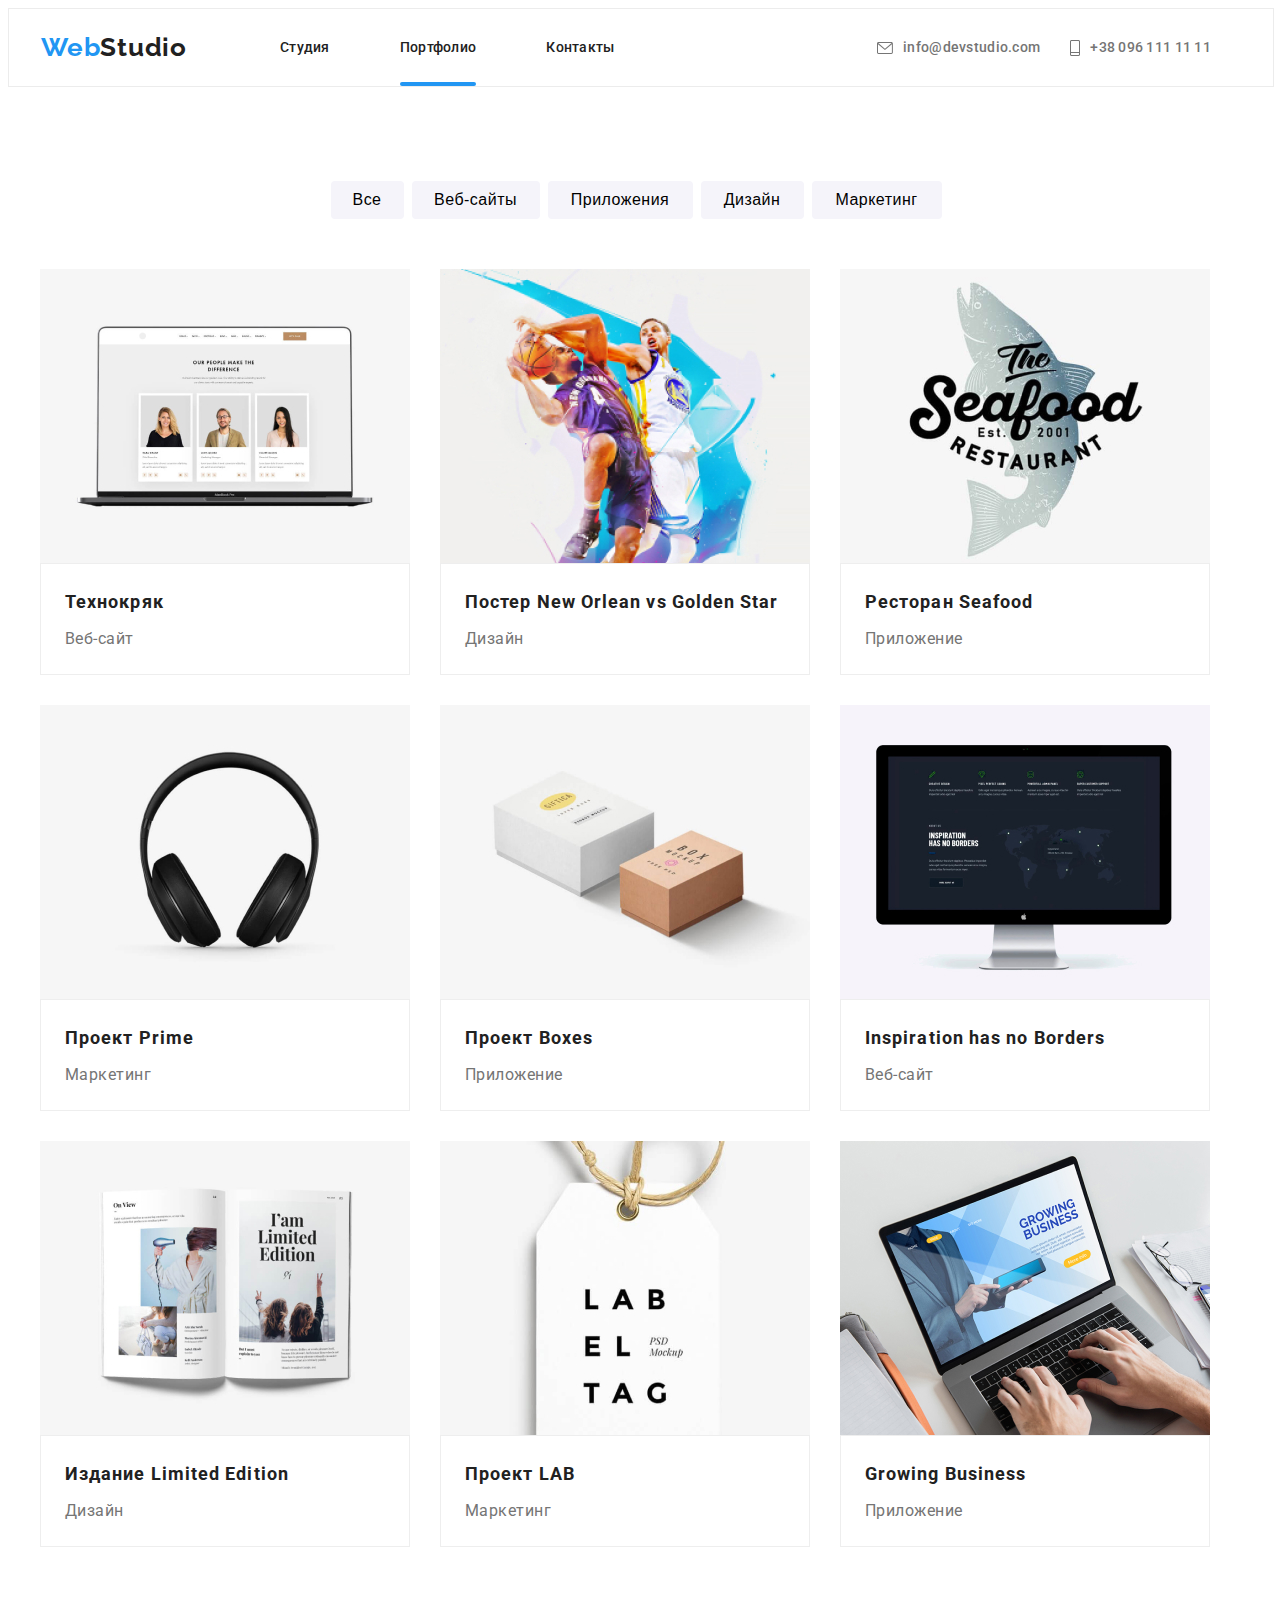
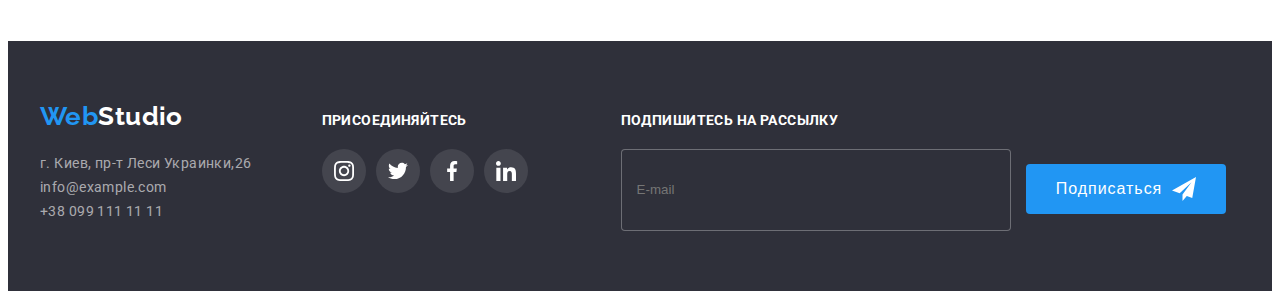
==== portfolio.html @ 8fd872d9 "HW-08" ====
<!DOCTYPE html>
<html lang="ru">

<head>
    <meta charset="UTF-8">
    <meta http-equiv="X-UA-Compatible" content="IE=edge">
    <meta name="viewport" content="width=device-width, initial-scale=1.0">
    <title>Студия</title>
    <link rel="stylesheet" href="https://cdnjs.cloudflare.com/ajax/libs/modern-normalize/1.1.0/modern-normalize.min.css"
        integrity="sha512-wpPYUAdjBVSE4KJnH1VR1HeZfpl1ub8YT/NKx4PuQ5NmX2tKuGu6U/JRp5y+Y8XG2tV+wKQpNHVUX03MfMFn9Q=="
        crossorigin="anonymous" referrerpolicy="no-referrer" />
    <link rel="preconnect" href="https://fonts.googleapis.com">
    <link rel="preconnect" href="https://fonts.gstatic.com" crossorigin>
    <link
        href="https://fonts.googleapis.com/css2?family=Raleway:wght@700&family=Roboto:wght@400;500;700;900&display=swap"
        rel="stylesheet">

    <link rel="stylesheet" href="./css/main.min.css">
</head>

<body>
    <!-- HEADER -->
    <header class="header">
        <div class="header__main-nav conteiner">
            <h1 class="article">Шапка</h1>
            <a class="header__title" href=""><span class="header__tab">Web</span>Studio</a>
            <nav>
                <ul class="header__site-nav">
                    <li class="header__item">
                        <a class="header__list" href="./index.html">Студия</a>
                    </li>
                    <li class="header__item">
                        <a class="header__list current" href="./portfolio.html">Портфолио</a>
                    </li>
                    <li class="header__item">
                        <a class="header__list" href="">Контакты</a>
                    </li>
                </ul>
            </nav>
            <ul class="header__auth-nav">
                <li class="header__item">
                    <a class="header__list header__list--grey" href="info@devstudio.com">
                        <svg class="header__icon" width="16" height="12">
                            <use href="./images/icons.svg#envelope"></use>
                        </svg>info@devstudio.com</a>
                </li>
                <li class="header__item">
                    <a class="header__list header__list--grey" href="tel:+380961111111">
                        <svg class="header__icon" width="10" height="16">
                            <use href="./images/icons.svg#vector"></use>
                        </svg>+38 096 111 11 11</a>
                </li>
            </ul>
        </div>
    </header>
    <main>
        <section class="section">
            <div class="conteiner">
                <div class="services">
                    <h2 class="article">Наши услуги</h2>
                    <ul class="services__list">
                        <li class="services__item"><button type="button" class="button services__btn">Все</button></li>
                        <li class="services__item"><button type="button" class="button services__site">Веб-сайты</button></li>
                        <li class="services__item"><button type="button" class="button services__app">Приложения</button></li>
                        <li class="services__item"><button type="button" class="button services__design">Дизайн</button></li>
                        <li class="services__item"><button type="button" class="button services__marketing">Маркетинг</button></li>
                    </ul>
                </div>
                <div class="order">
                    <ul class="order__list">
                        <li class="order__item">
                            <div class="cards">
                                <a class="cards__point">
                                    <img src="./images/services1.jpg" alt="Макбук" width="370">
                                    <p class="cards__text">
                                        Технокряк это современная площадка распространения коронавируса. Компании используют эту платформу
                                        для цифрового
                                        шпионажа и атак на защищённые сервера конкурентов.
                                    </p>
                                </a>
                            </div>
                            <div class="parter">
                                <h2 class="parter__item">Технокряк</h2>
                                <p class="parter__text">Веб-сайт</p>
                            </div>
                        </li>
                        <li class="order__item">
                            <div class="cards">
                                <a class="cards__point">
                                    <img src="./images/services2.jpg" alt="Постер с баскетболистами" width="370">
                                    <p class="cards__text">
                                        Технокряк это современная площадка распространения коронавируса. Компании используют эту платформу
                                        для цифрового
                                        шпионажа и атак на защищённые сервера конкурентов.
                                    </p>
                                </a>
                            </div>
                            <div class="parter">
                                <h2 class="parter__item">Постер New Orlean vs Golden Star</h2>
                                <p class="parter__text">Дизайн</p>
                            </div>
                        </li>
                        <li class="order__item">
                            <div class="cards">
                                <a class="cards__point">
                                    <img src="./images/services3.jpg" alt="Логотип ресторана" width="370">
                                    <p class="cards__text">
                                        Технокряк это современная площадка распространения коронавируса. Компании используют эту платформу
                                        для цифрового
                                        шпионажа и атак на защищённые сервера конкурентов.
                                    </p>
                                </a>
                            </div>
                            <div class="parter">
                                <h2 class="parter__item">Ресторан Seafood</h2>
                                <p class="parter__text">Приложение</p>
                            </div>
                        </li>
                        <li class="order__item">
                            <div class="cards">
                                <a class="cards__point">
                                    <img src="./images/services4.jpg" alt="Наушники" width="370">
                                    <p class="cards__text">
                                        Технокряк это современная площадка распространения коронавируса. Компании используют эту платформу
                                        для цифрового
                                        шпионажа и атак на защищённые сервера конкурентов.
                                    </p>
                                </a>
                            </div>
                            <div class="parter">
                                <h2 class="parter__item">Проект Prime</h2>
                                <p class="parter__text">Маркетинг</p>
                            </div>
                        </li>
                        <li class="order__item">
                            <div class="cards">
                                <a class="cards__point">
                                    <img src="./images/services5.jpg" alt="Блоки" width="370">
                                    <p class="cards__text">
                                        Технокряк это современная площадка распространения коронавируса. Компании используют эту платформу
                                        для цифрового
                                        шпионажа и атак на защищённые сервера конкурентов.
                                    </p>
                                </a>
                            </div>
                            <div class="parter">
                                <h2 class="parter__item">Проект Boxes</h2>
                                <p class="parter__text">Приложение</p>
                            </div>
                        </li>
                        <li class="order__item">
                            <div class="cards">
                                <a class="cards__point">
                                    <img src="./images/services6.jpg" alt="Монитор" width="370">
                                    <p class="cards__text">
                                        Технокряк это современная площадка распространения коронавируса. Компании используют эту платформу
                                        для цифрового
                                        шпионажа и атак на защищённые сервера конкурентов.
                                    </p>
                                </a>
                            </div>
                            <div class="parter">
                                <h2 class="parter__item">Inspiration has no Borders</h2>
                                <p class="parter__text">Веб-сайт</p>
                            </div>
                        </li>
                        <li class="order__item">
                            <div class="cards">
                                <a class="cards__point">
                                    <img src="./images/services7.jpg" alt="Книга" width="370">
                                    <p class="cards__text">
                                        Технокряк это современная площадка распространения коронавируса. Компании используют эту платформу
                                        для цифрового
                                        шпионажа и атак на защищённые сервера конкурентов.
                                    </p>
                                </a>
                            </div>
                            <div class="parter">
                                <h2 class="parter__item">Издание Limited Edition</h2>
                                <p class="parter__text">Дизайн</p>
                            </div>
                        <li class="order__item">
                            <div class="cards">
                                <a class="cards__point">
                                    <img src="./images/services8.jpg" alt="Ярлык" width="370">
                                    <p class="cards__text">
                                        Технокряк это современная площадка распространения коронавируса. Компании используют эту платформу
                                        для цифрового
                                        шпионажа и атак на защищённые сервера конкурентов.
                                    </p>
                                </a>
                            </div>
                            <div class="parter">
                                <h2 class="parter__item">Проект LAB</h2>
                                <p class="parter__text">Маркетинг</p>
                            </div>
                        </li>
                        <li class="order__item">
                            <div class="cards">
                                <a class="cards__point">
                                    <img src="./images/services9.jpg" alt="Набор текста" width="370" height="294">
                                    <p class="cards__text">
                                        Технокряк это современная площадка распространения коронавируса. Компании используют эту платформу
                                        для цифрового
                                        шпионажа и атак на защищённые сервера конкурентов.
                                    </p>
                                </a>
                            </div>
                            <div class="parter">
                                <h2 class="parter__item">Growing Business</h2>
                                <p class="parter__text">Приложение</p>
                            </div>
                    </ul>
                </div>
            </div>
        </section>
    </main>
    <footer class="footer">
        <!-- FOOTER -->
        <div class="conteiner footer__contein">
            <div class="footer__flex">
                <h2 class="article">Контакты</h2>
                <a class="footer__item" href=""><span class="footer__tab">Web</span>Studio</a>
                <address>
                    <ul class="footer__list">
                        <li class="item"><a class="footer__link" href="https://goo.gl/maps/AmTdiQNxartKYoN3A"
                                target="_blank" rel="noopener noreferrer">г. Киев, пр-т
                                Леси Украинки,26</a></li>
                        <li class="item"><a class="footer__link" href="info@example.com" target="_blank"
                                rel="noopener noreferrer">info@example.com</a></li>
                        <li class="item"><a class="footer__link" href="tel:+380991111111">+38 099 111 11 11</a>
                        </li>
                    </ul>
                </address>
            </div>
            <div class="contain">
                <h2 class="contein__title">ПРИСОЕДИНЯЙТЕСЬ</h2>
                <ul class="contein__list">
                    <li class="contein__item">
                        <a href="" class="contein__link">
                            <svg class="contein__icon" width="20" height="20">
                                <use href="./images/icons.svg#instagram"></use>
                            </svg></a>
                    </li>
                    <li class="contein__item">
                        <a href="" class="contein__link">
                            <svg class="contein__icon" width="20" height="20">
                                <use href="./images/icons.svg#twitter"></use>
                            </svg></a>
                    </li>
                    <li class="contein__item">
                        <a href="" class="contein__link">
                            <svg class="contein__icon" width="20" height="20">
                                <use href="./images/icons.svg#facebook"></use>
                            </svg></a>
                    </li>
                    <li class="contein__item">
                        <a href="" class="contein__link">
                            <svg class="contein__icon" width="20" height="20">
                                <use href="./images/icons.svg#linkedin"></use>
                            </svg></a>
                    </li>
                </ul>
            </div>
            <div class="exile">
                <h2 class="exile__title">Подпишитесь на рассылку</h2>
                <div class="forma">
                    <form action="#">
                        <label for="ex-email"></label>
                        <input type="email" class="forma__item" placeholder="E-mail" name="ex-email" id="ex-email">
                        <button type="submit" class="forma__btn">Подписаться
                            <svg class="forma__icon">
                                <use href="./images/icons.svg#icon-send"></use>
                            </svg>
                        </button>
                    </form>
                </div>
            </div>
        </div>
    </footer>
</body>
</html>
---- css/main.min.css ----
:root{--main-title-color: #ffffff;--main-text-color: #757575;--about-text-color: #212121;--accent-color: #2196F3;--background-color: #2F303A;--accent-navigation-color: rgba(255, 255, 255, 0.6);--group-background-color: #F5F4FA;--border-color: #EEEEEE;--svg-color: #AFB1B8;--background-position: rgba(33, 150, 243, 0.9)}.backdrop{width:100vw;height:100vh;background-color:rgba(0,0,0,0.2);position:fixed;top:0;left:0;-webkit-transition:opacity 250ms, visibility 250ms;transition:opacity 250ms, visibility 250ms}.backdrop.is-hidden .modal{-webkit-transform:scale(0.5) skew(50deg);transform:scale(0.5) skew(50deg)}.is-hidden{visibility:hidden;opacity:0;pointer-events:none}.modal{width:530px;height:580px;background-color:var(--main-title-color);border-radius:4px;position:absolute;padding:40px;top:50%;left:50%;-webkit-transform:scale(1) skew(0) translate(-50%, -50%);transform:scale(1) skew(0) translate(-50%, -50%);-webkit-transition:-webkit-transform 250ms;transition:-webkit-transform 250ms;transition:transform 250ms;transition:transform 250ms, -webkit-transform 250ms}.modal__close{position:absolute;top:8px;right:8px;width:30px;height:30px;background-color:var(--main-title-color);border:1px solid rgba(0,0,0,0.1);border-radius:50%;display:-webkit-box;display:-ms-flexbox;display:flex;-webkit-box-align:center;-ms-flex-align:center;align-items:center;-webkit-box-pack:center;-ms-flex-pack:center;justify-content:center;cursor:pointer;-webkit-transition:fill 250ms linear;transition:fill 250ms linear;-webkit-transition-timing-function:cubic-bezier(0.4, 0, 0.2, 1);transition-timing-function:cubic-bezier(0.4, 0, 0.2, 1)}.modal__close:hover,.modal__close:focus{fill:var(--accent-color)}.modal__title{font-size:20px;line-height:1.15;text-align:center;letter-spacing:0.03em;color:var(--about-text-color);margin-bottom:12px}.modal__input{padding-top:12px;padding-bottom:12px;padding-left:42px;width:100%;height:40px;border:1px solid rgba(33,33,33,0.2);-webkit-box-sizing:border-box;box-sizing:border-box;border-radius:4px;background-color:transparent;outline:none;-webkit-transition:fill 250ms linear;transition:fill 250ms linear;-webkit-transition-timing-function:cubic-bezier(0.4, 0, 0.2, 1);transition-timing-function:cubic-bezier(0.4, 0, 0.2, 1)}.modal__input:focus+.modal__icon{fill:var(--accent-color)}.modal__input:focus{border-color:var(--accent-color)}.modal__wrap{position:relative;margin-top:4px;margin-bottom:10px}.modal__icon{position:absolute;top:50%;-webkit-transform:translateY(-50%);transform:translateY(-50%);left:12px;display:inline-block}.feedback{margin-top:4px;margin-bottom:20px;padding:12px 16px;width:448px;height:120px;left:576px;top:518px;border:1px solid rgba(33,33,33,0.2);-webkit-box-sizing:border-box;box-sizing:border-box;border-radius:4px;resize:none;outline:none}.feedback:focus{border-color:var(--accent-color)}.feedback__forma{display:-webkit-box;display:-ms-flexbox;display:flex;-webkit-box-align:center;-ms-flex-align:center;align-items:center;-webkit-box-pack:center;-ms-flex-pack:center;justify-content:center}.feedback__list{margin-left:8px;font-size:14px;line-height:1.71;letter-spacing:0.03em;display:-webkit-box;display:-ms-flexbox;display:flex;-webkit-box-align:center;-ms-flex-align:center;align-items:center;color:var(--main-text-color)}.feedback__icon{fill:var(--main-title-color)}.feedback__list span{width:16px;height:15px;border:2px solid #000;margin-right:5px;border-radius:2px;display:-webkit-box;display:-ms-flexbox;display:flex;-webkit-box-align:center;-ms-flex-align:center;align-items:center;-webkit-box-pack:center;-ms-flex-pack:center;justify-content:center}.feedback__checkbox:checked+.feedback__list span{background-color:var(--accent-color);border:none}.feedback__checkbox{-webkit-appearance:none;-moz-appearance:none;appearance:none}.feedback__nav{font-size:14px;line-height:1.71;letter-spacing:0.03em;text-decoration-skip-ink:none;text-decoration:underline;color:var(--accent-color)}.feedback__submit{display:-webkit-box;display:-ms-flexbox;display:flex;-webkit-box-pack:center;-ms-flex-pack:center;justify-content:center;margin-top:20px}.feedback__btn{width:200px;height:50px;left:700px;top:430px;color:var(--main-title-color);background-color:var(--accent-color);border-radius:4px;border:none;cursor:pointer}.feedback__text{font-size:16px;line-height:1.87;letter-spacing:0.06em;color:var(--main-title-color)}ul{margin:0px;padding:0px;list-style:none}a{text-decoration:none}body{width:auto;font-family:"Roboto", sans-serif;font-size:14px;letter-spacing:0.03em;color:var(--first-text-color);background-color:var(--main-title-color)}h1,h2,h3,h4,h5,h6,p{margin:0px}img{margin:0px;padding:0px;display:block;max-width:100%;height:auto}.section{padding-top:94px;padding-bottom:94px}.conteiner{margin-left:auto;margin-right:auto;padding-left:15px;padding-right:15px;width:1200px}.article{display:none}.header{width:100%;border:1px solid #ECECEC}.header__main-nav{display:-webkit-box;display:-ms-flexbox;display:flex;-webkit-box-align:center;-ms-flex-align:center;align-items:center;-webkit-box-pack:center;-ms-flex-pack:center;justify-content:center}.header__title{font-family:Raleway;font-style:normal;font-weight:bold;font-size:26px;line-height:1.19;letter-spacing:0.03em;color:var(--about-text-color)}.header__title .header__tab{color:var(--accent-color)}.current::after{position:absolute;content:"";width:100%;height:4px;background-color:var(--accent-color);border-radius:10px;left:0;bottom:-31.1px}.header__site-nav{display:-webkit-box;display:-ms-flexbox;display:flex;margin-left:93px}.header__site-nav .header__item{display:block;padding-right:30px;padding-top:30px;padding-bottom:30px}.header__site-nav .header__item+.header__item{margin-left:40px}.header__auth-nav{display:-webkit-box;display:-ms-flexbox;display:flex;margin-left:auto}.header__auth-nav .header__item{padding-right:30px;padding-top:30px;padding-bottom:30px}.header__auth-nav+.header__item{padding-left:40px}.header__auth-nav .header__list--grey{color:var(--main-text-color)}.header__list{font-style:normal;font-weight:500;font-size:14px;line-height:1.14;letter-spacing:0.02em;color:var(--about-text-color);position:relative;-webkit-transition:color 250ms;transition:color 250ms;-webkit-transition-timing-function:cubic-bezier(0.4, 0, 0.2, 1);transition-timing-function:cubic-bezier(0.4, 0, 0.2, 1)}.header__list:focus,.header__list:hover{color:var(--accent-color)}.header__icon{display:inline-block;vertical-align:middle;margin-right:10px;fill:currentColor}.front{max-width:1600px;height:600px;margin-left:auto;margin-right:auto;background-color:var(--background-color);background-image:-webkit-gradient(linear, left top, right top, from(rgba(47,48,58,0.4)), to(rgba(47,48,58,0.4))),url(../images/font.jpg);background-image:linear-gradient(to right, rgba(47,48,58,0.4), rgba(47,48,58,0.4)),url(../images/font.jpg);background-size:cover;background-position:center;background-repeat:no-repeat}.front.hero{padding-top:200px;padding-bottom:200px}.front.hero .conteiner{text-align:center}.hero__title{margin:0 auto;width:697px;font-style:normal;font-weight:900;font-size:44px;line-height:1.36;text-align:center;letter-spacing:0.06em;text-transform:uppercase;color:var(--main-title-color)}.hero__btn{margin-top:30px;width:200px;height:50px;left:700px;top:430px;text-align:center;color:var(--main-title-color);background-color:var(--accent-color);border-radius:4px;border:none;cursor:pointer}.hero__text{font-style:normal;font-weight:bold;font-size:16px;line-height:1.87;-webkit-box-align:center;-ms-flex-align:center;align-items:center;text-align:center;letter-spacing:0.06em;color:var(--main-title-color)}.about{padding-top:94px}.about__list{display:-webkit-box;display:-ms-flexbox;display:flex;-webkit-box-pack:justify;-ms-flex-pack:justify;justify-content:space-between}.about__list .about__item{width:270px}.about__icon{display:-webkit-box;display:-ms-flexbox;display:flex;-webkit-box-pack:center;-ms-flex-pack:center;justify-content:center;-webkit-box-align:center;-ms-flex-align:center;align-items:center;margin-bottom:30px;width:270px;height:120px;background-color:var(--group-background-color);border-radius:4px}.about__title{margin-bottom:10px;color:var(--title-color);font-weight:700;font-size:14px;line-height:1.14;text-transform:uppercase;color:var(--about-text-color)}.about__text{font-style:normal;font-weight:normal;font-size:14px;line-height:1.71;letter-spacing:0.03em;color:var(--main-text-color)}.work__title{margin-bottom:50px;font-style:normal;font-weight:bold;font-size:36px;line-height:1.16;text-align:center;letter-spacing:0.03em;-webkit-columns:var(--about-text-color);columns:var(--about-text-color)}.work__list{display:-webkit-box;display:-ms-flexbox;display:flex}.work__list .work__item{width:370px;margin-right:30px;position:relative}.work__list .work__item:nth-child(3n){margin-right:0px}.work__text{position:absolute;bottom:0;font-style:normal;font-weight:bold;font-size:14px;line-height:1.14;text-align:center;text-transform:uppercase;color:var(--main-title-color);background-color:rgba(47,48,58,0.8);width:100%;height:70px}.work__desc{padding-top:27px}.group{background-color:var(--group-background-color)}.group__title{padding-bottom:50px;font-style:normal;font-weight:bold;font-size:36px;line-height:1.16;text-align:center;letter-spacing:0.03em;color:var(--about-text-color)}.group__list{display:-webkit-box;display:-ms-flexbox;display:flex}.group__list .group__item{width:270px;margin-right:30px;background-color:var(--main-title-color);-webkit-box-shadow:0px 1px 3px rgba(0,0,0,0.12),0px 1px 1px rgba(0,0,0,0.14),0px 2px 1px rgba(0,0,0,0.2);box-shadow:0px 1px 3px rgba(0,0,0,0.12),0px 1px 1px rgba(0,0,0,0.14),0px 2px 1px rgba(0,0,0,0.2);border-radius:0px 0px 4px 4px;text-align:center}.group__list .group__item:nth-child(4n){margin-right:0px}.division{padding-top:30px;padding-bottom:30px}.division__title{margin-bottom:10px;font-style:normal;font-weight:500;font-size:16px;line-height:1.19;text-align:center;letter-spacing:0.03em;color:var(--about-text-color)}.division__text{margin-bottom:16px;font-style:normal;font-weight:normal;font-size:16px;line-height:1.18;text-align:center;color:var(--main-text-color)}.division__list{display:-webkit-box;display:-ms-flexbox;display:flex;-webkit-box-pack:center;-ms-flex-pack:center;justify-content:center}.division__item{width:44px;height:44px}.division__item+.division__item{margin-left:10px}.division__link{width:100%;height:100%;border-radius:50%;display:-webkit-box;display:-ms-flexbox;display:flex;-webkit-box-align:center;-ms-flex-align:center;align-items:center;-webkit-box-pack:center;-ms-flex-pack:center;justify-content:center;color:var(--svg-color);-webkit-transition:color 250ms, background-color 250ms;transition:color 250ms, background-color 250ms;-webkit-transition-timing-function:cubic-bezier(0.4, 0, 0.2, 1);transition-timing-function:cubic-bezier(0.4, 0, 0.2, 1)}.division__link:focus,.division__link:hover{background-color:var(--accent-color);color:var(--main-title-color)}.division__icon{fill:currentColor}.client-box{display:-webkit-box;display:-ms-flexbox;display:flex}.client__title{margin-bottom:50px;font-style:normal;font-weight:bold;font-size:36px;line-height:1.16;text-align:center;letter-spacing:0.03em;color:var(--about-text-color)}.client-list{display:-webkit-box;display:-ms-flexbox;display:flex;-webkit-box-pack:center;-ms-flex-pack:center;justify-content:center}.client-item+.client-item{margin-left:30px}.client-link{display:-webkit-box;display:-ms-flexbox;display:flex;-webkit-box-align:center;-ms-flex-align:center;align-items:center;-webkit-box-pack:center;-ms-flex-pack:center;justify-content:center;width:170px;height:92px;border:1px solid var(--svg-color);-webkit-box-sizing:border-box;box-sizing:border-box;border-radius:4px;fill:var(--svg-color);-webkit-transition:fill 250ms;transition:fill 250ms;-webkit-transition-timing-function:cubic-bezier(0.4, 0, 0.2, 1);transition-timing-function:cubic-bezier(0.4, 0, 0.2, 1)}.client-link:hover,.client-link:focus{border-color:var(--accent-color);fill:var(--accent-color)}.client-icon{width:106px;height:60px}.footer{padding-top:60px;padding-bottom:60px;background-color:var(--background-color)}.footer__contein{display:-webkit-box;display:-ms-flexbox;display:flex;-webkit-box-align:baseline;-ms-flex-align:baseline;align-items:baseline}.footer__flex{display:-webkit-box;display:-ms-flexbox;display:flex;-webkit-box-orient:vertical;-webkit-box-direction:normal;-ms-flex-direction:column;flex-direction:column;margin-right:70px}.footer__flex .footer__item{margin-bottom:20px}.footer__item{font-family:Raleway;font-weight:700;font-size:26px;line-height:1.19;color:var(--main-title-color)}.footer__item .footer__tab{color:var(--accent-color)}.logo{margin-bottom:20px}.contact-list .item{margin-bottom:9px}.footer__link{font-style:normal;font-weight:normal;font-size:14px;line-height:1.71;letter-spacing:0.03em;color:var(--accent-navigation-color);-webkit-transition:color 250ms;transition:color 250ms;-webkit-transition-timing-function:cubic-bezier(0.4, 0, 0.2, 1);transition-timing-function:cubic-bezier(0.4, 0, 0.2, 1)}.footer__link:hover,.footer__link:focus{color:var(--main-title-color)}.contain{margin-right:93px}.contein__title{margin-bottom:20px;font-style:normal;font-weight:bold;font-size:14px;line-height:1.14;letter-spacing:0.03em;text-transform:uppercase;color:var(--main-title-color)}.contein__list{display:-webkit-box;display:-ms-flexbox;display:flex;-webkit-box-pack:center;-ms-flex-pack:center;justify-content:center}.contein__item{width:44px;height:44px}.contein__item+.contein__item{margin-left:10px}.contein__link{width:100%;height:100%;border-radius:50%;display:-webkit-box;display:-ms-flexbox;display:flex;-webkit-box-align:center;-ms-flex-align:center;align-items:center;-webkit-box-pack:center;-ms-flex-pack:center;justify-content:center;background:rgba(255,255,255,0.1);color:var(--main-title-color);-webkit-transition:color 250ms, background-color 250ms;transition:color 250ms, background-color 250ms;-webkit-transition-timing-function:cubic-bezier(0.4, 0, 0.2, 1);transition-timing-function:cubic-bezier(0.4, 0, 0.2, 1)}.contein__link:focus,.contein__link:hover{background-color:var(--accent-color);color:var(--main-title-color)}.contein__icon{fill:currentColor}.exile__title{margin-bottom:20px;font-style:normal;font-weight:bold;font-size:14px;line-height:1.14;letter-spacing:0.03em;text-transform:uppercase;color:var(--main-title-color)}.forma{display:-webkit-box;display:-ms-flexbox;display:flex}.forma__item{margin-right:12px;padding:15px;width:358px;height:50px;left:815px;top:2787px;color:var(--main-title-color);border:1px solid rgba(255,255,255,0.3);border-radius:4px;background-color:var(--background-color);outline:none}.forma__item:focus{border-color:var(--accent-color)}.forma__btn{width:200px;height:50px;left:700px;top:430px;color:var(--main-title-color);background-color:var(--accent-color);border-radius:4px;border:none;cursor:pointer;font-size:16px;line-height:1.87;display:-webkit-inline-box;display:-ms-inline-flexbox;display:inline-flex;-webkit-box-align:center;-ms-flex-align:center;align-items:center;-webkit-box-pack:center;-ms-flex-pack:center;justify-content:center;letter-spacing:0.06em}.forma__icon{margin-left:10px;width:24px;height:24px;fill:var(--main-title-color)}.services__list{display:-webkit-box;display:-ms-flexbox;display:flex;-webkit-box-pack:center;-ms-flex-pack:center;justify-content:center;margin-bottom:50px}.services__list .services__item :nth-child(-n+4){margin-right:8px}.services__list .button{font-style:normal;font-weight:500;font-size:16px;line-height:1.62;letter-spacing:0.03em}.services__list .button:hover,.services__list .button:focus{color:var(--main-title-color);background-color:var(--accent-color);-webkit-box-shadow:0px 3px 1px rgba(0,0,0,0.1),0px 1px 2px rgba(0,0,0,0.08),0px 2px 2px rgba(0,0,0,0.12);box-shadow:0px 3px 1px rgba(0,0,0,0.1),0px 1px 2px rgba(0,0,0,0.08),0px 2px 2px rgba(0,0,0,0.12)}.services__btn{width:73px;height:38px;left:865px;top:174px;background-color:var(--group-background-color);border-radius:4px;border:none;cursor:pointer;-webkit-transition:color 250ms, background-color 250ms;transition:color 250ms, background-color 250ms;-webkit-transition-timing-function:cubic-bezier(0.4, 0, 0.2, 1);transition-timing-function:cubic-bezier(0.4, 0, 0.2, 1)}.services__site{width:128px;height:38px;left:576px;top:174px;background-color:var(--group-background-color);border-radius:4px;border:none;cursor:pointer;-webkit-transition:color 250ms, background-color 250ms;transition:color 250ms, background-color 250ms;-webkit-transition-timing-function:cubic-bezier(0.4, 0, 0.2, 1);transition-timing-function:cubic-bezier(0.4, 0, 0.2, 1)}.services__app{width:145px;height:38px;left:576px;top:174px;background-color:var(--group-background-color);border-radius:4px;border:none;cursor:pointer;-webkit-transition:color 250ms, background-color 250ms;transition:color 250ms, background-color 250ms;-webkit-transition-timing-function:cubic-bezier(0.4, 0, 0.2, 1);transition-timing-function:cubic-bezier(0.4, 0, 0.2, 1)}.services__design{width:103px;height:38px;left:865px;top:174px;background-color:var(--group-background-color);border-radius:4px;border:none;cursor:pointer;-webkit-transition:color 250ms, background-color 250ms;transition:color 250ms, background-color 250ms;-webkit-transition-timing-function:cubic-bezier(0.4, 0, 0.2, 1);transition-timing-function:cubic-bezier(0.4, 0, 0.2, 1)}.services__marketing{width:130px;height:38px;left:976px;top:174px;background-color:var(--group-background-color);border-radius:4px;border:none;cursor:pointer;-webkit-transition:color 250ms, background-color 250ms;transition:color 250ms, background-color 250ms;-webkit-transition-timing-function:cubic-bezier(0.4, 0, 0.2, 1);transition-timing-function:cubic-bezier(0.4, 0, 0.2, 1)}.order__list{display:-webkit-box;display:-ms-flexbox;display:flex;-ms-flex-wrap:wrap;flex-wrap:wrap}.order__item{width:370px;margin-right:30px}.order__item:nth-child(-n+6){margin-bottom:30px}.order__item:nth-child(3n){margin-right:0px}.order__item:hover{-webkit-box-shadow:0px 1px 1px rgba(0,0,0,0.12),0px 4px 4px rgba(0,0,0,0.06),1px 4px 6px rgba(0,0,0,0.16);box-shadow:0px 1px 1px rgba(0,0,0,0.12),0px 4px 4px rgba(0,0,0,0.06),1px 4px 6px rgba(0,0,0,0.16)}.order__item:hover .cards__text{-webkit-transform:translateY(0);transform:translateY(0)}.cards{position:relative;overflow:hidden}.cards__point{cursor:pointer}.cards__text{position:absolute;top:0;left:0;padding:63px 24px;font-size:18px;line-height:1.56;letter-spacing:0.03em;color:var(--main-title-color);background-color:rgba(33,150,243,0.9);height:100%;-webkit-transform:translateY(100%);transform:translateY(100%);-webkit-transition:-webkit-transform 250ms;transition:-webkit-transform 250ms;transition:transform 250ms;transition:transform 250ms, -webkit-transform 250ms;-webkit-transition-timing-function:cubic-bezier(0.4, 0, 0.2, 1);transition-timing-function:cubic-bezier(0.4, 0, 0.2, 1)}.parter{padding-top:20px;padding-bottom:20px;padding-left:24px;padding-right:24px;border:1px solid #EEEEEE;-webkit-box-sizing:border-box;box-sizing:border-box}.parter__item{margin-bottom:4px;font-weight:700;font-size:18px;line-height:2;letter-spacing:0.06em;color:var(--about-text-color)}.parter__text{font-size:16px;line-height:1.87;letter-spacing:0.03em;color:var(--main-text-color)}
/*# sourceMappingURL=main.min.css.map */
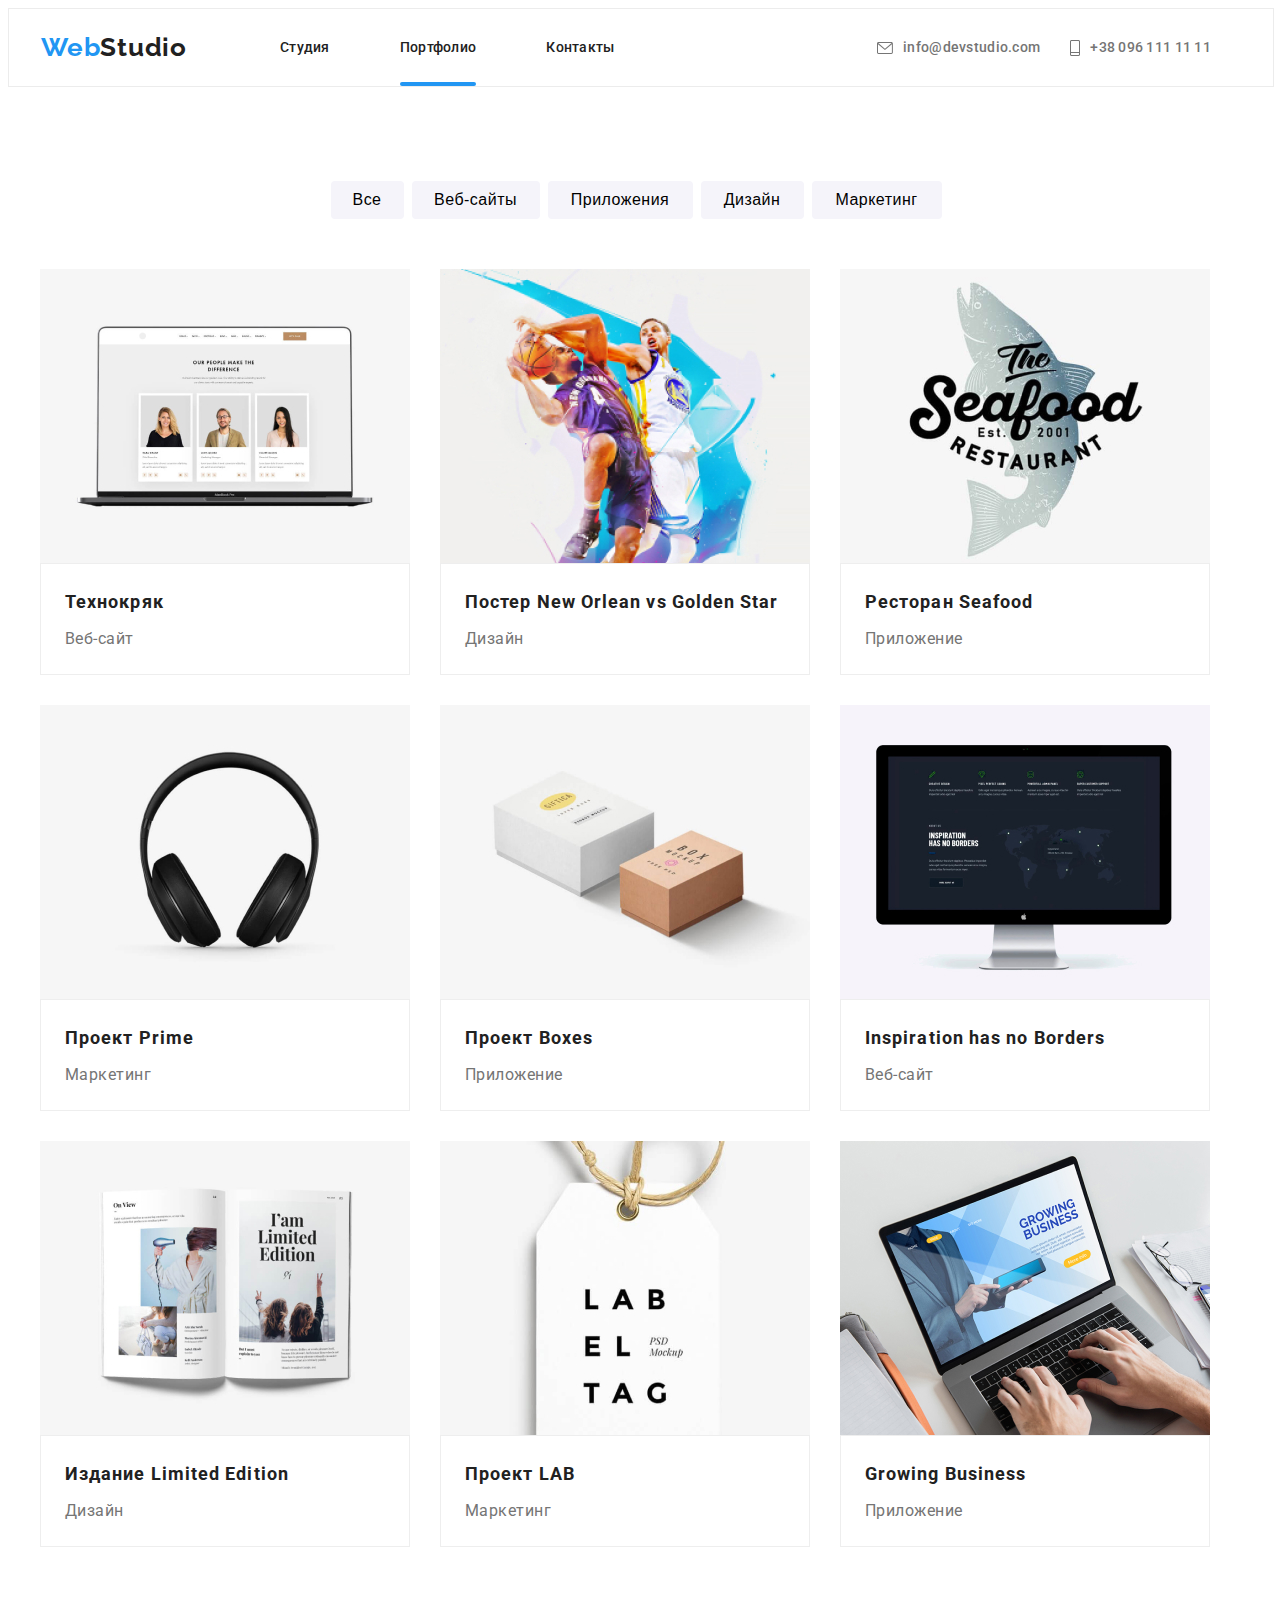
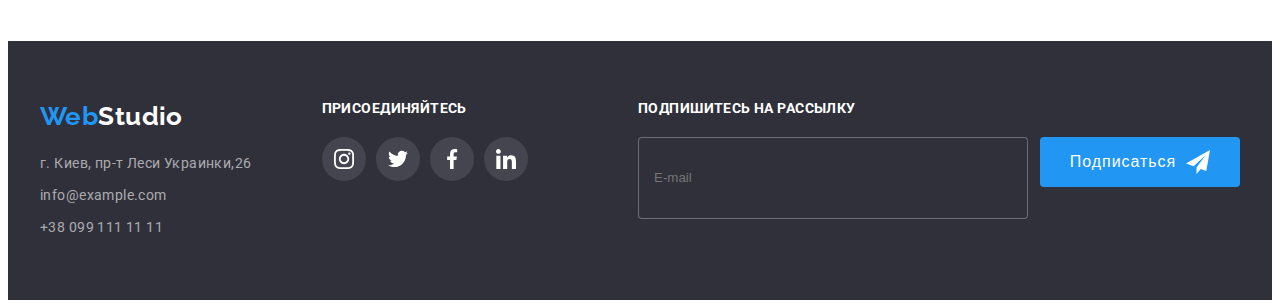
==== commit 8e34be6d: "hw-08" ====
--- a/portfolio.html
+++ b/portfolio.html
@@ -218,49 +218,52 @@
     <footer class="footer">
         <!-- FOOTER -->
         <div class="conteiner footer__contein">
-            <div class="footer__flex">
-                <h2 class="article">Контакты</h2>
-                <a class="footer__item" href=""><span class="footer__tab">Web</span>Studio</a>
-                <address>
-                    <ul class="footer__list">
-                        <li class="item"><a class="footer__link" href="https://goo.gl/maps/AmTdiQNxartKYoN3A"
-                                target="_blank" rel="noopener noreferrer">г. Киев, пр-т
-                                Леси Украинки,26</a></li>
-                        <li class="item"><a class="footer__link" href="info@example.com" target="_blank"
-                                rel="noopener noreferrer">info@example.com</a></li>
-                        <li class="item"><a class="footer__link" href="tel:+380991111111">+38 099 111 11 11</a>
+            <div class="footer__tablet">
+                <div class="footer__flex">
+                    <h2 class="article">Контакты</h2>
+                    <a class="footer__item" href=""><span class="footer__tab">Web</span>Studio</a>
+                    <address class="address">
+                        <ul class="address__list">
+                            <li class="address__item"><a class="address__link" href="https://goo.gl/maps/AmTdiQNxartKYoN3A"
+                                    target="_blank" rel="noopener noreferrer">г. Киев, пр-т
+                                    Леси Украинки,26</a></li>
+                            <li class="address__item"><a class="address__link" href="info@example.com" target="_blank"
+                                    rel="noopener noreferrer">info@example.com</a></li>
+                            <li class="address__item"><a class="address__link" href="tel:+380991111111">+38 099 111 11
+                                    11</a>
+                            </li>
+                        </ul>
+                    </address>
+                </div>
+                <div class="contain">
+                    <h2 class="contein__title">ПРИСОЕДИНЯЙТЕСЬ</h2>
+                    <ul class="contein__list">
+                        <li class="contein__item">
+                            <a href="" class="contein__link">
+                                <svg class="contein__icon" width="20" height="20">
+                                    <use href="./images/icons.svg#instagram"></use>
+                                </svg></a>
+                        </li>
+                        <li class="contein__item">
+                            <a href="" class="contein__link">
+                                <svg class="contein__icon" width="20" height="20">
+                                    <use href="./images/icons.svg#twitter"></use>
+                                </svg></a>
+                        </li>
+                        <li class="contein__item">
+                            <a href="" class="contein__link">
+                                <svg class="contein__icon" width="20" height="20">
+                                    <use href="./images/icons.svg#facebook"></use>
+                                </svg></a>
+                        </li>
+                        <li class="contein__item">
+                            <a href="" class="contein__link">
+                                <svg class="contein__icon" width="20" height="20">
+                                    <use href="./images/icons.svg#linkedin"></use>
+                                </svg></a>
                         </li>
                     </ul>
-                </address>
-            </div>
-            <div class="contain">
-                <h2 class="contein__title">ПРИСОЕДИНЯЙТЕСЬ</h2>
-                <ul class="contein__list">
-                    <li class="contein__item">
-                        <a href="" class="contein__link">
-                            <svg class="contein__icon" width="20" height="20">
-                                <use href="./images/icons.svg#instagram"></use>
-                            </svg></a>
-                    </li>
-                    <li class="contein__item">
-                        <a href="" class="contein__link">
-                            <svg class="contein__icon" width="20" height="20">
-                                <use href="./images/icons.svg#twitter"></use>
-                            </svg></a>
-                    </li>
-                    <li class="contein__item">
-                        <a href="" class="contein__link">
-                            <svg class="contein__icon" width="20" height="20">
-                                <use href="./images/icons.svg#facebook"></use>
-                            </svg></a>
-                    </li>
-                    <li class="contein__item">
-                        <a href="" class="contein__link">
-                            <svg class="contein__icon" width="20" height="20">
-                                <use href="./images/icons.svg#linkedin"></use>
-                            </svg></a>
-                    </li>
-                </ul>
+                </div>
             </div>
             <div class="exile">
                 <h2 class="exile__title">Подпишитесь на рассылку</h2>
@@ -268,12 +271,12 @@
                     <form action="#">
                         <label for="ex-email"></label>
                         <input type="email" class="forma__item" placeholder="E-mail" name="ex-email" id="ex-email">
-                        <button type="submit" class="forma__btn">Подписаться
-                            <svg class="forma__icon">
-                                <use href="./images/icons.svg#icon-send"></use>
-                            </svg>
-                        </button>
                     </form>
+                    <button type="submit" class="forma__btn">Подписаться
+                        <svg class="forma__icon">
+                            <use href="./images/icons.svg#icon-send"></use>
+                        </svg>
+                    </button>
                 </div>
             </div>
         </div>
--- a/css/main.min.css
+++ b/css/main.min.css
@@ -1,2 +1,2 @@
-:root{--main-title-color: #ffffff;--main-text-color: #757575;--about-text-color: #212121;--accent-color: #2196F3;--background-color: #2F303A;--accent-navigation-color: rgba(255, 255, 255, 0.6);--group-background-color: #F5F4FA;--border-color: #EEEEEE;--svg-color: #AFB1B8;--background-position: rgba(33, 150, 243, 0.9)}.backdrop{width:100vw;height:100vh;background-color:rgba(0,0,0,0.2);position:fixed;top:0;left:0;-webkit-transition:opacity 250ms, visibility 250ms;transition:opacity 250ms, visibility 250ms}.backdrop.is-hidden .modal{-webkit-transform:scale(0.5) skew(50deg);transform:scale(0.5) skew(50deg)}.is-hidden{visibility:hidden;opacity:0;pointer-events:none}.modal{width:530px;height:580px;background-color:var(--main-title-color);border-radius:4px;position:absolute;padding:40px;top:50%;left:50%;-webkit-transform:scale(1) skew(0) translate(-50%, -50%);transform:scale(1) skew(0) translate(-50%, -50%);-webkit-transition:-webkit-transform 250ms;transition:-webkit-transform 250ms;transition:transform 250ms;transition:transform 250ms, -webkit-transform 250ms}.modal__close{position:absolute;top:8px;right:8px;width:30px;height:30px;background-color:var(--main-title-color);border:1px solid rgba(0,0,0,0.1);border-radius:50%;display:-webkit-box;display:-ms-flexbox;display:flex;-webkit-box-align:center;-ms-flex-align:center;align-items:center;-webkit-box-pack:center;-ms-flex-pack:center;justify-content:center;cursor:pointer;-webkit-transition:fill 250ms linear;transition:fill 250ms linear;-webkit-transition-timing-function:cubic-bezier(0.4, 0, 0.2, 1);transition-timing-function:cubic-bezier(0.4, 0, 0.2, 1)}.modal__close:hover,.modal__close:focus{fill:var(--accent-color)}.modal__title{font-size:20px;line-height:1.15;text-align:center;letter-spacing:0.03em;color:var(--about-text-color);margin-bottom:12px}.modal__input{padding-top:12px;padding-bottom:12px;padding-left:42px;width:100%;height:40px;border:1px solid rgba(33,33,33,0.2);-webkit-box-sizing:border-box;box-sizing:border-box;border-radius:4px;background-color:transparent;outline:none;-webkit-transition:fill 250ms linear;transition:fill 250ms linear;-webkit-transition-timing-function:cubic-bezier(0.4, 0, 0.2, 1);transition-timing-function:cubic-bezier(0.4, 0, 0.2, 1)}.modal__input:focus+.modal__icon{fill:var(--accent-color)}.modal__input:focus{border-color:var(--accent-color)}.modal__wrap{position:relative;margin-top:4px;margin-bottom:10px}.modal__icon{position:absolute;top:50%;-webkit-transform:translateY(-50%);transform:translateY(-50%);left:12px;display:inline-block}.feedback{margin-top:4px;margin-bottom:20px;padding:12px 16px;width:448px;height:120px;left:576px;top:518px;border:1px solid rgba(33,33,33,0.2);-webkit-box-sizing:border-box;box-sizing:border-box;border-radius:4px;resize:none;outline:none}.feedback:focus{border-color:var(--accent-color)}.feedback__forma{display:-webkit-box;display:-ms-flexbox;display:flex;-webkit-box-align:center;-ms-flex-align:center;align-items:center;-webkit-box-pack:center;-ms-flex-pack:center;justify-content:center}.feedback__list{margin-left:8px;font-size:14px;line-height:1.71;letter-spacing:0.03em;display:-webkit-box;display:-ms-flexbox;display:flex;-webkit-box-align:center;-ms-flex-align:center;align-items:center;color:var(--main-text-color)}.feedback__icon{fill:var(--main-title-color)}.feedback__list span{width:16px;height:15px;border:2px solid #000;margin-right:5px;border-radius:2px;display:-webkit-box;display:-ms-flexbox;display:flex;-webkit-box-align:center;-ms-flex-align:center;align-items:center;-webkit-box-pack:center;-ms-flex-pack:center;justify-content:center}.feedback__checkbox:checked+.feedback__list span{background-color:var(--accent-color);border:none}.feedback__checkbox{-webkit-appearance:none;-moz-appearance:none;appearance:none}.feedback__nav{font-size:14px;line-height:1.71;letter-spacing:0.03em;text-decoration-skip-ink:none;text-decoration:underline;color:var(--accent-color)}.feedback__submit{display:-webkit-box;display:-ms-flexbox;display:flex;-webkit-box-pack:center;-ms-flex-pack:center;justify-content:center;margin-top:20px}.feedback__btn{width:200px;height:50px;left:700px;top:430px;color:var(--main-title-color);background-color:var(--accent-color);border-radius:4px;border:none;cursor:pointer}.feedback__text{font-size:16px;line-height:1.87;letter-spacing:0.06em;color:var(--main-title-color)}ul{margin:0px;padding:0px;list-style:none}a{text-decoration:none}body{width:auto;font-family:"Roboto", sans-serif;font-size:14px;letter-spacing:0.03em;color:var(--first-text-color);background-color:var(--main-title-color)}h1,h2,h3,h4,h5,h6,p{margin:0px}img{margin:0px;padding:0px;display:block;max-width:100%;height:auto}.section{padding-top:94px;padding-bottom:94px}.conteiner{margin-left:auto;margin-right:auto;padding-left:15px;padding-right:15px;width:1200px}.article{display:none}.header{width:100%;border:1px solid #ECECEC}.header__main-nav{display:-webkit-box;display:-ms-flexbox;display:flex;-webkit-box-align:center;-ms-flex-align:center;align-items:center;-webkit-box-pack:center;-ms-flex-pack:center;justify-content:center}.header__title{font-family:Raleway;font-style:normal;font-weight:bold;font-size:26px;line-height:1.19;letter-spacing:0.03em;color:var(--about-text-color)}.header__title .header__tab{color:var(--accent-color)}.current::after{position:absolute;content:"";width:100%;height:4px;background-color:var(--accent-color);border-radius:10px;left:0;bottom:-31.1px}.header__site-nav{display:-webkit-box;display:-ms-flexbox;display:flex;margin-left:93px}.header__site-nav .header__item{display:block;padding-right:30px;padding-top:30px;padding-bottom:30px}.header__site-nav .header__item+.header__item{margin-left:40px}.header__auth-nav{display:-webkit-box;display:-ms-flexbox;display:flex;margin-left:auto}.header__auth-nav .header__item{padding-right:30px;padding-top:30px;padding-bottom:30px}.header__auth-nav+.header__item{padding-left:40px}.header__auth-nav .header__list--grey{color:var(--main-text-color)}.header__list{font-style:normal;font-weight:500;font-size:14px;line-height:1.14;letter-spacing:0.02em;color:var(--about-text-color);position:relative;-webkit-transition:color 250ms;transition:color 250ms;-webkit-transition-timing-function:cubic-bezier(0.4, 0, 0.2, 1);transition-timing-function:cubic-bezier(0.4, 0, 0.2, 1)}.header__list:focus,.header__list:hover{color:var(--accent-color)}.header__icon{display:inline-block;vertical-align:middle;margin-right:10px;fill:currentColor}.front{max-width:1600px;height:600px;margin-left:auto;margin-right:auto;background-color:var(--background-color);background-image:-webkit-gradient(linear, left top, right top, from(rgba(47,48,58,0.4)), to(rgba(47,48,58,0.4))),url(../images/font.jpg);background-image:linear-gradient(to right, rgba(47,48,58,0.4), rgba(47,48,58,0.4)),url(../images/font.jpg);background-size:cover;background-position:center;background-repeat:no-repeat}.front.hero{padding-top:200px;padding-bottom:200px}.front.hero .conteiner{text-align:center}.hero__title{margin:0 auto;width:697px;font-style:normal;font-weight:900;font-size:44px;line-height:1.36;text-align:center;letter-spacing:0.06em;text-transform:uppercase;color:var(--main-title-color)}.hero__btn{margin-top:30px;width:200px;height:50px;left:700px;top:430px;text-align:center;color:var(--main-title-color);background-color:var(--accent-color);border-radius:4px;border:none;cursor:pointer}.hero__text{font-style:normal;font-weight:bold;font-size:16px;line-height:1.87;-webkit-box-align:center;-ms-flex-align:center;align-items:center;text-align:center;letter-spacing:0.06em;color:var(--main-title-color)}.about{padding-top:94px}.about__list{display:-webkit-box;display:-ms-flexbox;display:flex;-webkit-box-pack:justify;-ms-flex-pack:justify;justify-content:space-between}.about__list .about__item{width:270px}.about__icon{display:-webkit-box;display:-ms-flexbox;display:flex;-webkit-box-pack:center;-ms-flex-pack:center;justify-content:center;-webkit-box-align:center;-ms-flex-align:center;align-items:center;margin-bottom:30px;width:270px;height:120px;background-color:var(--group-background-color);border-radius:4px}.about__title{margin-bottom:10px;color:var(--title-color);font-weight:700;font-size:14px;line-height:1.14;text-transform:uppercase;color:var(--about-text-color)}.about__text{font-style:normal;font-weight:normal;font-size:14px;line-height:1.71;letter-spacing:0.03em;color:var(--main-text-color)}.work__title{margin-bottom:50px;font-style:normal;font-weight:bold;font-size:36px;line-height:1.16;text-align:center;letter-spacing:0.03em;-webkit-columns:var(--about-text-color);columns:var(--about-text-color)}.work__list{display:-webkit-box;display:-ms-flexbox;display:flex}.work__list .work__item{width:370px;margin-right:30px;position:relative}.work__list .work__item:nth-child(3n){margin-right:0px}.work__text{position:absolute;bottom:0;font-style:normal;font-weight:bold;font-size:14px;line-height:1.14;text-align:center;text-transform:uppercase;color:var(--main-title-color);background-color:rgba(47,48,58,0.8);width:100%;height:70px}.work__desc{padding-top:27px}.group{background-color:var(--group-background-color)}.group__title{padding-bottom:50px;font-style:normal;font-weight:bold;font-size:36px;line-height:1.16;text-align:center;letter-spacing:0.03em;color:var(--about-text-color)}.group__list{display:-webkit-box;display:-ms-flexbox;display:flex}.group__list .group__item{width:270px;margin-right:30px;background-color:var(--main-title-color);-webkit-box-shadow:0px 1px 3px rgba(0,0,0,0.12),0px 1px 1px rgba(0,0,0,0.14),0px 2px 1px rgba(0,0,0,0.2);box-shadow:0px 1px 3px rgba(0,0,0,0.12),0px 1px 1px rgba(0,0,0,0.14),0px 2px 1px rgba(0,0,0,0.2);border-radius:0px 0px 4px 4px;text-align:center}.group__list .group__item:nth-child(4n){margin-right:0px}.division{padding-top:30px;padding-bottom:30px}.division__title{margin-bottom:10px;font-style:normal;font-weight:500;font-size:16px;line-height:1.19;text-align:center;letter-spacing:0.03em;color:var(--about-text-color)}.division__text{margin-bottom:16px;font-style:normal;font-weight:normal;font-size:16px;line-height:1.18;text-align:center;color:var(--main-text-color)}.division__list{display:-webkit-box;display:-ms-flexbox;display:flex;-webkit-box-pack:center;-ms-flex-pack:center;justify-content:center}.division__item{width:44px;height:44px}.division__item+.division__item{margin-left:10px}.division__link{width:100%;height:100%;border-radius:50%;display:-webkit-box;display:-ms-flexbox;display:flex;-webkit-box-align:center;-ms-flex-align:center;align-items:center;-webkit-box-pack:center;-ms-flex-pack:center;justify-content:center;color:var(--svg-color);-webkit-transition:color 250ms, background-color 250ms;transition:color 250ms, background-color 250ms;-webkit-transition-timing-function:cubic-bezier(0.4, 0, 0.2, 1);transition-timing-function:cubic-bezier(0.4, 0, 0.2, 1)}.division__link:focus,.division__link:hover{background-color:var(--accent-color);color:var(--main-title-color)}.division__icon{fill:currentColor}.client-box{display:-webkit-box;display:-ms-flexbox;display:flex}.client__title{margin-bottom:50px;font-style:normal;font-weight:bold;font-size:36px;line-height:1.16;text-align:center;letter-spacing:0.03em;color:var(--about-text-color)}.client-list{display:-webkit-box;display:-ms-flexbox;display:flex;-webkit-box-pack:center;-ms-flex-pack:center;justify-content:center}.client-item+.client-item{margin-left:30px}.client-link{display:-webkit-box;display:-ms-flexbox;display:flex;-webkit-box-align:center;-ms-flex-align:center;align-items:center;-webkit-box-pack:center;-ms-flex-pack:center;justify-content:center;width:170px;height:92px;border:1px solid var(--svg-color);-webkit-box-sizing:border-box;box-sizing:border-box;border-radius:4px;fill:var(--svg-color);-webkit-transition:fill 250ms;transition:fill 250ms;-webkit-transition-timing-function:cubic-bezier(0.4, 0, 0.2, 1);transition-timing-function:cubic-bezier(0.4, 0, 0.2, 1)}.client-link:hover,.client-link:focus{border-color:var(--accent-color);fill:var(--accent-color)}.client-icon{width:106px;height:60px}.footer{padding-top:60px;padding-bottom:60px;background-color:var(--background-color)}.footer__contein{display:-webkit-box;display:-ms-flexbox;display:flex;-webkit-box-align:baseline;-ms-flex-align:baseline;align-items:baseline}.footer__flex{display:-webkit-box;display:-ms-flexbox;display:flex;-webkit-box-orient:vertical;-webkit-box-direction:normal;-ms-flex-direction:column;flex-direction:column;margin-right:70px}.footer__flex .footer__item{margin-bottom:20px}.footer__item{font-family:Raleway;font-weight:700;font-size:26px;line-height:1.19;color:var(--main-title-color)}.footer__item .footer__tab{color:var(--accent-color)}.logo{margin-bottom:20px}.contact-list .item{margin-bottom:9px}.footer__link{font-style:normal;font-weight:normal;font-size:14px;line-height:1.71;letter-spacing:0.03em;color:var(--accent-navigation-color);-webkit-transition:color 250ms;transition:color 250ms;-webkit-transition-timing-function:cubic-bezier(0.4, 0, 0.2, 1);transition-timing-function:cubic-bezier(0.4, 0, 0.2, 1)}.footer__link:hover,.footer__link:focus{color:var(--main-title-color)}.contain{margin-right:93px}.contein__title{margin-bottom:20px;font-style:normal;font-weight:bold;font-size:14px;line-height:1.14;letter-spacing:0.03em;text-transform:uppercase;color:var(--main-title-color)}.contein__list{display:-webkit-box;display:-ms-flexbox;display:flex;-webkit-box-pack:center;-ms-flex-pack:center;justify-content:center}.contein__item{width:44px;height:44px}.contein__item+.contein__item{margin-left:10px}.contein__link{width:100%;height:100%;border-radius:50%;display:-webkit-box;display:-ms-flexbox;display:flex;-webkit-box-align:center;-ms-flex-align:center;align-items:center;-webkit-box-pack:center;-ms-flex-pack:center;justify-content:center;background:rgba(255,255,255,0.1);color:var(--main-title-color);-webkit-transition:color 250ms, background-color 250ms;transition:color 250ms, background-color 250ms;-webkit-transition-timing-function:cubic-bezier(0.4, 0, 0.2, 1);transition-timing-function:cubic-bezier(0.4, 0, 0.2, 1)}.contein__link:focus,.contein__link:hover{background-color:var(--accent-color);color:var(--main-title-color)}.contein__icon{fill:currentColor}.exile__title{margin-bottom:20px;font-style:normal;font-weight:bold;font-size:14px;line-height:1.14;letter-spacing:0.03em;text-transform:uppercase;color:var(--main-title-color)}.forma{display:-webkit-box;display:-ms-flexbox;display:flex}.forma__item{margin-right:12px;padding:15px;width:358px;height:50px;left:815px;top:2787px;color:var(--main-title-color);border:1px solid rgba(255,255,255,0.3);border-radius:4px;background-color:var(--background-color);outline:none}.forma__item:focus{border-color:var(--accent-color)}.forma__btn{width:200px;height:50px;left:700px;top:430px;color:var(--main-title-color);background-color:var(--accent-color);border-radius:4px;border:none;cursor:pointer;font-size:16px;line-height:1.87;display:-webkit-inline-box;display:-ms-inline-flexbox;display:inline-flex;-webkit-box-align:center;-ms-flex-align:center;align-items:center;-webkit-box-pack:center;-ms-flex-pack:center;justify-content:center;letter-spacing:0.06em}.forma__icon{margin-left:10px;width:24px;height:24px;fill:var(--main-title-color)}.services__list{display:-webkit-box;display:-ms-flexbox;display:flex;-webkit-box-pack:center;-ms-flex-pack:center;justify-content:center;margin-bottom:50px}.services__list .services__item :nth-child(-n+4){margin-right:8px}.services__list .button{font-style:normal;font-weight:500;font-size:16px;line-height:1.62;letter-spacing:0.03em}.services__list .button:hover,.services__list .button:focus{color:var(--main-title-color);background-color:var(--accent-color);-webkit-box-shadow:0px 3px 1px rgba(0,0,0,0.1),0px 1px 2px rgba(0,0,0,0.08),0px 2px 2px rgba(0,0,0,0.12);box-shadow:0px 3px 1px rgba(0,0,0,0.1),0px 1px 2px rgba(0,0,0,0.08),0px 2px 2px rgba(0,0,0,0.12)}.services__btn{width:73px;height:38px;left:865px;top:174px;background-color:var(--group-background-color);border-radius:4px;border:none;cursor:pointer;-webkit-transition:color 250ms, background-color 250ms;transition:color 250ms, background-color 250ms;-webkit-transition-timing-function:cubic-bezier(0.4, 0, 0.2, 1);transition-timing-function:cubic-bezier(0.4, 0, 0.2, 1)}.services__site{width:128px;height:38px;left:576px;top:174px;background-color:var(--group-background-color);border-radius:4px;border:none;cursor:pointer;-webkit-transition:color 250ms, background-color 250ms;transition:color 250ms, background-color 250ms;-webkit-transition-timing-function:cubic-bezier(0.4, 0, 0.2, 1);transition-timing-function:cubic-bezier(0.4, 0, 0.2, 1)}.services__app{width:145px;height:38px;left:576px;top:174px;background-color:var(--group-background-color);border-radius:4px;border:none;cursor:pointer;-webkit-transition:color 250ms, background-color 250ms;transition:color 250ms, background-color 250ms;-webkit-transition-timing-function:cubic-bezier(0.4, 0, 0.2, 1);transition-timing-function:cubic-bezier(0.4, 0, 0.2, 1)}.services__design{width:103px;height:38px;left:865px;top:174px;background-color:var(--group-background-color);border-radius:4px;border:none;cursor:pointer;-webkit-transition:color 250ms, background-color 250ms;transition:color 250ms, background-color 250ms;-webkit-transition-timing-function:cubic-bezier(0.4, 0, 0.2, 1);transition-timing-function:cubic-bezier(0.4, 0, 0.2, 1)}.services__marketing{width:130px;height:38px;left:976px;top:174px;background-color:var(--group-background-color);border-radius:4px;border:none;cursor:pointer;-webkit-transition:color 250ms, background-color 250ms;transition:color 250ms, background-color 250ms;-webkit-transition-timing-function:cubic-bezier(0.4, 0, 0.2, 1);transition-timing-function:cubic-bezier(0.4, 0, 0.2, 1)}.order__list{display:-webkit-box;display:-ms-flexbox;display:flex;-ms-flex-wrap:wrap;flex-wrap:wrap}.order__item{width:370px;margin-right:30px}.order__item:nth-child(-n+6){margin-bottom:30px}.order__item:nth-child(3n){margin-right:0px}.order__item:hover{-webkit-box-shadow:0px 1px 1px rgba(0,0,0,0.12),0px 4px 4px rgba(0,0,0,0.06),1px 4px 6px rgba(0,0,0,0.16);box-shadow:0px 1px 1px rgba(0,0,0,0.12),0px 4px 4px rgba(0,0,0,0.06),1px 4px 6px rgba(0,0,0,0.16)}.order__item:hover .cards__text{-webkit-transform:translateY(0);transform:translateY(0)}.cards{position:relative;overflow:hidden}.cards__point{cursor:pointer}.cards__text{position:absolute;top:0;left:0;padding:63px 24px;font-size:18px;line-height:1.56;letter-spacing:0.03em;color:var(--main-title-color);background-color:rgba(33,150,243,0.9);height:100%;-webkit-transform:translateY(100%);transform:translateY(100%);-webkit-transition:-webkit-transform 250ms;transition:-webkit-transform 250ms;transition:transform 250ms;transition:transform 250ms, -webkit-transform 250ms;-webkit-transition-timing-function:cubic-bezier(0.4, 0, 0.2, 1);transition-timing-function:cubic-bezier(0.4, 0, 0.2, 1)}.parter{padding-top:20px;padding-bottom:20px;padding-left:24px;padding-right:24px;border:1px solid #EEEEEE;-webkit-box-sizing:border-box;box-sizing:border-box}.parter__item{margin-bottom:4px;font-weight:700;font-size:18px;line-height:2;letter-spacing:0.06em;color:var(--about-text-color)}.parter__text{font-size:16px;line-height:1.87;letter-spacing:0.03em;color:var(--main-text-color)}
+:root{--main-title-color: #ffffff;--main-text-color: #757575;--about-text-color: #212121;--accent-color: #2196F3;--background-color: #2F303A;--accent-navigation-color: rgba(255, 255, 255, 0.6);--group-background-color: #F5F4FA;--border-color: #EEEEEE;--svg-color: #AFB1B8;--background-position: rgba(33, 150, 243, 0.9)}.backdrop{width:100vw;height:100vh;background-color:rgba(0,0,0,0.2);position:fixed;top:0;left:0;-webkit-transition:opacity 250ms, visibility 250ms;transition:opacity 250ms, visibility 250ms}.backdrop.is-hidden .modal{-webkit-transform:scale(0.5) skew(50deg);transform:scale(0.5) skew(50deg)}.is-hidden{visibility:hidden;opacity:0;pointer-events:none}.modal{width:530px;height:580px;background-color:var(--main-title-color);border-radius:4px;position:absolute;padding:40px;top:50%;left:50%;-webkit-transform:scale(1) skew(0) translate(-50%, -50%);transform:scale(1) skew(0) translate(-50%, -50%);-webkit-transition:-webkit-transform 250ms;transition:-webkit-transform 250ms;transition:transform 250ms;transition:transform 250ms, -webkit-transform 250ms}.modal__close{position:absolute;top:8px;right:8px;width:30px;height:30px;background-color:var(--main-title-color);border:1px solid rgba(0,0,0,0.1);border-radius:50%;display:-webkit-box;display:-ms-flexbox;display:flex;-webkit-box-align:center;-ms-flex-align:center;align-items:center;-webkit-box-pack:center;-ms-flex-pack:center;justify-content:center;cursor:pointer;-webkit-transition:fill 250ms linear;transition:fill 250ms linear;-webkit-transition-timing-function:cubic-bezier(0.4, 0, 0.2, 1);transition-timing-function:cubic-bezier(0.4, 0, 0.2, 1)}.modal__close:hover,.modal__close:focus{fill:var(--accent-color)}.modal__title{font-size:20px;line-height:1.15;text-align:center;letter-spacing:0.03em;color:var(--about-text-color);margin-bottom:12px}.modal__input{padding-top:12px;padding-bottom:12px;padding-left:42px;width:100%;height:40px;border:1px solid rgba(33,33,33,0.2);-webkit-box-sizing:border-box;box-sizing:border-box;border-radius:4px;background-color:transparent;outline:none;-webkit-transition:fill 250ms linear;transition:fill 250ms linear;-webkit-transition-timing-function:cubic-bezier(0.4, 0, 0.2, 1);transition-timing-function:cubic-bezier(0.4, 0, 0.2, 1)}.modal__input:focus+.modal__icon{fill:var(--accent-color)}.modal__input:focus{border-color:var(--accent-color)}.modal__wrap{position:relative;margin-top:4px;margin-bottom:10px}.modal__icon{position:absolute;top:50%;-webkit-transform:translateY(-50%);transform:translateY(-50%);left:12px;display:inline-block}.feedback{margin-top:4px;margin-bottom:20px;padding:12px 16px;width:448px;height:120px;left:576px;top:518px;border:1px solid rgba(33,33,33,0.2);-webkit-box-sizing:border-box;box-sizing:border-box;border-radius:4px;resize:none;outline:none}.feedback:focus{border-color:var(--accent-color)}.feedback__forma{display:-webkit-box;display:-ms-flexbox;display:flex;-webkit-box-align:center;-ms-flex-align:center;align-items:center;-webkit-box-pack:center;-ms-flex-pack:center;justify-content:center}.feedback__list{margin-left:8px;font-size:14px;line-height:1.71;letter-spacing:0.03em;display:-webkit-box;display:-ms-flexbox;display:flex;-webkit-box-align:center;-ms-flex-align:center;align-items:center;color:var(--main-text-color)}.feedback__icon{fill:var(--main-title-color)}.feedback__list span{width:16px;height:15px;border:2px solid #000;margin-right:5px;border-radius:2px;display:-webkit-box;display:-ms-flexbox;display:flex;-webkit-box-align:center;-ms-flex-align:center;align-items:center;-webkit-box-pack:center;-ms-flex-pack:center;justify-content:center}.feedback__checkbox:checked+.feedback__list span{background-color:var(--accent-color);border:none}.feedback__checkbox{-webkit-appearance:none;-moz-appearance:none;appearance:none}.feedback__nav{font-size:14px;line-height:1.71;letter-spacing:0.03em;text-decoration-skip-ink:none;text-decoration:underline;color:var(--accent-color)}.feedback__submit{display:-webkit-box;display:-ms-flexbox;display:flex;-webkit-box-pack:center;-ms-flex-pack:center;justify-content:center;margin-top:20px}.feedback__btn{width:200px;height:50px;left:700px;top:430px;color:var(--main-title-color);background-color:var(--accent-color);border-radius:4px;border:none;cursor:pointer}.feedback__text{font-size:16px;line-height:1.87;letter-spacing:0.06em;color:var(--main-title-color)}ul{margin:0px;padding:0px;list-style:none}a{text-decoration:none}body{width:auto;font-family:"Roboto", sans-serif;font-size:14px;letter-spacing:0.03em;color:var(--first-text-color);background-color:var(--main-title-color)}h1,h2,h3,h4,h5,h6,p{margin:0px}img{margin:0px;padding:0px;display:block;max-width:100%;height:auto}.section{padding-top:94px;padding-bottom:94px}.article{display:none}.conteiner{width:100%;margin:0 auto;padding-left:15px;padding-right:15px}@media screen and (min-width: 480px){.conteiner{width:480px}}@media screen and (min-width: 768px){.conteiner{width:768px}}@media screen and (min-width: 1200px){.conteiner{width:1200px}}.header{width:100%;border:1px solid #ECECEC}.header__main-nav{display:-webkit-box;display:-ms-flexbox;display:flex;-webkit-box-align:center;-ms-flex-align:center;align-items:center;-webkit-box-pack:center;-ms-flex-pack:center;justify-content:center}.header__title{font-family:Raleway;font-style:normal;font-weight:bold;font-size:26px;line-height:1.19;letter-spacing:0.03em;color:var(--about-text-color)}.header__title .header__tab{color:var(--accent-color)}.current::after{position:absolute;content:"";width:100%;height:4px;background-color:var(--accent-color);border-radius:10px;left:0;bottom:-31.1px}.header__site-nav{display:-webkit-box;display:-ms-flexbox;display:flex;margin-left:93px}.header__site-nav .header__item{display:block;padding-right:30px;padding-top:30px;padding-bottom:30px}.header__site-nav .header__item+.header__item{margin-left:40px}.header__auth-nav{display:-webkit-box;display:-ms-flexbox;display:flex;margin-left:auto}.header__auth-nav .header__item{padding-right:30px;padding-top:30px;padding-bottom:30px}.header__auth-nav+.header__item{padding-left:40px}.header__auth-nav .header__list--grey{color:var(--main-text-color)}.header__list{font-style:normal;font-weight:500;font-size:14px;line-height:1.14;letter-spacing:0.02em;color:var(--about-text-color);position:relative;-webkit-transition:color 250ms;transition:color 250ms;-webkit-transition-timing-function:cubic-bezier(0.4, 0, 0.2, 1);transition-timing-function:cubic-bezier(0.4, 0, 0.2, 1)}.header__list:focus,.header__list:hover{color:var(--accent-color)}.header__icon{display:inline-block;vertical-align:middle;margin-right:10px;fill:currentColor}.front{margin-left:auto;margin-right:auto;background-color:var(--background-color);background-image:-webkit-gradient(linear, left top, right top, from(rgba(47,48,58,0.4)), to(rgba(47,48,58,0.4))),url(../images/retina/font-mobile-1x.jpg);background-image:linear-gradient(to right, rgba(47,48,58,0.4), rgba(47,48,58,0.4)),url(../images/retina/font-mobile-1x.jpg);background-size:cover;background-position:center;background-repeat:no-repeat}@media (min-device-pixel-ratio: 2), (-webkit-min-device-pixel-ratio: 2), (min-resolution: 192dpi), (min-resolution: 2dppx){.front{background-image:-webkit-gradient(linear, left top, right top, from(rgba(47,48,58,0.4)), to(rgba(47,48,58,0.4))),url(../images/retina/font-mobile-2x.jpg);background-image:linear-gradient(to right, rgba(47,48,58,0.4), rgba(47,48,58,0.4)),url(../images/retina/font-mobile-2x.jpg)}}@media screen and (min-width: 768px){.front{background-image:-webkit-gradient(linear, left top, right top, from(rgba(47,48,58,0.4)), to(rgba(47,48,58,0.4))),url(../images/retina/font-tablet-1x.jpg);background-image:linear-gradient(to right, rgba(47,48,58,0.4), rgba(47,48,58,0.4)),url(../images/retina/font-tablet-1x.jpg)}}@media screen and (min-width: 768px) and (min-device-pixel-ratio: 2), screen and (min-width: 768px) and (-webkit-min-device-pixel-ratio: 2), screen and (min-width: 768px) and (min-resolution: 192dpi), screen and (min-width: 768px) and (min-resolution: 2dppx){.front{background-image:-webkit-gradient(linear, left top, right top, from(rgba(47,48,58,0.4)), to(rgba(47,48,58,0.4))),url(../images/retina/font-tablet-2x.jpg);background-image:linear-gradient(to right, rgba(47,48,58,0.4), rgba(47,48,58,0.4)),url(../images/retina/font-tablet-2x.jpg)}}@media screen and (min-width: 1200px){.front{background-image:-webkit-gradient(linear, left top, right top, from(rgba(47,48,58,0.4)), to(rgba(47,48,58,0.4))),url(../images/retina/font-desktop-1x.jpg);background-image:linear-gradient(to right, rgba(47,48,58,0.4), rgba(47,48,58,0.4)),url(../images/retina/font-desktop-1x.jpg)}}@media screen and (min-width: 1200px) and (min-device-pixel-ratio: 2), screen and (min-width: 1200px) and (-webkit-min-device-pixel-ratio: 2), screen and (min-width: 1200px) and (min-resolution: 192dpi), screen and (min-width: 1200px) and (min-resolution: 2dppx){.front{background-image:-webkit-gradient(linear, left top, right top, from(rgba(47,48,58,0.4)), to(rgba(47,48,58,0.4))),url(../images/retina/font-desktop-2x.jpg);background-image:linear-gradient(to right, rgba(47,48,58,0.4), rgba(47,48,58,0.4)),url(../images/retina/font-desktop-2x.jpg)}}.hero{padding-top:200px;padding-bottom:200px}.hero .conteiner{text-align:center}.hero__title{margin:0 auto;width:360px;font-style:normal;font-weight:900;font-size:26px;line-height:1.61;text-align:center;letter-spacing:0.06em;text-transform:uppercase;color:var(--main-title-color)}@media screen and (min-width: 1200px){.hero__title{width:696px;font-size:44px;line-height:1.36}}.hero__btn{margin-top:30px;width:200px;height:50px;left:700px;top:430px;text-align:center;color:var(--main-title-color);background-color:var(--accent-color);border-radius:4px;border:none;cursor:pointer}.hero__text{font-style:normal;font-weight:bold;font-size:16px;line-height:1.87;-webkit-box-align:center;-ms-flex-align:center;align-items:center;text-align:center;letter-spacing:0.06em;color:var(--main-title-color)}.about{margin-top:60px;margin-bottom:60px}@media screen and (min-width: 1200px){.about{margin-top:94px;margin-bottom:94px}}.about__list{margin-bottom:-30px}@media screen and (min-width: 768px){.about__list{display:-webkit-box;display:-ms-flexbox;display:flex;-ms-flex-wrap:wrap;flex-wrap:wrap;margin:-15px}}.about__item{width:100%;margin-bottom:30px}@media screen and (min-width: 768px){.about__item{-ms-flex-preferred-size:calc(100% / 2 - 30px);flex-basis:calc(100% / 2 - 30px);margin:15px}}@media screen and (min-width: 1200px){.about__item{-ms-flex-preferred-size:calc(100% / 4 - 30px);flex-basis:calc(100% / 4 - 30px);margin:15px}}.about__icon{display:-webkit-box;display:-ms-flexbox;display:flex;-webkit-box-pack:center;-ms-flex-pack:center;justify-content:center;-webkit-box-align:center;-ms-flex-align:center;align-items:center;margin-bottom:30px;width:450px;height:120px;background-color:var(--group-background-color);border-radius:4px}@media screen and (min-width: 768px){.about__icon{width:354px}}@media screen and (min-width: 1200px){.about__icon{width:270px}}.about__title{margin-bottom:10px;color:var(--title-color);font-weight:700;font-size:14px;line-height:1.14;text-transform:uppercase;color:var(--about-text-color)}.about__text{font-style:normal;font-weight:normal;font-size:14px;line-height:1.71;letter-spacing:0.03em;color:var(--main-text-color)}.work{display:none}@media screen and (min-width: 1200px){.work{display:block}}.work__title{margin-bottom:50px;font-style:normal;font-weight:bold;font-size:36px;line-height:1.16;text-align:center;letter-spacing:0.03em;-webkit-columns:var(--about-text-color);columns:var(--about-text-color)}.work__list{display:-webkit-box;display:-ms-flexbox;display:flex}.work__list .work__item{width:370px;margin-right:30px;position:relative}.work__list .work__item:nth-child(3n){margin-right:0px}.work__text{position:absolute;bottom:0;font-style:normal;font-weight:bold;font-size:14px;line-height:1.14;text-align:center;text-transform:uppercase;color:var(--main-title-color);background-color:rgba(47,48,58,0.8);width:100%;height:70px}.work__desc{padding-top:27px}.group{background-color:var(--group-background-color);padding-top:60px;padding-bottom:60px}@media screen and (min-width: 1200px){.group{padding-top:94px;padding-bottom:94px}}.group__title{padding-bottom:50px;font-style:normal;font-weight:bold;font-size:36px;line-height:1.16;text-align:center;letter-spacing:0.03em;color:var(--about-text-color)}.group__list{margin-bottom:-30px}@media screen and (min-width: 768px){.group__list{display:-webkit-box;display:-ms-flexbox;display:flex;-ms-flex-wrap:wrap;flex-wrap:wrap;margin:-15px}}@media screen and (min-width: 1200px){.group__list{display:-webkit-box;display:-ms-flexbox;display:flex;-ms-flex-wrap:wrap;flex-wrap:wrap}}.group__item{width:100%;margin-bottom:30px;background-color:var(--main-title-color);-webkit-box-shadow:0px 1px 3px rgba(0,0,0,0.12),0px 1px 1px rgba(0,0,0,0.14),0px 2px 1px rgba(0,0,0,0.2);box-shadow:0px 1px 3px rgba(0,0,0,0.12),0px 1px 1px rgba(0,0,0,0.14),0px 2px 1px rgba(0,0,0,0.2);border-radius:0px 0px 4px 4px;text-align:center}@media screen and (min-width: 768px){.group__item{-ms-flex-preferred-size:calc(100% / 2 - 30px);flex-basis:calc(100% / 2 - 30px);margin:15px}}@media screen and (min-width: 1200px){.group__item{-ms-flex-preferred-size:calc(100% / 4 - 30px);flex-basis:calc(100% / 4 - 30px)}}.division{padding-top:30px;padding-bottom:30px}.division__title{margin-bottom:10px;font-style:normal;font-weight:500;font-size:16px;line-height:1.19;text-align:center;letter-spacing:0.03em;color:var(--about-text-color)}.division__text{margin-bottom:16px;font-style:normal;font-weight:normal;font-size:16px;line-height:1.18;text-align:center;color:var(--main-text-color)}.division__list{display:-webkit-box;display:-ms-flexbox;display:flex;-webkit-box-pack:center;-ms-flex-pack:center;justify-content:center}.division__item{width:44px;height:44px}.division__item+.division__item{margin-left:10px}.division__link{width:100%;height:100%;border-radius:50%;display:-webkit-box;display:-ms-flexbox;display:flex;-webkit-box-align:center;-ms-flex-align:center;align-items:center;-webkit-box-pack:center;-ms-flex-pack:center;justify-content:center;color:var(--svg-color);-webkit-transition:color 250ms, background-color 250ms;transition:color 250ms, background-color 250ms;-webkit-transition-timing-function:cubic-bezier(0.4, 0, 0.2, 1);transition-timing-function:cubic-bezier(0.4, 0, 0.2, 1)}.division__link:focus,.division__link:hover{background-color:var(--accent-color);color:var(--main-title-color)}.division__icon{fill:currentColor}.client{padding-top:60px;padding-bottom:60px}@media screen and (min-width: 1200px){.client{padding-top:94px;padding-bottom:94px}}.client__title{margin-bottom:50px;font-style:normal;font-weight:bold;font-size:36px;line-height:1.16;text-align:center;letter-spacing:0.03em;color:var(--about-text-color)}@media screen and (min-width: 480px){.client-list{display:-webkit-box;display:-ms-flexbox;display:flex;-ms-flex-wrap:wrap;flex-wrap:wrap;margin:-15px}}.client-item{width:100%}@media screen and (min-width: 480px){.client-item{-ms-flex-preferred-size:calc(100% / 2 - 30px);flex-basis:calc(100% / 2 - 30px);margin:15px}}@media screen and (min-width: 768px){.client-item{-ms-flex-preferred-size:calc(100% / 3 - 30px);flex-basis:calc(100% / 3 - 30px)}}@media screen and (min-width: 1200px){.client-item{-ms-flex-preferred-size:calc(100% / 6 - 30px);flex-basis:calc(100% / 6 - 30px)}}.client-link{display:-webkit-box;display:-ms-flexbox;display:flex;-webkit-box-align:center;-ms-flex-align:center;align-items:center;-webkit-box-pack:center;-ms-flex-pack:center;justify-content:center;max-width:226spx;height:92px;border:1px solid var(--svg-color);-webkit-box-sizing:border-box;box-sizing:border-box;border-radius:4px;fill:var(--svg-color);-webkit-transition:fill 250ms;transition:fill 250ms;-webkit-transition-timing-function:cubic-bezier(0.4, 0, 0.2, 1);transition-timing-function:cubic-bezier(0.4, 0, 0.2, 1)}.client-link:hover,.client-link:focus{border-color:var(--accent-color);fill:var(--accent-color)}.client-icon{width:100%}.footer{padding-top:60px;padding-bottom:60px;background-color:var(--background-color)}@media screen and (min-width: 1200px){.footer__contein{display:-webkit-box;display:-ms-flexbox;display:flex;-webkit-box-pack:justify;-ms-flex-pack:justify;justify-content:space-between}}@media screen and (min-width: 768px) and (max-width: 1199px){.footer__tablet{display:-webkit-box;display:-ms-flexbox;display:flex;-webkit-box-align:baseline;-ms-flex-align:baseline;align-items:baseline;-ms-flex-pack:distribute;justify-content:space-around}}@media screen and (min-width: 1200px){.footer__tablet{display:-webkit-box;display:-ms-flexbox;display:flex}}.footer__flex{display:-webkit-box;display:-ms-flexbox;display:flex;-webkit-box-orient:vertical;-webkit-box-direction:normal;-ms-flex-direction:column;flex-direction:column}.footer__flex .footer__item{padding-bottom:20px}@media screen and (max-width: 1199px){.footer__flex{text-align:center;margin-bottom:60px}}.footer__item{font-family:Raleway;font-weight:700;font-size:26px;line-height:1.19;color:var(--main-title-color)}.footer__item .footer__tab{color:var(--accent-color)}.address__item+.address__item{margin-top:8px}.address__link{font-style:normal;font-weight:normal;font-size:14px;line-height:1.71;letter-spacing:0.03em;color:var(--accent-navigation-color);-webkit-transition:color 250ms;transition:color 250ms;-webkit-transition-timing-function:cubic-bezier(0.4, 0, 0.2, 1);transition-timing-function:cubic-bezier(0.4, 0, 0.2, 1)}.address__link:hover,.address__link:focus{color:var(--main-title-color)}@media screen and (max-width: 1199px){.contain{text-align:center;margin-bottom:60px}}@media screen and (min-width: 1200px){.contain{margin-left:70px}}.contein__title{margin-bottom:20px;margin-right:auto;margin-left:auto;font-style:normal;font-weight:bold;font-size:14px;line-height:1.14;letter-spacing:0.03em;text-transform:uppercase;color:var(--main-title-color)}.contein__list{display:-webkit-box;display:-ms-flexbox;display:flex}@media screen and (max-width: 1199px){.contein__list{-webkit-box-pack:center;-ms-flex-pack:center;justify-content:center}}.contein__item{width:44px;height:44px}.contein__item+.contein__item{margin-left:10px}.contein__link{width:100%;height:100%;border-radius:50%;display:-webkit-box;display:-ms-flexbox;display:flex;-webkit-box-align:center;-ms-flex-align:center;align-items:center;-webkit-box-pack:center;-ms-flex-pack:center;justify-content:center;background:rgba(255,255,255,0.1);color:var(--main-title-color);-webkit-transition:color 250ms, background-color 250ms;transition:color 250ms, background-color 250ms;-webkit-transition-timing-function:cubic-bezier(0.4, 0, 0.2, 1);transition-timing-function:cubic-bezier(0.4, 0, 0.2, 1)}.contein__link:focus,.contein__link:hover{background-color:var(--accent-color);color:var(--main-title-color)}.contein__icon{fill:currentColor}@media screen and (max-width: 1199px){.exile{text-align:center}}.exile__title{margin-bottom:20px;font-style:normal;font-weight:bold;font-size:14px;line-height:1.14;letter-spacing:0.03em;text-transform:uppercase;color:var(--main-title-color)}@media screen and (min-width: 1200px){.forma{display:-webkit-box;display:-ms-flexbox;display:flex}}.forma__item{margin-bottom:20px;padding:15px;width:450px;height:50px;left:815px;top:2787px;color:var(--main-title-color);border:1px solid rgba(255,255,255,0.3);border-radius:4px;background-color:var(--background-color);outline:none}.forma__item:focus{border-color:var(--accent-color)}@media screen and (min-width: 1200px){.forma__item{width:358px}}@media screen and (min-width: 1200px){.forma__item{margin-right:12px}}.forma__btn{width:200px;height:50px;left:700px;top:430px;color:var(--main-title-color);background-color:var(--accent-color);border-radius:4px;border:none;cursor:pointer;font-size:16px;line-height:1.87;display:-webkit-inline-box;display:-ms-inline-flexbox;display:inline-flex;-webkit-box-align:center;-ms-flex-align:center;align-items:center;-webkit-box-pack:center;-ms-flex-pack:center;justify-content:center;letter-spacing:0.06em}.forma__icon{margin-left:10px;width:24px;height:24px;fill:var(--main-title-color)}.services__list{display:-webkit-box;display:-ms-flexbox;display:flex;-webkit-box-pack:center;-ms-flex-pack:center;justify-content:center;margin-bottom:50px}.services__list .services__item :nth-child(-n+4){margin-right:8px}.services__list .button{font-style:normal;font-weight:500;font-size:16px;line-height:1.62;letter-spacing:0.03em}.services__list .button:hover,.services__list .button:focus{color:var(--main-title-color);background-color:var(--accent-color);-webkit-box-shadow:0px 3px 1px rgba(0,0,0,0.1),0px 1px 2px rgba(0,0,0,0.08),0px 2px 2px rgba(0,0,0,0.12);box-shadow:0px 3px 1px rgba(0,0,0,0.1),0px 1px 2px rgba(0,0,0,0.08),0px 2px 2px rgba(0,0,0,0.12)}.services__btn{width:73px;height:38px;left:865px;top:174px;background-color:var(--group-background-color);border-radius:4px;border:none;cursor:pointer;-webkit-transition:color 250ms, background-color 250ms;transition:color 250ms, background-color 250ms;-webkit-transition-timing-function:cubic-bezier(0.4, 0, 0.2, 1);transition-timing-function:cubic-bezier(0.4, 0, 0.2, 1)}.services__site{width:128px;height:38px;left:576px;top:174px;background-color:var(--group-background-color);border-radius:4px;border:none;cursor:pointer;-webkit-transition:color 250ms, background-color 250ms;transition:color 250ms, background-color 250ms;-webkit-transition-timing-function:cubic-bezier(0.4, 0, 0.2, 1);transition-timing-function:cubic-bezier(0.4, 0, 0.2, 1)}.services__app{width:145px;height:38px;left:576px;top:174px;background-color:var(--group-background-color);border-radius:4px;border:none;cursor:pointer;-webkit-transition:color 250ms, background-color 250ms;transition:color 250ms, background-color 250ms;-webkit-transition-timing-function:cubic-bezier(0.4, 0, 0.2, 1);transition-timing-function:cubic-bezier(0.4, 0, 0.2, 1)}.services__design{width:103px;height:38px;left:865px;top:174px;background-color:var(--group-background-color);border-radius:4px;border:none;cursor:pointer;-webkit-transition:color 250ms, background-color 250ms;transition:color 250ms, background-color 250ms;-webkit-transition-timing-function:cubic-bezier(0.4, 0, 0.2, 1);transition-timing-function:cubic-bezier(0.4, 0, 0.2, 1)}.services__marketing{width:130px;height:38px;left:976px;top:174px;background-color:var(--group-background-color);border-radius:4px;border:none;cursor:pointer;-webkit-transition:color 250ms, background-color 250ms;transition:color 250ms, background-color 250ms;-webkit-transition-timing-function:cubic-bezier(0.4, 0, 0.2, 1);transition-timing-function:cubic-bezier(0.4, 0, 0.2, 1)}.order__list{display:-webkit-box;display:-ms-flexbox;display:flex;-ms-flex-wrap:wrap;flex-wrap:wrap}.order__item{width:370px;margin-right:30px}.order__item:nth-child(-n+6){margin-bottom:30px}.order__item:nth-child(3n){margin-right:0px}.order__item:hover{-webkit-box-shadow:0px 1px 1px rgba(0,0,0,0.12),0px 4px 4px rgba(0,0,0,0.06),1px 4px 6px rgba(0,0,0,0.16);box-shadow:0px 1px 1px rgba(0,0,0,0.12),0px 4px 4px rgba(0,0,0,0.06),1px 4px 6px rgba(0,0,0,0.16)}.order__item:hover .cards__text{-webkit-transform:translateY(0);transform:translateY(0)}.cards{position:relative;overflow:hidden}.cards__point{cursor:pointer}.cards__text{position:absolute;top:0;left:0;padding:63px 24px;font-size:18px;line-height:1.56;letter-spacing:0.03em;color:var(--main-title-color);background-color:rgba(33,150,243,0.9);height:100%;-webkit-transform:translateY(100%);transform:translateY(100%);-webkit-transition:-webkit-transform 250ms;transition:-webkit-transform 250ms;transition:transform 250ms;transition:transform 250ms, -webkit-transform 250ms;-webkit-transition-timing-function:cubic-bezier(0.4, 0, 0.2, 1);transition-timing-function:cubic-bezier(0.4, 0, 0.2, 1)}.parter{padding-top:20px;padding-bottom:20px;padding-left:24px;padding-right:24px;border:1px solid #EEEEEE;-webkit-box-sizing:border-box;box-sizing:border-box}.parter__item{margin-bottom:4px;font-weight:700;font-size:18px;line-height:2;letter-spacing:0.06em;color:var(--about-text-color)}.parter__text{font-size:16px;line-height:1.87;letter-spacing:0.03em;color:var(--main-text-color)}
 /*# sourceMappingURL=main.min.css.map */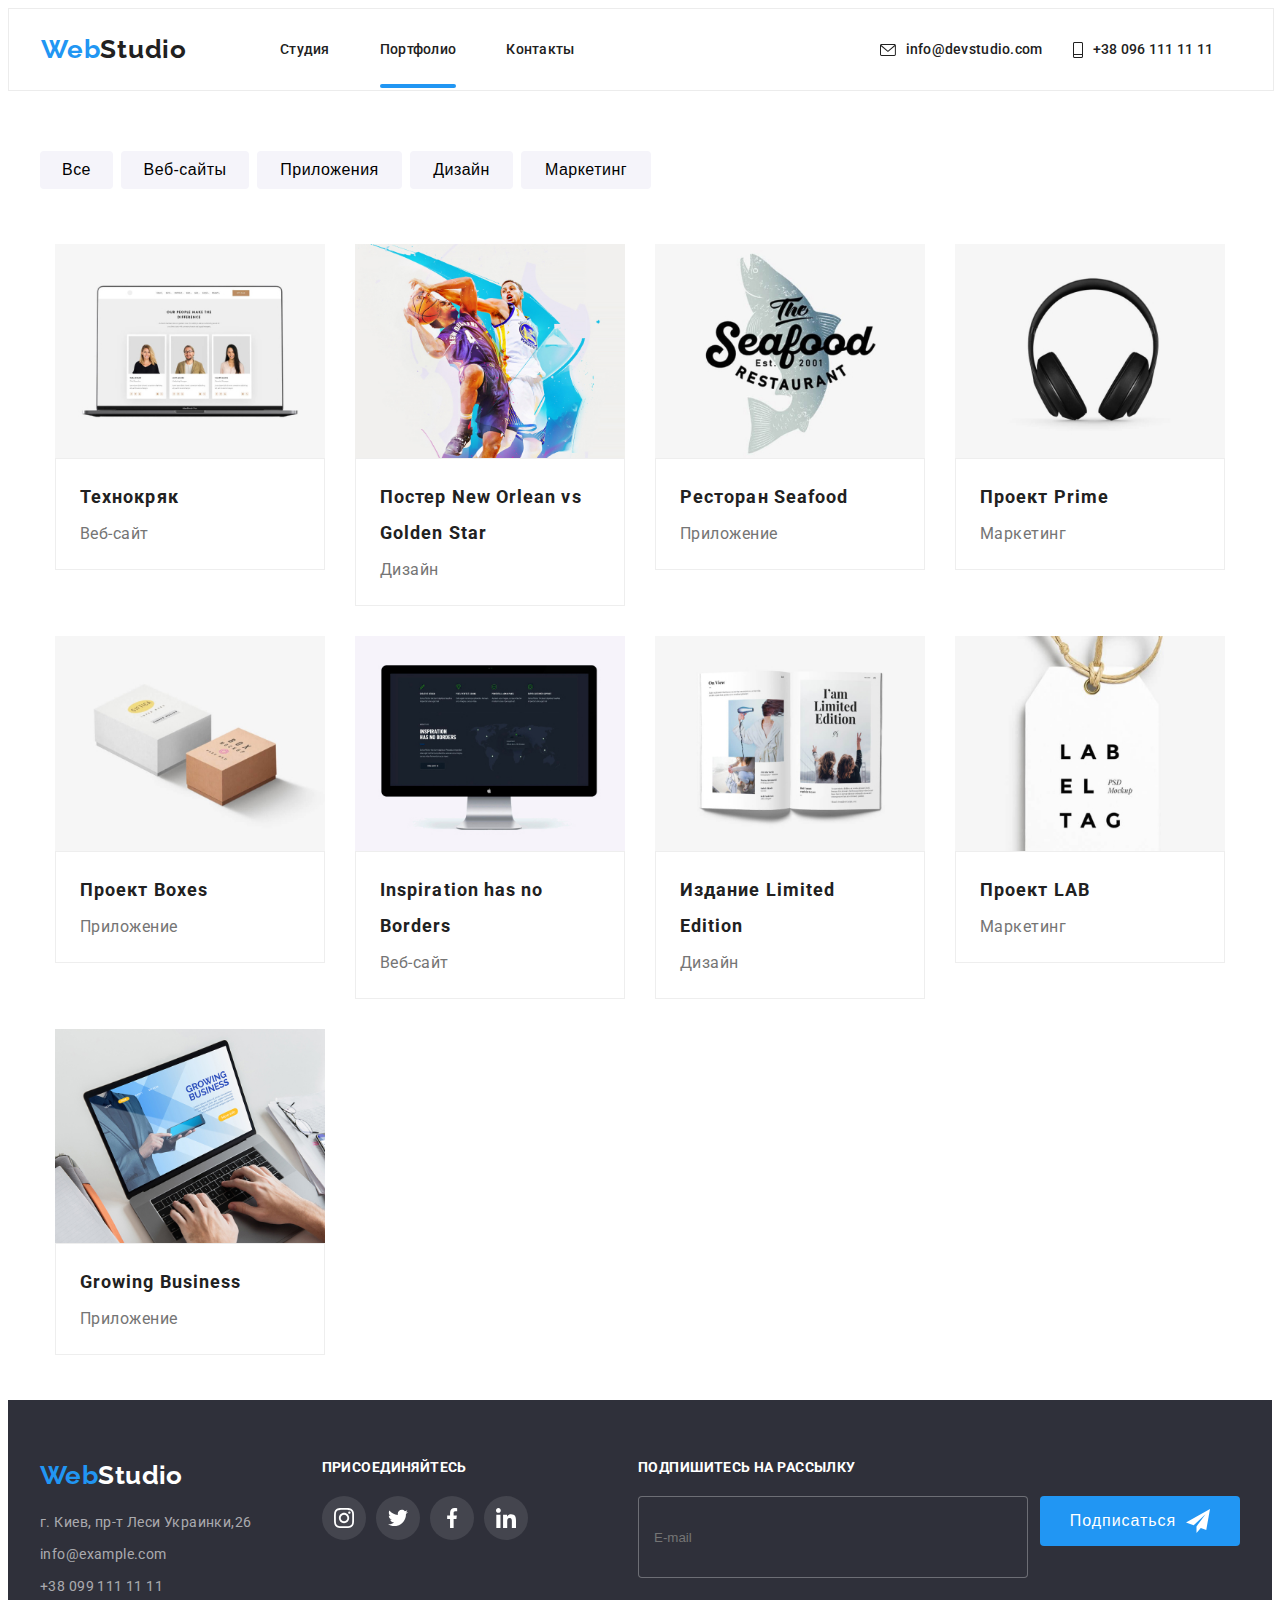
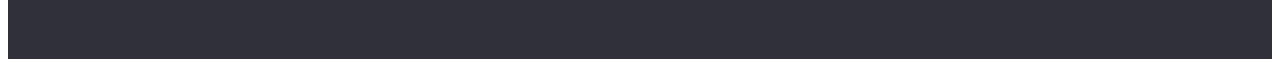
==== commit 3ccfaadc: "HW-08" ====
--- a/portfolio.html
+++ b/portfolio.html
@@ -54,7 +54,7 @@
         </div>
     </header>
     <main>
-        <section class="section">
+        <section class="section__portfolio">
             <div class="conteiner">
                 <div class="services">
                     <h2 class="article">Наши услуги</h2>
@@ -71,7 +71,27 @@
                         <li class="order__item">
                             <div class="cards">
                                 <a class="cards__point">
-                                    <img src="./images/services1.jpg" alt="Макбук" width="370">
+                                    <picture>
+                                        <source
+                                        srcset="
+                                            ../images/portfolio/services1-desk-1x.jpg 1x,
+                                            ../images/portfolio/services1-desk-2x.jpg 2x"
+                                        media="(min-width:1200px)"
+                                        />
+                                        <source
+                                        srcset="
+                                            ./images/portfolio/services1-tab-1x.jpg 1x,
+                                            ./images/portfolio/services1-tab-2x.jpg 2x"
+                                        media="(min-width:768px)"
+                                        />
+                                        <source
+                                        srcset="
+                                            ./images/portfolio/services1-mob-1x.jpg 1x,
+                                            ./images/portfolio/services1-mob-2x.jpg 2x"
+                                        media="(min-width:320px)"
+                                        >
+                                        <img src="./images/portfolio/services1-desk-1x.jpg" alt="Макбук" />
+                                    </picture>
                                     <p class="cards__text">
                                         Технокряк это современная площадка распространения коронавируса. Компании используют эту платформу
                                         для цифрового
@@ -87,7 +107,27 @@
                         <li class="order__item">
                             <div class="cards">
                                 <a class="cards__point">
-                                    <img src="./images/services2.jpg" alt="Постер с баскетболистами" width="370">
+                                    <picture>
+                                        <source
+                                        srcset="
+                                            ../images/portfolio/services2-desk-1x.jpg 1x,
+                                            ../images/portfolio/services2-desk-2x.jpg 2x"
+                                        media="(min-width:1200px)"
+                                        />
+                                        <source
+                                        srcset="
+                                            ./images/portfolio/services2-tab-1x.jpg 1x,
+                                            ./images/portfolio/services2-tab-2x.jpg 2x"
+                                        media="(min-width:768px)"
+                                        />
+                                        <source
+                                        srcset="
+                                            ./images/portfolio/services2-mob-1x.jpg 1x,
+                                            ./images/portfolio/services2-mob-2x.jpg 2x"
+                                        media="(min-width:320px)"
+                                        >
+                                        <img src="./images/portfolio/services2-desk-1x.jpg" alt="Постер с баскетболистами" />
+                                    </picture>
                                     <p class="cards__text">
                                         Технокряк это современная площадка распространения коронавируса. Компании используют эту платформу
                                         для цифрового
@@ -103,7 +143,27 @@
                         <li class="order__item">
                             <div class="cards">
                                 <a class="cards__point">
-                                    <img src="./images/services3.jpg" alt="Логотип ресторана" width="370">
+                                    <picture>
+                                        <source
+                                        srcset="
+                                            ../images/portfolio/services3-desk-1x.jpg 1x,
+                                            ../images/portfolio/services3-desk-2x.jpg 2x"
+                                        media="(min-width:1200px)"
+                                        />
+                                        <source
+                                        srcset="
+                                            ./images/portfolio/services3-tab-1x.jpg 1x,
+                                            ./images/portfolio/services3-tab-2x.jpg 2x"
+                                        media="(min-width:768px)"
+                                        />
+                                        <source
+                                        srcset="
+                                            ./images/portfolio/services3-mob-1x.jpg 1x,
+                                            ./images/portfolio/services3-mob-2x.jpg 2x"
+                                        media="(min-width:320px)"
+                                        >
+                                        <img src="./images/portfolio/services3-desk-1x.jpg" alt="Логотип ресторана" />
+                                    </picture>
                                     <p class="cards__text">
                                         Технокряк это современная площадка распространения коронавируса. Компании используют эту платформу
                                         для цифрового
@@ -119,7 +179,27 @@
                         <li class="order__item">
                             <div class="cards">
                                 <a class="cards__point">
-                                    <img src="./images/services4.jpg" alt="Наушники" width="370">
+                                    <picture>
+                                        <source
+                                        srcset="
+                                            ../images/portfolio/services4-desk-1x.jpg 1x,
+                                            ../images/portfolio/services4-desk-2x.jpg 2x"
+                                        media="(min-width:1200px)"
+                                        />
+                                        <source
+                                        srcset="
+                                            ./images/portfolio/services4-tab-1x.jpg 1x,
+                                            ./images/portfolio/services4-tab-2x.jpg 2x"
+                                        media="(min-width:768px)"
+                                        />
+                                        <source
+                                        srcset="
+                                            ./images/portfolio/services4-mob-1x.jpg 1x,
+                                            ./images/portfolio/services4-mob-2x.jpg 2x"
+                                        media="(min-width:320px)"
+                                        >
+                                        <img src="./images/portfolio/services4-desk-1x.jpg" alt="Наушники" />
+                                    </picture>
                                     <p class="cards__text">
                                         Технокряк это современная площадка распространения коронавируса. Компании используют эту платформу
                                         для цифрового
@@ -135,7 +215,27 @@
                         <li class="order__item">
                             <div class="cards">
                                 <a class="cards__point">
-                                    <img src="./images/services5.jpg" alt="Блоки" width="370">
+                                    <picture>
+                                        <source
+                                        srcset="
+                                            ../images/portfolio/services5-desk-1x.jpg 1x,
+                                            ../images/portfolio/services5-desk-2x.jpg 2x"
+                                        media="(min-width:1200px)"
+                                        />
+                                        <source
+                                        srcset="
+                                            ./images/portfolio/services5-tab-1x.jpg 1x,
+                                            ./images/portfolio/services5-tab-2x.jpg 2x"
+                                        media="(min-width:768px)"
+                                        />
+                                        <source
+                                        srcset="
+                                            ./images/portfolio/services5-mob-1x.jpg 1x,
+                                            ./images/portfolio/services5-mob-2x.jpg 2x"
+                                        media="(min-width:320px)"
+                                        >
+                                        <img src="./images/portfolio/services5-desk-1x.jpg" alt="Блоки" />
+                                    </picture>
                                     <p class="cards__text">
                                         Технокряк это современная площадка распространения коронавируса. Компании используют эту платформу
                                         для цифрового
@@ -151,7 +251,27 @@
                         <li class="order__item">
                             <div class="cards">
                                 <a class="cards__point">
-                                    <img src="./images/services6.jpg" alt="Монитор" width="370">
+                                    <picture>
+                                        <source
+                                        srcset="
+                                            ../images/portfolio/services6-desk-1x.jpg 1x,
+                                            ../images/portfolio/services6-desk-2x.jpg 2x"
+                                        media="(min-width:1200px)"
+                                        />
+                                        <source
+                                        srcset="
+                                            ./images/portfolio/services6-tab-1x.jpg 1x,
+                                            ./images/portfolio/services6-tab-2x.jpg 2x"
+                                        media="(min-width:768px)"
+                                        />
+                                        <source
+                                        srcset="
+                                            ./images/portfolio/services6-mob-1x.jpg 1x,
+                                            ./images/portfolio/services6-mob-2x.jpg 2x"
+                                        media="(min-width:320px)"
+                                        >
+                                        <img src="./images/portfolio/services6-desk-1x.jpg" alt="Монитор" />
+                                    </picture>
                                     <p class="cards__text">
                                         Технокряк это современная площадка распространения коронавируса. Компании используют эту платформу
                                         для цифрового
@@ -167,7 +287,27 @@
                         <li class="order__item">
                             <div class="cards">
                                 <a class="cards__point">
-                                    <img src="./images/services7.jpg" alt="Книга" width="370">
+                                    <picture>
+                                        <source
+                                        srcset="
+                                            ../images/portfolio/services7-desk-1x.jpg 1x,
+                                            ../images/portfolio/services7-desk-2x.jpg 2x"
+                                        media="(min-width:1200px)"
+                                        />
+                                        <source
+                                        srcset="
+                                            ./images/portfolio/services7-tab-1x.jpg 1x,
+                                            ./images/portfolio/services7-tab-2x.jpg 2x"
+                                        media="(min-width:768px)"
+                                        />
+                                        <source
+                                        srcset="
+                                            ./images/portfolio/services7-mob-1x.jpg 1x,
+                                            ./images/portfolio/services7-mob-2x.jpg 2x"
+                                        media="(min-width:320px)"
+                                        >
+                                        <img src="./images/portfolio/services7-desk-1x.jpg" alt="Книга" />
+                                    </picture>
                                     <p class="cards__text">
                                         Технокряк это современная площадка распространения коронавируса. Компании используют эту платформу
                                         для цифрового
@@ -182,7 +322,27 @@
                         <li class="order__item">
                             <div class="cards">
                                 <a class="cards__point">
-                                    <img src="./images/services8.jpg" alt="Ярлык" width="370">
+                                    <picture>
+                                        <source
+                                        srcset="
+                                            ../images/portfolio/services8-desk-1x.jpg 1x,
+                                            ../images/portfolio/services8-desk-2x.jpg 2x"
+                                        media="(min-width:1200px)"
+                                        />
+                                        <source
+                                        srcset="
+                                            ./images/portfolio/services8-tab-1x.jpg 1x,
+                                            ./images/portfolio/services8-tab-2x.jpg 2x"
+                                        media="(min-width:768px)"
+                                        />
+                                        <source
+                                        srcset="
+                                            ./images/portfolio/services8-mob-1x.jpg 1x,
+                                            ./images/portfolio/services8-mob-2x.jpg 2x"
+                                        media="(min-width:320px)"
+                                        >
+                                        <img src="./images/portfolio/services8-desk-1x.jpg" alt="Ярлык" />
+                                    </picture>
                                     <p class="cards__text">
                                         Технокряк это современная площадка распространения коронавируса. Компании используют эту платформу
                                         для цифрового
@@ -198,7 +358,27 @@
                         <li class="order__item">
                             <div class="cards">
                                 <a class="cards__point">
-                                    <img src="./images/services9.jpg" alt="Набор текста" width="370" height="294">
+                                    <picture>
+                                        <source
+                                        srcset="
+                                            ../images/portfolio/services9-desk-1x.jpg 1x,
+                                            ../images/portfolio/services9-desk-2x.jpg 2x"
+                                        media="(min-width:1200px)"
+                                        />
+                                        <source
+                                        srcset="
+                                            ./images/portfolio/services9-tab-1x.jpg 1x,
+                                            ./images/portfolio/services9-tab-2x.jpg 2x"
+                                        media="(min-width:768px)"
+                                        />
+                                        <source
+                                        srcset="
+                                            ./images/portfolio/services9-mob-1x.jpg 1x,
+                                            ./images/portfolio/services9-mob-2x.jpg 2x"
+                                        media="(min-width:320px)"
+                                        >
+                                        <img src="./images/portfolio/services9-desk-1x.jpg" alt="Набор текста" />
+                                    </picture>
                                     <p class="cards__text">
                                         Технокряк это современная площадка распространения коронавируса. Компании используют эту платформу
                                         для цифрового
--- a/css/main.min.css
+++ b/css/main.min.css
@@ -1,2 +1,2 @@
-:root{--main-title-color: #ffffff;--main-text-color: #757575;--about-text-color: #212121;--accent-color: #2196F3;--background-color: #2F303A;--accent-navigation-color: rgba(255, 255, 255, 0.6);--group-background-color: #F5F4FA;--border-color: #EEEEEE;--svg-color: #AFB1B8;--background-position: rgba(33, 150, 243, 0.9)}.backdrop{width:100vw;height:100vh;background-color:rgba(0,0,0,0.2);position:fixed;top:0;left:0;-webkit-transition:opacity 250ms, visibility 250ms;transition:opacity 250ms, visibility 250ms}.backdrop.is-hidden .modal{-webkit-transform:scale(0.5) skew(50deg);transform:scale(0.5) skew(50deg)}.is-hidden{visibility:hidden;opacity:0;pointer-events:none}.modal{width:530px;height:580px;background-color:var(--main-title-color);border-radius:4px;position:absolute;padding:40px;top:50%;left:50%;-webkit-transform:scale(1) skew(0) translate(-50%, -50%);transform:scale(1) skew(0) translate(-50%, -50%);-webkit-transition:-webkit-transform 250ms;transition:-webkit-transform 250ms;transition:transform 250ms;transition:transform 250ms, -webkit-transform 250ms}.modal__close{position:absolute;top:8px;right:8px;width:30px;height:30px;background-color:var(--main-title-color);border:1px solid rgba(0,0,0,0.1);border-radius:50%;display:-webkit-box;display:-ms-flexbox;display:flex;-webkit-box-align:center;-ms-flex-align:center;align-items:center;-webkit-box-pack:center;-ms-flex-pack:center;justify-content:center;cursor:pointer;-webkit-transition:fill 250ms linear;transition:fill 250ms linear;-webkit-transition-timing-function:cubic-bezier(0.4, 0, 0.2, 1);transition-timing-function:cubic-bezier(0.4, 0, 0.2, 1)}.modal__close:hover,.modal__close:focus{fill:var(--accent-color)}.modal__title{font-size:20px;line-height:1.15;text-align:center;letter-spacing:0.03em;color:var(--about-text-color);margin-bottom:12px}.modal__input{padding-top:12px;padding-bottom:12px;padding-left:42px;width:100%;height:40px;border:1px solid rgba(33,33,33,0.2);-webkit-box-sizing:border-box;box-sizing:border-box;border-radius:4px;background-color:transparent;outline:none;-webkit-transition:fill 250ms linear;transition:fill 250ms linear;-webkit-transition-timing-function:cubic-bezier(0.4, 0, 0.2, 1);transition-timing-function:cubic-bezier(0.4, 0, 0.2, 1)}.modal__input:focus+.modal__icon{fill:var(--accent-color)}.modal__input:focus{border-color:var(--accent-color)}.modal__wrap{position:relative;margin-top:4px;margin-bottom:10px}.modal__icon{position:absolute;top:50%;-webkit-transform:translateY(-50%);transform:translateY(-50%);left:12px;display:inline-block}.feedback{margin-top:4px;margin-bottom:20px;padding:12px 16px;width:448px;height:120px;left:576px;top:518px;border:1px solid rgba(33,33,33,0.2);-webkit-box-sizing:border-box;box-sizing:border-box;border-radius:4px;resize:none;outline:none}.feedback:focus{border-color:var(--accent-color)}.feedback__forma{display:-webkit-box;display:-ms-flexbox;display:flex;-webkit-box-align:center;-ms-flex-align:center;align-items:center;-webkit-box-pack:center;-ms-flex-pack:center;justify-content:center}.feedback__list{margin-left:8px;font-size:14px;line-height:1.71;letter-spacing:0.03em;display:-webkit-box;display:-ms-flexbox;display:flex;-webkit-box-align:center;-ms-flex-align:center;align-items:center;color:var(--main-text-color)}.feedback__icon{fill:var(--main-title-color)}.feedback__list span{width:16px;height:15px;border:2px solid #000;margin-right:5px;border-radius:2px;display:-webkit-box;display:-ms-flexbox;display:flex;-webkit-box-align:center;-ms-flex-align:center;align-items:center;-webkit-box-pack:center;-ms-flex-pack:center;justify-content:center}.feedback__checkbox:checked+.feedback__list span{background-color:var(--accent-color);border:none}.feedback__checkbox{-webkit-appearance:none;-moz-appearance:none;appearance:none}.feedback__nav{font-size:14px;line-height:1.71;letter-spacing:0.03em;text-decoration-skip-ink:none;text-decoration:underline;color:var(--accent-color)}.feedback__submit{display:-webkit-box;display:-ms-flexbox;display:flex;-webkit-box-pack:center;-ms-flex-pack:center;justify-content:center;margin-top:20px}.feedback__btn{width:200px;height:50px;left:700px;top:430px;color:var(--main-title-color);background-color:var(--accent-color);border-radius:4px;border:none;cursor:pointer}.feedback__text{font-size:16px;line-height:1.87;letter-spacing:0.06em;color:var(--main-title-color)}ul{margin:0px;padding:0px;list-style:none}a{text-decoration:none}body{width:auto;font-family:"Roboto", sans-serif;font-size:14px;letter-spacing:0.03em;color:var(--first-text-color);background-color:var(--main-title-color)}h1,h2,h3,h4,h5,h6,p{margin:0px}img{margin:0px;padding:0px;display:block;max-width:100%;height:auto}.section{padding-top:94px;padding-bottom:94px}.article{display:none}.conteiner{width:100%;margin:0 auto;padding-left:15px;padding-right:15px}@media screen and (min-width: 480px){.conteiner{width:480px}}@media screen and (min-width: 768px){.conteiner{width:768px}}@media screen and (min-width: 1200px){.conteiner{width:1200px}}.header{width:100%;border:1px solid #ECECEC}.header__main-nav{display:-webkit-box;display:-ms-flexbox;display:flex;-webkit-box-align:center;-ms-flex-align:center;align-items:center;-webkit-box-pack:center;-ms-flex-pack:center;justify-content:center}.header__title{font-family:Raleway;font-style:normal;font-weight:bold;font-size:26px;line-height:1.19;letter-spacing:0.03em;color:var(--about-text-color)}.header__title .header__tab{color:var(--accent-color)}.current::after{position:absolute;content:"";width:100%;height:4px;background-color:var(--accent-color);border-radius:10px;left:0;bottom:-31.1px}.header__site-nav{display:-webkit-box;display:-ms-flexbox;display:flex;margin-left:93px}.header__site-nav .header__item{display:block;padding-right:30px;padding-top:30px;padding-bottom:30px}.header__site-nav .header__item+.header__item{margin-left:40px}.header__auth-nav{display:-webkit-box;display:-ms-flexbox;display:flex;margin-left:auto}.header__auth-nav .header__item{padding-right:30px;padding-top:30px;padding-bottom:30px}.header__auth-nav+.header__item{padding-left:40px}.header__auth-nav .header__list--grey{color:var(--main-text-color)}.header__list{font-style:normal;font-weight:500;font-size:14px;line-height:1.14;letter-spacing:0.02em;color:var(--about-text-color);position:relative;-webkit-transition:color 250ms;transition:color 250ms;-webkit-transition-timing-function:cubic-bezier(0.4, 0, 0.2, 1);transition-timing-function:cubic-bezier(0.4, 0, 0.2, 1)}.header__list:focus,.header__list:hover{color:var(--accent-color)}.header__icon{display:inline-block;vertical-align:middle;margin-right:10px;fill:currentColor}.front{margin-left:auto;margin-right:auto;background-color:var(--background-color);background-image:-webkit-gradient(linear, left top, right top, from(rgba(47,48,58,0.4)), to(rgba(47,48,58,0.4))),url(../images/retina/font-mobile-1x.jpg);background-image:linear-gradient(to right, rgba(47,48,58,0.4), rgba(47,48,58,0.4)),url(../images/retina/font-mobile-1x.jpg);background-size:cover;background-position:center;background-repeat:no-repeat}@media (min-device-pixel-ratio: 2), (-webkit-min-device-pixel-ratio: 2), (min-resolution: 192dpi), (min-resolution: 2dppx){.front{background-image:-webkit-gradient(linear, left top, right top, from(rgba(47,48,58,0.4)), to(rgba(47,48,58,0.4))),url(../images/retina/font-mobile-2x.jpg);background-image:linear-gradient(to right, rgba(47,48,58,0.4), rgba(47,48,58,0.4)),url(../images/retina/font-mobile-2x.jpg)}}@media screen and (min-width: 768px){.front{background-image:-webkit-gradient(linear, left top, right top, from(rgba(47,48,58,0.4)), to(rgba(47,48,58,0.4))),url(../images/retina/font-tablet-1x.jpg);background-image:linear-gradient(to right, rgba(47,48,58,0.4), rgba(47,48,58,0.4)),url(../images/retina/font-tablet-1x.jpg)}}@media screen and (min-width: 768px) and (min-device-pixel-ratio: 2), screen and (min-width: 768px) and (-webkit-min-device-pixel-ratio: 2), screen and (min-width: 768px) and (min-resolution: 192dpi), screen and (min-width: 768px) and (min-resolution: 2dppx){.front{background-image:-webkit-gradient(linear, left top, right top, from(rgba(47,48,58,0.4)), to(rgba(47,48,58,0.4))),url(../images/retina/font-tablet-2x.jpg);background-image:linear-gradient(to right, rgba(47,48,58,0.4), rgba(47,48,58,0.4)),url(../images/retina/font-tablet-2x.jpg)}}@media screen and (min-width: 1200px){.front{background-image:-webkit-gradient(linear, left top, right top, from(rgba(47,48,58,0.4)), to(rgba(47,48,58,0.4))),url(../images/retina/font-desktop-1x.jpg);background-image:linear-gradient(to right, rgba(47,48,58,0.4), rgba(47,48,58,0.4)),url(../images/retina/font-desktop-1x.jpg)}}@media screen and (min-width: 1200px) and (min-device-pixel-ratio: 2), screen and (min-width: 1200px) and (-webkit-min-device-pixel-ratio: 2), screen and (min-width: 1200px) and (min-resolution: 192dpi), screen and (min-width: 1200px) and (min-resolution: 2dppx){.front{background-image:-webkit-gradient(linear, left top, right top, from(rgba(47,48,58,0.4)), to(rgba(47,48,58,0.4))),url(../images/retina/font-desktop-2x.jpg);background-image:linear-gradient(to right, rgba(47,48,58,0.4), rgba(47,48,58,0.4)),url(../images/retina/font-desktop-2x.jpg)}}.hero{padding-top:200px;padding-bottom:200px}.hero .conteiner{text-align:center}.hero__title{margin:0 auto;width:360px;font-style:normal;font-weight:900;font-size:26px;line-height:1.61;text-align:center;letter-spacing:0.06em;text-transform:uppercase;color:var(--main-title-color)}@media screen and (min-width: 1200px){.hero__title{width:696px;font-size:44px;line-height:1.36}}.hero__btn{margin-top:30px;width:200px;height:50px;left:700px;top:430px;text-align:center;color:var(--main-title-color);background-color:var(--accent-color);border-radius:4px;border:none;cursor:pointer}.hero__text{font-style:normal;font-weight:bold;font-size:16px;line-height:1.87;-webkit-box-align:center;-ms-flex-align:center;align-items:center;text-align:center;letter-spacing:0.06em;color:var(--main-title-color)}.about{margin-top:60px;margin-bottom:60px}@media screen and (min-width: 1200px){.about{margin-top:94px;margin-bottom:94px}}.about__list{margin-bottom:-30px}@media screen and (min-width: 768px){.about__list{display:-webkit-box;display:-ms-flexbox;display:flex;-ms-flex-wrap:wrap;flex-wrap:wrap;margin:-15px}}.about__item{width:100%;margin-bottom:30px}@media screen and (min-width: 768px){.about__item{-ms-flex-preferred-size:calc(100% / 2 - 30px);flex-basis:calc(100% / 2 - 30px);margin:15px}}@media screen and (min-width: 1200px){.about__item{-ms-flex-preferred-size:calc(100% / 4 - 30px);flex-basis:calc(100% / 4 - 30px);margin:15px}}.about__icon{display:-webkit-box;display:-ms-flexbox;display:flex;-webkit-box-pack:center;-ms-flex-pack:center;justify-content:center;-webkit-box-align:center;-ms-flex-align:center;align-items:center;margin-bottom:30px;width:450px;height:120px;background-color:var(--group-background-color);border-radius:4px}@media screen and (min-width: 768px){.about__icon{width:354px}}@media screen and (min-width: 1200px){.about__icon{width:270px}}.about__title{margin-bottom:10px;color:var(--title-color);font-weight:700;font-size:14px;line-height:1.14;text-transform:uppercase;color:var(--about-text-color)}.about__text{font-style:normal;font-weight:normal;font-size:14px;line-height:1.71;letter-spacing:0.03em;color:var(--main-text-color)}.work{display:none}@media screen and (min-width: 1200px){.work{display:block}}.work__title{margin-bottom:50px;font-style:normal;font-weight:bold;font-size:36px;line-height:1.16;text-align:center;letter-spacing:0.03em;-webkit-columns:var(--about-text-color);columns:var(--about-text-color)}.work__list{display:-webkit-box;display:-ms-flexbox;display:flex}.work__list .work__item{width:370px;margin-right:30px;position:relative}.work__list .work__item:nth-child(3n){margin-right:0px}.work__text{position:absolute;bottom:0;font-style:normal;font-weight:bold;font-size:14px;line-height:1.14;text-align:center;text-transform:uppercase;color:var(--main-title-color);background-color:rgba(47,48,58,0.8);width:100%;height:70px}.work__desc{padding-top:27px}.group{background-color:var(--group-background-color);padding-top:60px;padding-bottom:60px}@media screen and (min-width: 1200px){.group{padding-top:94px;padding-bottom:94px}}.group__title{padding-bottom:50px;font-style:normal;font-weight:bold;font-size:36px;line-height:1.16;text-align:center;letter-spacing:0.03em;color:var(--about-text-color)}.group__list{margin-bottom:-30px}@media screen and (min-width: 768px){.group__list{display:-webkit-box;display:-ms-flexbox;display:flex;-ms-flex-wrap:wrap;flex-wrap:wrap;margin:-15px}}@media screen and (min-width: 1200px){.group__list{display:-webkit-box;display:-ms-flexbox;display:flex;-ms-flex-wrap:wrap;flex-wrap:wrap}}.group__item{width:100%;margin-bottom:30px;background-color:var(--main-title-color);-webkit-box-shadow:0px 1px 3px rgba(0,0,0,0.12),0px 1px 1px rgba(0,0,0,0.14),0px 2px 1px rgba(0,0,0,0.2);box-shadow:0px 1px 3px rgba(0,0,0,0.12),0px 1px 1px rgba(0,0,0,0.14),0px 2px 1px rgba(0,0,0,0.2);border-radius:0px 0px 4px 4px;text-align:center}@media screen and (min-width: 768px){.group__item{-ms-flex-preferred-size:calc(100% / 2 - 30px);flex-basis:calc(100% / 2 - 30px);margin:15px}}@media screen and (min-width: 1200px){.group__item{-ms-flex-preferred-size:calc(100% / 4 - 30px);flex-basis:calc(100% / 4 - 30px)}}.division{padding-top:30px;padding-bottom:30px}.division__title{margin-bottom:10px;font-style:normal;font-weight:500;font-size:16px;line-height:1.19;text-align:center;letter-spacing:0.03em;color:var(--about-text-color)}.division__text{margin-bottom:16px;font-style:normal;font-weight:normal;font-size:16px;line-height:1.18;text-align:center;color:var(--main-text-color)}.division__list{display:-webkit-box;display:-ms-flexbox;display:flex;-webkit-box-pack:center;-ms-flex-pack:center;justify-content:center}.division__item{width:44px;height:44px}.division__item+.division__item{margin-left:10px}.division__link{width:100%;height:100%;border-radius:50%;display:-webkit-box;display:-ms-flexbox;display:flex;-webkit-box-align:center;-ms-flex-align:center;align-items:center;-webkit-box-pack:center;-ms-flex-pack:center;justify-content:center;color:var(--svg-color);-webkit-transition:color 250ms, background-color 250ms;transition:color 250ms, background-color 250ms;-webkit-transition-timing-function:cubic-bezier(0.4, 0, 0.2, 1);transition-timing-function:cubic-bezier(0.4, 0, 0.2, 1)}.division__link:focus,.division__link:hover{background-color:var(--accent-color);color:var(--main-title-color)}.division__icon{fill:currentColor}.client{padding-top:60px;padding-bottom:60px}@media screen and (min-width: 1200px){.client{padding-top:94px;padding-bottom:94px}}.client__title{margin-bottom:50px;font-style:normal;font-weight:bold;font-size:36px;line-height:1.16;text-align:center;letter-spacing:0.03em;color:var(--about-text-color)}@media screen and (min-width: 480px){.client-list{display:-webkit-box;display:-ms-flexbox;display:flex;-ms-flex-wrap:wrap;flex-wrap:wrap;margin:-15px}}.client-item{width:100%}@media screen and (min-width: 480px){.client-item{-ms-flex-preferred-size:calc(100% / 2 - 30px);flex-basis:calc(100% / 2 - 30px);margin:15px}}@media screen and (min-width: 768px){.client-item{-ms-flex-preferred-size:calc(100% / 3 - 30px);flex-basis:calc(100% / 3 - 30px)}}@media screen and (min-width: 1200px){.client-item{-ms-flex-preferred-size:calc(100% / 6 - 30px);flex-basis:calc(100% / 6 - 30px)}}.client-link{display:-webkit-box;display:-ms-flexbox;display:flex;-webkit-box-align:center;-ms-flex-align:center;align-items:center;-webkit-box-pack:center;-ms-flex-pack:center;justify-content:center;max-width:226spx;height:92px;border:1px solid var(--svg-color);-webkit-box-sizing:border-box;box-sizing:border-box;border-radius:4px;fill:var(--svg-color);-webkit-transition:fill 250ms;transition:fill 250ms;-webkit-transition-timing-function:cubic-bezier(0.4, 0, 0.2, 1);transition-timing-function:cubic-bezier(0.4, 0, 0.2, 1)}.client-link:hover,.client-link:focus{border-color:var(--accent-color);fill:var(--accent-color)}.client-icon{width:100%}.footer{padding-top:60px;padding-bottom:60px;background-color:var(--background-color)}@media screen and (min-width: 1200px){.footer__contein{display:-webkit-box;display:-ms-flexbox;display:flex;-webkit-box-pack:justify;-ms-flex-pack:justify;justify-content:space-between}}@media screen and (min-width: 768px) and (max-width: 1199px){.footer__tablet{display:-webkit-box;display:-ms-flexbox;display:flex;-webkit-box-align:baseline;-ms-flex-align:baseline;align-items:baseline;-ms-flex-pack:distribute;justify-content:space-around}}@media screen and (min-width: 1200px){.footer__tablet{display:-webkit-box;display:-ms-flexbox;display:flex}}.footer__flex{display:-webkit-box;display:-ms-flexbox;display:flex;-webkit-box-orient:vertical;-webkit-box-direction:normal;-ms-flex-direction:column;flex-direction:column}.footer__flex .footer__item{padding-bottom:20px}@media screen and (max-width: 1199px){.footer__flex{text-align:center;margin-bottom:60px}}.footer__item{font-family:Raleway;font-weight:700;font-size:26px;line-height:1.19;color:var(--main-title-color)}.footer__item .footer__tab{color:var(--accent-color)}.address__item+.address__item{margin-top:8px}.address__link{font-style:normal;font-weight:normal;font-size:14px;line-height:1.71;letter-spacing:0.03em;color:var(--accent-navigation-color);-webkit-transition:color 250ms;transition:color 250ms;-webkit-transition-timing-function:cubic-bezier(0.4, 0, 0.2, 1);transition-timing-function:cubic-bezier(0.4, 0, 0.2, 1)}.address__link:hover,.address__link:focus{color:var(--main-title-color)}@media screen and (max-width: 1199px){.contain{text-align:center;margin-bottom:60px}}@media screen and (min-width: 1200px){.contain{margin-left:70px}}.contein__title{margin-bottom:20px;margin-right:auto;margin-left:auto;font-style:normal;font-weight:bold;font-size:14px;line-height:1.14;letter-spacing:0.03em;text-transform:uppercase;color:var(--main-title-color)}.contein__list{display:-webkit-box;display:-ms-flexbox;display:flex}@media screen and (max-width: 1199px){.contein__list{-webkit-box-pack:center;-ms-flex-pack:center;justify-content:center}}.contein__item{width:44px;height:44px}.contein__item+.contein__item{margin-left:10px}.contein__link{width:100%;height:100%;border-radius:50%;display:-webkit-box;display:-ms-flexbox;display:flex;-webkit-box-align:center;-ms-flex-align:center;align-items:center;-webkit-box-pack:center;-ms-flex-pack:center;justify-content:center;background:rgba(255,255,255,0.1);color:var(--main-title-color);-webkit-transition:color 250ms, background-color 250ms;transition:color 250ms, background-color 250ms;-webkit-transition-timing-function:cubic-bezier(0.4, 0, 0.2, 1);transition-timing-function:cubic-bezier(0.4, 0, 0.2, 1)}.contein__link:focus,.contein__link:hover{background-color:var(--accent-color);color:var(--main-title-color)}.contein__icon{fill:currentColor}@media screen and (max-width: 1199px){.exile{text-align:center}}.exile__title{margin-bottom:20px;font-style:normal;font-weight:bold;font-size:14px;line-height:1.14;letter-spacing:0.03em;text-transform:uppercase;color:var(--main-title-color)}@media screen and (min-width: 1200px){.forma{display:-webkit-box;display:-ms-flexbox;display:flex}}.forma__item{margin-bottom:20px;padding:15px;width:450px;height:50px;left:815px;top:2787px;color:var(--main-title-color);border:1px solid rgba(255,255,255,0.3);border-radius:4px;background-color:var(--background-color);outline:none}.forma__item:focus{border-color:var(--accent-color)}@media screen and (min-width: 1200px){.forma__item{width:358px}}@media screen and (min-width: 1200px){.forma__item{margin-right:12px}}.forma__btn{width:200px;height:50px;left:700px;top:430px;color:var(--main-title-color);background-color:var(--accent-color);border-radius:4px;border:none;cursor:pointer;font-size:16px;line-height:1.87;display:-webkit-inline-box;display:-ms-inline-flexbox;display:inline-flex;-webkit-box-align:center;-ms-flex-align:center;align-items:center;-webkit-box-pack:center;-ms-flex-pack:center;justify-content:center;letter-spacing:0.06em}.forma__icon{margin-left:10px;width:24px;height:24px;fill:var(--main-title-color)}.services__list{display:-webkit-box;display:-ms-flexbox;display:flex;-webkit-box-pack:center;-ms-flex-pack:center;justify-content:center;margin-bottom:50px}.services__list .services__item :nth-child(-n+4){margin-right:8px}.services__list .button{font-style:normal;font-weight:500;font-size:16px;line-height:1.62;letter-spacing:0.03em}.services__list .button:hover,.services__list .button:focus{color:var(--main-title-color);background-color:var(--accent-color);-webkit-box-shadow:0px 3px 1px rgba(0,0,0,0.1),0px 1px 2px rgba(0,0,0,0.08),0px 2px 2px rgba(0,0,0,0.12);box-shadow:0px 3px 1px rgba(0,0,0,0.1),0px 1px 2px rgba(0,0,0,0.08),0px 2px 2px rgba(0,0,0,0.12)}.services__btn{width:73px;height:38px;left:865px;top:174px;background-color:var(--group-background-color);border-radius:4px;border:none;cursor:pointer;-webkit-transition:color 250ms, background-color 250ms;transition:color 250ms, background-color 250ms;-webkit-transition-timing-function:cubic-bezier(0.4, 0, 0.2, 1);transition-timing-function:cubic-bezier(0.4, 0, 0.2, 1)}.services__site{width:128px;height:38px;left:576px;top:174px;background-color:var(--group-background-color);border-radius:4px;border:none;cursor:pointer;-webkit-transition:color 250ms, background-color 250ms;transition:color 250ms, background-color 250ms;-webkit-transition-timing-function:cubic-bezier(0.4, 0, 0.2, 1);transition-timing-function:cubic-bezier(0.4, 0, 0.2, 1)}.services__app{width:145px;height:38px;left:576px;top:174px;background-color:var(--group-background-color);border-radius:4px;border:none;cursor:pointer;-webkit-transition:color 250ms, background-color 250ms;transition:color 250ms, background-color 250ms;-webkit-transition-timing-function:cubic-bezier(0.4, 0, 0.2, 1);transition-timing-function:cubic-bezier(0.4, 0, 0.2, 1)}.services__design{width:103px;height:38px;left:865px;top:174px;background-color:var(--group-background-color);border-radius:4px;border:none;cursor:pointer;-webkit-transition:color 250ms, background-color 250ms;transition:color 250ms, background-color 250ms;-webkit-transition-timing-function:cubic-bezier(0.4, 0, 0.2, 1);transition-timing-function:cubic-bezier(0.4, 0, 0.2, 1)}.services__marketing{width:130px;height:38px;left:976px;top:174px;background-color:var(--group-background-color);border-radius:4px;border:none;cursor:pointer;-webkit-transition:color 250ms, background-color 250ms;transition:color 250ms, background-color 250ms;-webkit-transition-timing-function:cubic-bezier(0.4, 0, 0.2, 1);transition-timing-function:cubic-bezier(0.4, 0, 0.2, 1)}.order__list{display:-webkit-box;display:-ms-flexbox;display:flex;-ms-flex-wrap:wrap;flex-wrap:wrap}.order__item{width:370px;margin-right:30px}.order__item:nth-child(-n+6){margin-bottom:30px}.order__item:nth-child(3n){margin-right:0px}.order__item:hover{-webkit-box-shadow:0px 1px 1px rgba(0,0,0,0.12),0px 4px 4px rgba(0,0,0,0.06),1px 4px 6px rgba(0,0,0,0.16);box-shadow:0px 1px 1px rgba(0,0,0,0.12),0px 4px 4px rgba(0,0,0,0.06),1px 4px 6px rgba(0,0,0,0.16)}.order__item:hover .cards__text{-webkit-transform:translateY(0);transform:translateY(0)}.cards{position:relative;overflow:hidden}.cards__point{cursor:pointer}.cards__text{position:absolute;top:0;left:0;padding:63px 24px;font-size:18px;line-height:1.56;letter-spacing:0.03em;color:var(--main-title-color);background-color:rgba(33,150,243,0.9);height:100%;-webkit-transform:translateY(100%);transform:translateY(100%);-webkit-transition:-webkit-transform 250ms;transition:-webkit-transform 250ms;transition:transform 250ms;transition:transform 250ms, -webkit-transform 250ms;-webkit-transition-timing-function:cubic-bezier(0.4, 0, 0.2, 1);transition-timing-function:cubic-bezier(0.4, 0, 0.2, 1)}.parter{padding-top:20px;padding-bottom:20px;padding-left:24px;padding-right:24px;border:1px solid #EEEEEE;-webkit-box-sizing:border-box;box-sizing:border-box}.parter__item{margin-bottom:4px;font-weight:700;font-size:18px;line-height:2;letter-spacing:0.06em;color:var(--about-text-color)}.parter__text{font-size:16px;line-height:1.87;letter-spacing:0.03em;color:var(--main-text-color)}
+:root{--main-title-color: #ffffff;--main-text-color: #757575;--about-text-color: #212121;--accent-color: #2196F3;--background-color: #2F303A;--accent-navigation-color: rgba(255, 255, 255, 0.6);--group-background-color: #F5F4FA;--border-color: #EEEEEE;--svg-color: #AFB1B8;--background-position: rgba(33, 150, 243, 0.9)}.backdrop{width:100vw;height:100vh;background-color:rgba(0,0,0,0.2);position:fixed;top:0;left:0;-webkit-transition:opacity 250ms, visibility 250ms;transition:opacity 250ms, visibility 250ms}.backdrop.is-hidden .modal{-webkit-transform:scale(0.5) skew(50deg);transform:scale(0.5) skew(50deg)}.is-hidden{visibility:hidden;opacity:0;pointer-events:none}.modal{width:530px;height:580px;background-color:var(--main-title-color);border-radius:4px;position:absolute;padding:40px;top:50%;left:50%;-webkit-transform:scale(1) skew(0) translate(-50%, -50%);transform:scale(1) skew(0) translate(-50%, -50%);-webkit-transition:-webkit-transform 250ms;transition:-webkit-transform 250ms;transition:transform 250ms;transition:transform 250ms, -webkit-transform 250ms}.modal__close{position:absolute;top:8px;right:8px;width:30px;height:30px;background-color:var(--main-title-color);border:1px solid rgba(0,0,0,0.1);border-radius:50%;display:-webkit-box;display:-ms-flexbox;display:flex;-webkit-box-align:center;-ms-flex-align:center;align-items:center;-webkit-box-pack:center;-ms-flex-pack:center;justify-content:center;cursor:pointer;-webkit-transition:fill 250ms linear;transition:fill 250ms linear;-webkit-transition-timing-function:cubic-bezier(0.4, 0, 0.2, 1);transition-timing-function:cubic-bezier(0.4, 0, 0.2, 1)}.modal__close:hover,.modal__close:focus{fill:var(--accent-color)}.modal__title{font-size:20px;line-height:1.15;text-align:center;letter-spacing:0.03em;color:var(--about-text-color);margin-bottom:12px}.modal__input{padding-top:12px;padding-bottom:12px;padding-left:42px;width:100%;height:40px;border:1px solid rgba(33,33,33,0.2);-webkit-box-sizing:border-box;box-sizing:border-box;border-radius:4px;background-color:transparent;outline:none;-webkit-transition:fill 250ms linear;transition:fill 250ms linear;-webkit-transition-timing-function:cubic-bezier(0.4, 0, 0.2, 1);transition-timing-function:cubic-bezier(0.4, 0, 0.2, 1)}.modal__input:focus+.modal__icon{fill:var(--accent-color)}.modal__input:focus{border-color:var(--accent-color)}.modal__wrap{position:relative;margin-top:4px;margin-bottom:10px}.modal__icon{position:absolute;top:50%;-webkit-transform:translateY(-50%);transform:translateY(-50%);left:12px;display:inline-block}.feedback{margin-top:4px;margin-bottom:20px;padding:12px 16px;width:448px;height:120px;left:576px;top:518px;border:1px solid rgba(33,33,33,0.2);-webkit-box-sizing:border-box;box-sizing:border-box;border-radius:4px;resize:none;outline:none}.feedback:focus{border-color:var(--accent-color)}.feedback__forma{display:-webkit-box;display:-ms-flexbox;display:flex;-webkit-box-align:center;-ms-flex-align:center;align-items:center;-webkit-box-pack:center;-ms-flex-pack:center;justify-content:center}.feedback__list{margin-left:8px;font-size:14px;line-height:1.71;letter-spacing:0.03em;display:-webkit-box;display:-ms-flexbox;display:flex;-webkit-box-align:center;-ms-flex-align:center;align-items:center;color:var(--main-text-color)}.feedback__icon{fill:var(--main-title-color)}.feedback__list span{width:16px;height:15px;border:2px solid #000;margin-right:5px;border-radius:2px;display:-webkit-box;display:-ms-flexbox;display:flex;-webkit-box-align:center;-ms-flex-align:center;align-items:center;-webkit-box-pack:center;-ms-flex-pack:center;justify-content:center}.feedback__checkbox:checked+.feedback__list span{background-color:var(--accent-color);border:none}.feedback__checkbox{-webkit-appearance:none;-moz-appearance:none;appearance:none}.feedback__nav{font-size:14px;line-height:1.71;letter-spacing:0.03em;text-decoration-skip-ink:none;text-decoration:underline;color:var(--accent-color)}.feedback__submit{display:-webkit-box;display:-ms-flexbox;display:flex;-webkit-box-pack:center;-ms-flex-pack:center;justify-content:center;margin-top:20px}.feedback__btn{width:200px;height:50px;left:700px;top:430px;color:var(--main-title-color);background-color:var(--accent-color);border-radius:4px;border:none;cursor:pointer}.feedback__text{font-size:16px;line-height:1.87;letter-spacing:0.06em;color:var(--main-title-color)}ul{margin:0px;padding:0px;list-style:none}a{text-decoration:none}body{width:auto;font-family:"Roboto", sans-serif;font-size:14px;letter-spacing:0.03em;color:var(--first-text-color);background-color:var(--main-title-color)}h1,h2,h3,h4,h5,h6,p{margin:0px}img{margin:0px;padding:0px;display:block;max-width:100%;height:auto}.section{padding-top:94px;padding-bottom:94px}.article{display:none}.conteiner{width:100%;margin:0 auto;padding-left:15px;padding-right:15px}@media screen and (min-width: 480px){.conteiner{width:480px}}@media screen and (min-width: 768px){.conteiner{width:768px}}@media screen and (min-width: 1200px){.conteiner{width:1200px}}.header{width:100%;border:1px solid #ECECEC}.header__main-nav{display:-webkit-box;display:-ms-flexbox;display:flex;-webkit-box-align:center;-ms-flex-align:center;align-items:center}@media screen and (min-width: 768px) and (max-width: 1199px){.header__main-nav{-webkit-box-pack:justify;-ms-flex-pack:justify;justify-content:space-between}}.header__title{font-family:Raleway;font-style:normal;font-weight:bold;font-size:26px;line-height:1.19;letter-spacing:0.03em;color:var(--about-text-color)}.header__title .header__tab{color:var(--accent-color)}.current::after{position:absolute;content:"";width:100%;height:4px;background-color:var(--accent-color);border-radius:10px;left:0;bottom:-31.1px}.header__site-nav{display:none}@media screen and (min-width: 768px){.header__site-nav{display:-webkit-box;display:-ms-flexbox;display:flex;padding-top:32px;padding-bottom:32px}.header__site-nav .header__item:not(:last-child){margin-right:50px}}@media screen and (min-width: 1200px){.header__site-nav{margin-left:93px}}.header__auth-nav{display:none}@media screen and (min-width: 768px) and (max-width: 1199px){.header__auth-nav{display:-webkit-box;display:-ms-flexbox;display:flex;-webkit-box-orient:vertical;-webkit-box-direction:normal;-ms-flex-direction:column;flex-direction:column;-webkit-box-align:start;-ms-flex-align:start;align-items:flex-start}.header__auth-nav .header__item:last-child{margin-top:10px}}@media screen and (min-width: 1200px){.header__auth-nav{display:-webkit-box;display:-ms-flexbox;display:flex;margin-left:305px}.header__auth-nav .header__item:last-child{margin-left:30px}}.header__list{font-style:normal;font-weight:500;font-size:14px;line-height:1.14;letter-spacing:0.02em;color:var(--about-text-color);position:relative;-webkit-transition:color 250ms;transition:color 250ms;-webkit-transition-timing-function:cubic-bezier(0.4, 0, 0.2, 1);transition-timing-function:cubic-bezier(0.4, 0, 0.2, 1)}.header__list:focus,.header__list:hover{color:var(--accent-color)}.header__icon{display:inline-block;vertical-align:middle;margin-right:10px;fill:currentColor}.front{margin-left:auto;margin-right:auto;background-color:var(--background-color);background-image:-webkit-gradient(linear, left top, right top, from(rgba(47,48,58,0.4)), to(rgba(47,48,58,0.4))),url(../images/retina/font-mobile-1x.jpg);background-image:linear-gradient(to right, rgba(47,48,58,0.4), rgba(47,48,58,0.4)),url(../images/retina/font-mobile-1x.jpg);background-size:cover;background-position:center;background-repeat:no-repeat}@media (min-device-pixel-ratio: 2), (-webkit-min-device-pixel-ratio: 2), (min-resolution: 192dpi), (min-resolution: 2dppx){.front{background-image:-webkit-gradient(linear, left top, right top, from(rgba(47,48,58,0.4)), to(rgba(47,48,58,0.4))),url(../images/retina/font-mobile-2x.jpg);background-image:linear-gradient(to right, rgba(47,48,58,0.4), rgba(47,48,58,0.4)),url(../images/retina/font-mobile-2x.jpg)}}@media screen and (min-width: 768px){.front{background-image:-webkit-gradient(linear, left top, right top, from(rgba(47,48,58,0.4)), to(rgba(47,48,58,0.4))),url(../images/retina/font-tablet-1x.jpg);background-image:linear-gradient(to right, rgba(47,48,58,0.4), rgba(47,48,58,0.4)),url(../images/retina/font-tablet-1x.jpg)}}@media screen and (min-width: 768px) and (min-device-pixel-ratio: 2), screen and (min-width: 768px) and (-webkit-min-device-pixel-ratio: 2), screen and (min-width: 768px) and (min-resolution: 192dpi), screen and (min-width: 768px) and (min-resolution: 2dppx){.front{background-image:-webkit-gradient(linear, left top, right top, from(rgba(47,48,58,0.4)), to(rgba(47,48,58,0.4))),url(../images/retina/font-tablet-2x.jpg);background-image:linear-gradient(to right, rgba(47,48,58,0.4), rgba(47,48,58,0.4)),url(../images/retina/font-tablet-2x.jpg)}}@media screen and (min-width: 1200px){.front{background-image:-webkit-gradient(linear, left top, right top, from(rgba(47,48,58,0.4)), to(rgba(47,48,58,0.4))),url(../images/retina/font-desktop-1x.jpg);background-image:linear-gradient(to right, rgba(47,48,58,0.4), rgba(47,48,58,0.4)),url(../images/retina/font-desktop-1x.jpg)}}@media screen and (min-width: 1200px) and (min-device-pixel-ratio: 2), screen and (min-width: 1200px) and (-webkit-min-device-pixel-ratio: 2), screen and (min-width: 1200px) and (min-resolution: 192dpi), screen and (min-width: 1200px) and (min-resolution: 2dppx){.front{background-image:-webkit-gradient(linear, left top, right top, from(rgba(47,48,58,0.4)), to(rgba(47,48,58,0.4))),url(../images/retina/font-desktop-2x.jpg);background-image:linear-gradient(to right, rgba(47,48,58,0.4), rgba(47,48,58,0.4)),url(../images/retina/font-desktop-2x.jpg)}}.hero{padding-top:118px;padding-bottom:118px}@media screen and (min-width: 1200px){.hero{padding-top:200px;padding-bottom:200px}}.hero__conteiner{text-align:center}.hero__title{margin:0 auto;width:360px;font-style:normal;font-weight:900;font-size:26px;line-height:1.61;text-align:center;letter-spacing:0.06em;text-transform:uppercase;color:var(--main-title-color)}@media screen and (min-width: 1200px){.hero__title{width:696px;font-size:44px;line-height:1.36}}.hero__btn{margin-top:30px;width:200px;height:50px;left:700px;top:430px;text-align:center;color:var(--main-title-color);background-color:var(--accent-color);border-radius:4px;border:none;cursor:pointer}.hero__text{font-style:normal;font-weight:bold;font-size:16px;line-height:1.87;-webkit-box-align:center;-ms-flex-align:center;align-items:center;text-align:center;letter-spacing:0.06em;color:var(--main-title-color)}.about{margin-top:60px;margin-bottom:60px}@media screen and (min-width: 1200px){.about{margin-top:94px;margin-bottom:94px}}.about__list{margin-bottom:-30px}@media screen and (min-width: 768px){.about__list{display:-webkit-box;display:-ms-flexbox;display:flex;-ms-flex-wrap:wrap;flex-wrap:wrap;margin:-15px}}.about__item{width:100%;margin-bottom:30px}@media screen and (min-width: 768px){.about__item{-ms-flex-preferred-size:calc(100% / 2 - 30px);flex-basis:calc(100% / 2 - 30px);margin:15px}}@media screen and (min-width: 1200px){.about__item{-ms-flex-preferred-size:calc(100% / 4 - 30px);flex-basis:calc(100% / 4 - 30px);margin:15px}}.about__icon{display:-webkit-box;display:-ms-flexbox;display:flex;-webkit-box-pack:center;-ms-flex-pack:center;justify-content:center;-webkit-box-align:center;-ms-flex-align:center;align-items:center;margin-bottom:30px;width:100%;height:120px;background-color:var(--group-background-color);border-radius:4px}.about__title{margin-bottom:10px;color:var(--title-color);font-weight:700;font-size:14px;line-height:1.14;text-transform:uppercase;color:var(--about-text-color)}@media screen and (min-width: 768px){.about__title{text-align:left}}.about__text{font-style:normal;font-weight:normal;font-size:14px;line-height:1.71;text-align:left;letter-spacing:0.03em;color:var(--main-text-color)}.work{display:none}@media screen and (min-width: 1200px){.work{display:block}}.work__title{margin-bottom:50px;font-style:normal;font-weight:bold;font-size:36px;line-height:1.16;text-align:center;letter-spacing:0.03em;-webkit-columns:var(--about-text-color);columns:var(--about-text-color)}.work__list{display:-webkit-box;display:-ms-flexbox;display:flex}.work__list .work__item{width:370px;margin-right:30px;position:relative}.work__list .work__item:nth-child(3n){margin-right:0px}.work__text{position:absolute;bottom:0;font-style:normal;font-weight:bold;font-size:14px;line-height:1.14;text-align:center;text-transform:uppercase;color:var(--main-title-color);background-color:rgba(47,48,58,0.8);width:100%;height:70px}.work__desc{padding-top:27px}.group{background-color:var(--group-background-color);padding-top:60px;padding-bottom:60px}@media screen and (min-width: 1200px){.group{padding-top:94px;padding-bottom:94px}}.group__title{padding-bottom:50px;font-style:normal;font-weight:bold;font-size:36px;line-height:1.16;text-align:center;letter-spacing:0.03em;color:var(--about-text-color)}.group__list{margin-bottom:-30px}@media screen and (min-width: 768px){.group__list{display:-webkit-box;display:-ms-flexbox;display:flex;-ms-flex-wrap:wrap;flex-wrap:wrap;margin:-15px}}@media screen and (min-width: 1200px){.group__list{display:-webkit-box;display:-ms-flexbox;display:flex;-ms-flex-wrap:wrap;flex-wrap:wrap}}.group__item{width:100%;margin-bottom:30px;background-color:var(--main-title-color);-webkit-box-shadow:0px 1px 3px rgba(0,0,0,0.12),0px 1px 1px rgba(0,0,0,0.14),0px 2px 1px rgba(0,0,0,0.2);box-shadow:0px 1px 3px rgba(0,0,0,0.12),0px 1px 1px rgba(0,0,0,0.14),0px 2px 1px rgba(0,0,0,0.2);border-radius:0px 0px 4px 4px;text-align:center}@media screen and (min-width: 768px){.group__item{-ms-flex-preferred-size:calc(100% / 2 - 30px);flex-basis:calc(100% / 2 - 30px);margin:15px}}@media screen and (min-width: 1200px){.group__item{-ms-flex-preferred-size:calc(100% / 4 - 30px);flex-basis:calc(100% / 4 - 30px)}}.division{padding-top:30px;padding-bottom:30px}.division__title{margin-bottom:10px;font-style:normal;font-weight:500;font-size:16px;line-height:1.19;text-align:center;letter-spacing:0.03em;color:var(--about-text-color)}.division__text{margin-bottom:16px;font-style:normal;font-weight:normal;font-size:16px;line-height:1.18;text-align:center;color:var(--main-text-color)}.division__list{display:-webkit-box;display:-ms-flexbox;display:flex;-webkit-box-pack:center;-ms-flex-pack:center;justify-content:center}.division__item{width:44px;height:44px}.division__item+.division__item{margin-left:10px}.division__link{width:100%;height:100%;border-radius:50%;display:-webkit-box;display:-ms-flexbox;display:flex;-webkit-box-align:center;-ms-flex-align:center;align-items:center;-webkit-box-pack:center;-ms-flex-pack:center;justify-content:center;color:var(--svg-color);-webkit-transition:color 250ms, background-color 250ms;transition:color 250ms, background-color 250ms;-webkit-transition-timing-function:cubic-bezier(0.4, 0, 0.2, 1);transition-timing-function:cubic-bezier(0.4, 0, 0.2, 1)}.division__link:focus,.division__link:hover{background-color:var(--accent-color);color:var(--main-title-color)}.division__icon{fill:currentColor}.client{padding-top:60px;padding-bottom:60px}@media screen and (min-width: 1200px){.client{padding-top:94px;padding-bottom:94px}}.client__title{margin-bottom:50px;font-style:normal;font-weight:bold;font-size:36px;line-height:1.16;text-align:center;letter-spacing:0.03em;color:var(--about-text-color)}@media screen and (min-width: 320px){.client-list{display:-webkit-box;display:-ms-flexbox;display:flex;-ms-flex-wrap:wrap;flex-wrap:wrap;margin:-15px}}.client-item{width:100%}@media screen and (min-width: 320px){.client-item{-ms-flex-preferred-size:calc(100% / 2 - 30px);flex-basis:calc(100% / 2 - 30px);margin:15px}}@media screen and (min-width: 768px){.client-item{-ms-flex-preferred-size:calc(100% / 3 - 30px);flex-basis:calc(100% / 3 - 30px)}}@media screen and (min-width: 1200px){.client-item{-ms-flex-preferred-size:calc(100% / 6 - 30px);flex-basis:calc(100% / 6 - 30px)}}.client-link{display:-webkit-box;display:-ms-flexbox;display:flex;-webkit-box-align:center;-ms-flex-align:center;align-items:center;-webkit-box-pack:center;-ms-flex-pack:center;justify-content:center;max-width:226spx;height:92px;border:1px solid var(--svg-color);-webkit-box-sizing:border-box;box-sizing:border-box;border-radius:4px;fill:var(--svg-color);-webkit-transition:fill 250ms;transition:fill 250ms;-webkit-transition-timing-function:cubic-bezier(0.4, 0, 0.2, 1);transition-timing-function:cubic-bezier(0.4, 0, 0.2, 1)}.client-link:hover,.client-link:focus{border-color:var(--accent-color);fill:var(--accent-color)}.client-icon{width:100%}.footer{padding-top:60px;padding-bottom:60px;background-color:var(--background-color)}@media screen and (min-width: 1200px){.footer__contein{display:-webkit-box;display:-ms-flexbox;display:flex;-webkit-box-pack:justify;-ms-flex-pack:justify;justify-content:space-between}}@media screen and (min-width: 768px) and (max-width: 1199px){.footer__tablet{display:-webkit-box;display:-ms-flexbox;display:flex;-webkit-box-align:baseline;-ms-flex-align:baseline;align-items:baseline;-ms-flex-pack:distribute;justify-content:space-around}}@media screen and (min-width: 1200px){.footer__tablet{display:-webkit-box;display:-ms-flexbox;display:flex}}.footer__flex{display:-webkit-box;display:-ms-flexbox;display:flex;-webkit-box-orient:vertical;-webkit-box-direction:normal;-ms-flex-direction:column;flex-direction:column}.footer__flex .footer__item{padding-bottom:20px}@media screen and (max-width: 1199px){.footer__flex{text-align:center;margin-bottom:60px}}.footer__item{font-family:Raleway;font-weight:700;font-size:26px;line-height:1.19;color:var(--main-title-color)}.footer__item .footer__tab{color:var(--accent-color)}.address__item+.address__item{margin-top:8px}.address__link{font-style:normal;font-weight:normal;font-size:14px;line-height:1.71;letter-spacing:0.03em;color:var(--accent-navigation-color);-webkit-transition:color 250ms;transition:color 250ms;-webkit-transition-timing-function:cubic-bezier(0.4, 0, 0.2, 1);transition-timing-function:cubic-bezier(0.4, 0, 0.2, 1)}.address__link:hover,.address__link:focus{color:var(--main-title-color)}@media screen and (max-width: 1199px){.contain{text-align:center;margin-bottom:60px}}@media screen and (min-width: 1200px){.contain{margin-left:70px}}.contein__title{margin-bottom:20px;margin-right:auto;margin-left:auto;font-style:normal;font-weight:bold;font-size:14px;line-height:1.14;letter-spacing:0.03em;text-transform:uppercase;color:var(--main-title-color)}.contein__list{display:-webkit-box;display:-ms-flexbox;display:flex}@media screen and (max-width: 1199px){.contein__list{-webkit-box-pack:center;-ms-flex-pack:center;justify-content:center}}.contein__item{width:44px;height:44px}.contein__item+.contein__item{margin-left:10px}.contein__link{width:100%;height:100%;border-radius:50%;display:-webkit-box;display:-ms-flexbox;display:flex;-webkit-box-align:center;-ms-flex-align:center;align-items:center;-webkit-box-pack:center;-ms-flex-pack:center;justify-content:center;background:rgba(255,255,255,0.1);color:var(--main-title-color);-webkit-transition:color 250ms, background-color 250ms;transition:color 250ms, background-color 250ms;-webkit-transition-timing-function:cubic-bezier(0.4, 0, 0.2, 1);transition-timing-function:cubic-bezier(0.4, 0, 0.2, 1)}.contein__link:focus,.contein__link:hover{background-color:var(--accent-color);color:var(--main-title-color)}.contein__icon{fill:currentColor}@media screen and (max-width: 1199px){.exile{text-align:center}}.exile__title{margin-bottom:20px;font-style:normal;font-weight:bold;font-size:14px;line-height:1.14;letter-spacing:0.03em;text-transform:uppercase;color:var(--main-title-color)}@media screen and (min-width: 1200px){.forma{display:-webkit-box;display:-ms-flexbox;display:flex}}.forma__item{margin-bottom:20px;padding:15px;width:100%;height:50px;left:815px;top:2787px;color:var(--main-title-color);border:1px solid rgba(255,255,255,0.3);border-radius:4px;background-color:var(--background-color);outline:none}.forma__item:focus{border-color:var(--accent-color)}@media screen and (min-width: 480px){.forma__item{width:450px}}@media screen and (min-width: 1200px){.forma__item{width:358px}}@media screen and (min-width: 1200px){.forma__item{margin-right:12px}}.forma__btn{width:200px;height:50px;left:700px;top:430px;color:var(--main-title-color);background-color:var(--accent-color);border-radius:4px;border:none;cursor:pointer;font-size:16px;line-height:1.87;display:-webkit-inline-box;display:-ms-inline-flexbox;display:inline-flex;-webkit-box-align:center;-ms-flex-align:center;align-items:center;-webkit-box-pack:center;-ms-flex-pack:center;justify-content:center;letter-spacing:0.06em}.forma__icon{margin-left:10px;width:24px;height:24px;fill:var(--main-title-color)}.section__portfolio{padding-top:60px;padding-bottom:60px}@media screen and (min-width: 320px){.services{margin-bottom:40px}}.services__list{display:-webkit-box;display:-ms-flexbox;display:flex;-ms-flex-wrap:wrap;flex-wrap:wrap}.services__item+.services__item{margin-left:8px}@media screen and (max-width: 767px){.services__item:nth-last-child(-n+2){margin-top:15px}}.services__list .button{font-style:normal;font-weight:500;font-size:16px;line-height:1.62;letter-spacing:0.03em}.services__list .button:hover,.services__list .button:focus{color:var(--main-title-color);background-color:var(--accent-color);-webkit-box-shadow:0px 3px 1px rgba(0,0,0,0.1),0px 1px 2px rgba(0,0,0,0.08),0px 2px 2px rgba(0,0,0,0.12);box-shadow:0px 3px 1px rgba(0,0,0,0.1),0px 1px 2px rgba(0,0,0,0.08),0px 2px 2px rgba(0,0,0,0.12)}.services__btn{width:73px;height:38px;left:865px;top:174px;background-color:var(--group-background-color);border-radius:4px;border:none;cursor:pointer;-webkit-transition:color 250ms, background-color 250ms;transition:color 250ms, background-color 250ms;-webkit-transition-timing-function:cubic-bezier(0.4, 0, 0.2, 1);transition-timing-function:cubic-bezier(0.4, 0, 0.2, 1)}.services__site{width:128px;height:38px;left:576px;top:174px;background-color:var(--group-background-color);border-radius:4px;border:none;cursor:pointer;-webkit-transition:color 250ms, background-color 250ms;transition:color 250ms, background-color 250ms;-webkit-transition-timing-function:cubic-bezier(0.4, 0, 0.2, 1);transition-timing-function:cubic-bezier(0.4, 0, 0.2, 1)}.services__app{width:145px;height:38px;left:576px;top:174px;background-color:var(--group-background-color);border-radius:4px;border:none;cursor:pointer;-webkit-transition:color 250ms, background-color 250ms;transition:color 250ms, background-color 250ms;-webkit-transition-timing-function:cubic-bezier(0.4, 0, 0.2, 1);transition-timing-function:cubic-bezier(0.4, 0, 0.2, 1)}.services__design{width:103px;height:38px;left:865px;top:174px;background-color:var(--group-background-color);border-radius:4px;border:none;cursor:pointer;-webkit-transition:color 250ms, background-color 250ms;transition:color 250ms, background-color 250ms;-webkit-transition-timing-function:cubic-bezier(0.4, 0, 0.2, 1);transition-timing-function:cubic-bezier(0.4, 0, 0.2, 1)}.services__marketing{width:130px;height:38px;left:976px;top:174px;background-color:var(--group-background-color);border-radius:4px;border:none;cursor:pointer;-webkit-transition:color 250ms, background-color 250ms;transition:color 250ms, background-color 250ms;-webkit-transition-timing-function:cubic-bezier(0.4, 0, 0.2, 1);transition-timing-function:cubic-bezier(0.4, 0, 0.2, 1)}.order__list{display:-webkit-box;display:-ms-flexbox;display:flex;-ms-flex-wrap:wrap;flex-wrap:wrap;margin-bottom:-30px}.order__item{width:100%;margin-bottom:30px}@media screen and (min-width: 768px){.order__item{-ms-flex-preferred-size:calc(100% / 2 - 30px);flex-basis:calc(100% / 2 - 30px);margin:15px}}@media screen and (min-width: 1200px){.order__item{-ms-flex-preferred-size:calc(100% / 4 - 30px);flex-basis:calc(100% / 4 - 30px);margin:15px}}.order__item:hover{-webkit-box-shadow:0px 1px 1px rgba(0,0,0,0.12),0px 4px 4px rgba(0,0,0,0.06),1px 4px 6px rgba(0,0,0,0.16);box-shadow:0px 1px 1px rgba(0,0,0,0.12),0px 4px 4px rgba(0,0,0,0.06),1px 4px 6px rgba(0,0,0,0.16)}.order__item:hover .cards__text{-webkit-transform:translateY(0);transform:translateY(0)}.cards{position:relative;overflow:hidden}.cards__point{cursor:pointer}.cards__text{position:absolute;top:0;left:0;padding:63px 24px;font-size:18px;line-height:1.56;letter-spacing:0.03em;color:var(--main-title-color);background-color:rgba(33,150,243,0.9);height:100%;-webkit-transform:translateY(100%);transform:translateY(100%);-webkit-transition:-webkit-transform 250ms;transition:-webkit-transform 250ms;transition:transform 250ms;transition:transform 250ms, -webkit-transform 250ms;-webkit-transition-timing-function:cubic-bezier(0.4, 0, 0.2, 1);transition-timing-function:cubic-bezier(0.4, 0, 0.2, 1)}.parter{padding-top:20px;padding-bottom:20px;padding-left:24px;padding-right:24px;border:1px solid #EEEEEE;-webkit-box-sizing:border-box;box-sizing:border-box}.parter__item{text-align:left;margin-bottom:4px;font-weight:700;font-size:18px;line-height:2;letter-spacing:0.06em;color:var(--about-text-color)}.parter__text{text-align-last:left;font-size:16px;line-height:1.87;letter-spacing:0.03em;color:var(--main-text-color)}
 /*# sourceMappingURL=main.min.css.map */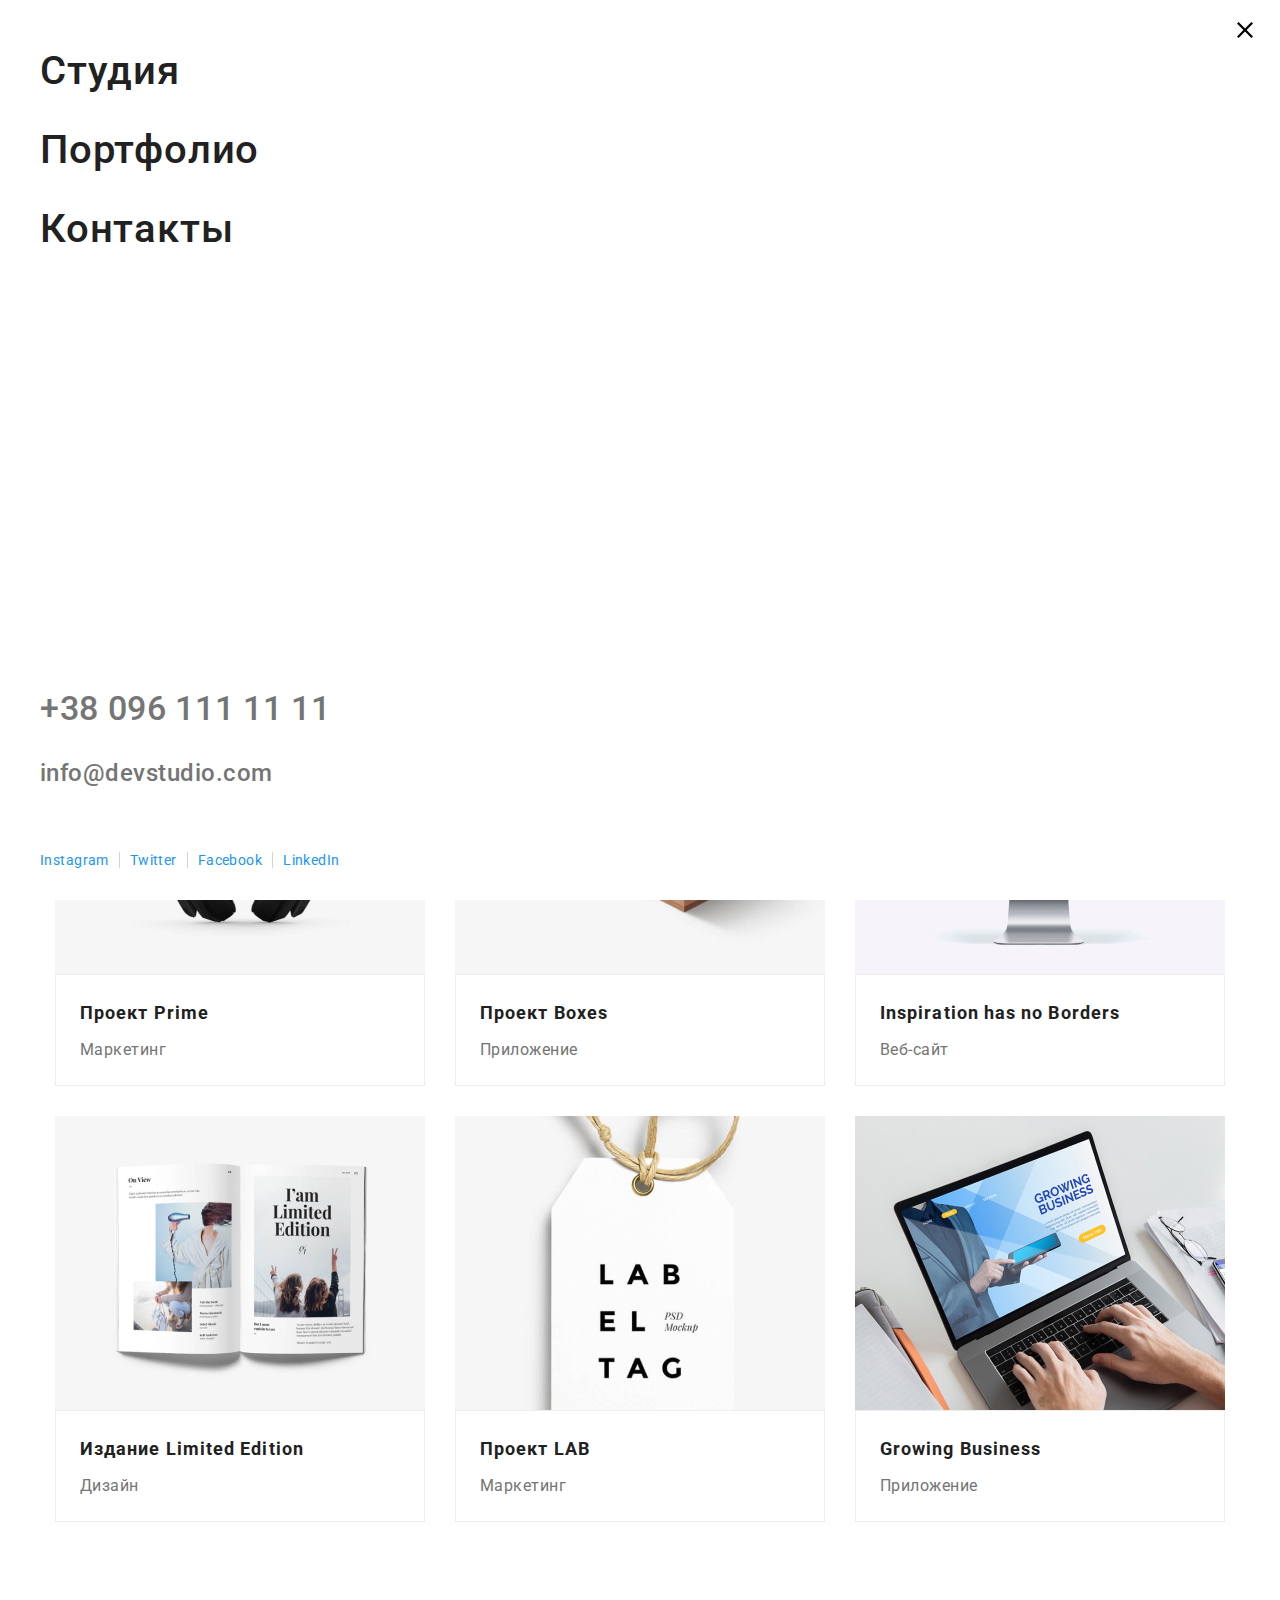
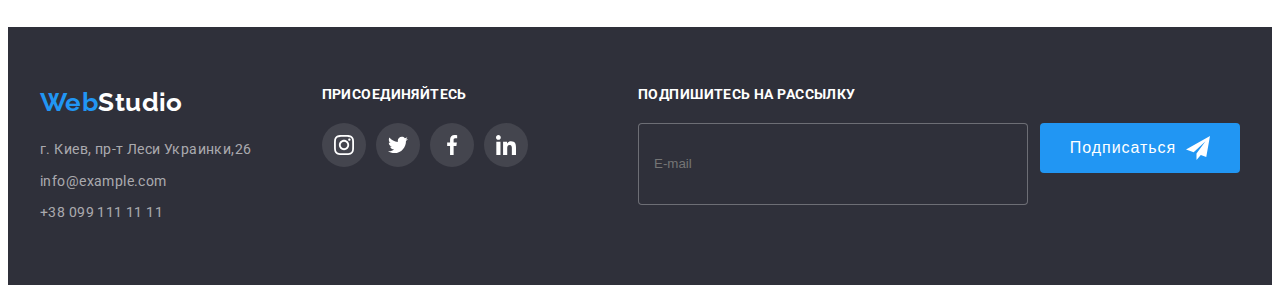
==== commit cce1cfea: "HW-08" ====
--- a/portfolio.html
+++ b/portfolio.html
@@ -51,6 +51,57 @@
                         </svg>+38 096 111 11 11</a>
                 </li>
             </ul>
+            <button type="button" class="open-mob-menu">
+                <svg class="open-mob-menu__icon" width="24" height="16">
+                    <use href="./images/icons.svg#open_mob"></use>
+                </svg>
+            </button>
+            <div class="mob-menu">
+                <div class="mob-menu-top">
+                    <button type="button" class="close-mob-menu">
+                        <svg class="open-mob-menu__icon" width="24" height="16">
+                            <use href="./images/icons.svg#close"></use>
+                        </svg>
+                    </button>
+                    <nav>
+                        <ul class="mob-menu__site-nav">
+                            <li class="mob-menu__item">
+                                <a class="mob-menu__list" href="./index.html">Студия</a>
+                            </li>
+                            <li class="mob-menu__item">
+                                <a class="mob-menu__list" href="./portfolio.html">Портфолио</a>
+                            </li>
+                            <li class="mob-menu__item">
+                                <a class="mob-menu__list" href="">Контакты</a>
+                            </li>
+                        </ul>
+                    </nav>
+                </div>
+                <div class="mob-menu-bottom">
+                    <ul class="mob-menu__auth-nav">
+                        <li class="mob-menu__item">
+                            <a class="mob-menu__list header__list--grey" href="tel:+380961111111">+38 096 111 11 11</a>
+                        </li>
+                        <li class="mob-menu__item">
+                            <a class="mob-menu__list header__list--grey" href="info@devstudio.com">info@devstudio.com</a>
+                        </li>
+                    </ul>
+                    <ul class="mob-menu__social">
+                        <li class="mob-menu__item">
+                            <a class="mob-menu__list" href="">Instagram</a>
+                        </li>
+                        <li class="mob-menu__item">
+                            <a class="mob-menu__list" href="">Twitter</a>
+                        </li>
+                        <li class="mob-menu__item">
+                            <a class="mob-menu__list" href="">Facebook</a>
+                        </li>
+                        <li class="mob-menu__item">
+                            <a class="mob-menu__list" href="">LinkedIn</a>
+                        </li>
+                    </ul>
+                </div>
+            </div>
         </div>
     </header>
     <main>
--- a/css/main.min.css
+++ b/css/main.min.css
@@ -1,2 +1,2 @@
-:root{--main-title-color: #ffffff;--main-text-color: #757575;--about-text-color: #212121;--accent-color: #2196F3;--background-color: #2F303A;--accent-navigation-color: rgba(255, 255, 255, 0.6);--group-background-color: #F5F4FA;--border-color: #EEEEEE;--svg-color: #AFB1B8;--background-position: rgba(33, 150, 243, 0.9)}.backdrop{width:100vw;height:100vh;background-color:rgba(0,0,0,0.2);position:fixed;top:0;left:0;-webkit-transition:opacity 250ms, visibility 250ms;transition:opacity 250ms, visibility 250ms}.backdrop.is-hidden .modal{-webkit-transform:scale(0.5) skew(50deg);transform:scale(0.5) skew(50deg)}.is-hidden{visibility:hidden;opacity:0;pointer-events:none}.modal{width:530px;height:580px;background-color:var(--main-title-color);border-radius:4px;position:absolute;padding:40px;top:50%;left:50%;-webkit-transform:scale(1) skew(0) translate(-50%, -50%);transform:scale(1) skew(0) translate(-50%, -50%);-webkit-transition:-webkit-transform 250ms;transition:-webkit-transform 250ms;transition:transform 250ms;transition:transform 250ms, -webkit-transform 250ms}.modal__close{position:absolute;top:8px;right:8px;width:30px;height:30px;background-color:var(--main-title-color);border:1px solid rgba(0,0,0,0.1);border-radius:50%;display:-webkit-box;display:-ms-flexbox;display:flex;-webkit-box-align:center;-ms-flex-align:center;align-items:center;-webkit-box-pack:center;-ms-flex-pack:center;justify-content:center;cursor:pointer;-webkit-transition:fill 250ms linear;transition:fill 250ms linear;-webkit-transition-timing-function:cubic-bezier(0.4, 0, 0.2, 1);transition-timing-function:cubic-bezier(0.4, 0, 0.2, 1)}.modal__close:hover,.modal__close:focus{fill:var(--accent-color)}.modal__title{font-size:20px;line-height:1.15;text-align:center;letter-spacing:0.03em;color:var(--about-text-color);margin-bottom:12px}.modal__input{padding-top:12px;padding-bottom:12px;padding-left:42px;width:100%;height:40px;border:1px solid rgba(33,33,33,0.2);-webkit-box-sizing:border-box;box-sizing:border-box;border-radius:4px;background-color:transparent;outline:none;-webkit-transition:fill 250ms linear;transition:fill 250ms linear;-webkit-transition-timing-function:cubic-bezier(0.4, 0, 0.2, 1);transition-timing-function:cubic-bezier(0.4, 0, 0.2, 1)}.modal__input:focus+.modal__icon{fill:var(--accent-color)}.modal__input:focus{border-color:var(--accent-color)}.modal__wrap{position:relative;margin-top:4px;margin-bottom:10px}.modal__icon{position:absolute;top:50%;-webkit-transform:translateY(-50%);transform:translateY(-50%);left:12px;display:inline-block}.feedback{margin-top:4px;margin-bottom:20px;padding:12px 16px;width:448px;height:120px;left:576px;top:518px;border:1px solid rgba(33,33,33,0.2);-webkit-box-sizing:border-box;box-sizing:border-box;border-radius:4px;resize:none;outline:none}.feedback:focus{border-color:var(--accent-color)}.feedback__forma{display:-webkit-box;display:-ms-flexbox;display:flex;-webkit-box-align:center;-ms-flex-align:center;align-items:center;-webkit-box-pack:center;-ms-flex-pack:center;justify-content:center}.feedback__list{margin-left:8px;font-size:14px;line-height:1.71;letter-spacing:0.03em;display:-webkit-box;display:-ms-flexbox;display:flex;-webkit-box-align:center;-ms-flex-align:center;align-items:center;color:var(--main-text-color)}.feedback__icon{fill:var(--main-title-color)}.feedback__list span{width:16px;height:15px;border:2px solid #000;margin-right:5px;border-radius:2px;display:-webkit-box;display:-ms-flexbox;display:flex;-webkit-box-align:center;-ms-flex-align:center;align-items:center;-webkit-box-pack:center;-ms-flex-pack:center;justify-content:center}.feedback__checkbox:checked+.feedback__list span{background-color:var(--accent-color);border:none}.feedback__checkbox{-webkit-appearance:none;-moz-appearance:none;appearance:none}.feedback__nav{font-size:14px;line-height:1.71;letter-spacing:0.03em;text-decoration-skip-ink:none;text-decoration:underline;color:var(--accent-color)}.feedback__submit{display:-webkit-box;display:-ms-flexbox;display:flex;-webkit-box-pack:center;-ms-flex-pack:center;justify-content:center;margin-top:20px}.feedback__btn{width:200px;height:50px;left:700px;top:430px;color:var(--main-title-color);background-color:var(--accent-color);border-radius:4px;border:none;cursor:pointer}.feedback__text{font-size:16px;line-height:1.87;letter-spacing:0.06em;color:var(--main-title-color)}ul{margin:0px;padding:0px;list-style:none}a{text-decoration:none}body{width:auto;font-family:"Roboto", sans-serif;font-size:14px;letter-spacing:0.03em;color:var(--first-text-color);background-color:var(--main-title-color)}h1,h2,h3,h4,h5,h6,p{margin:0px}img{margin:0px;padding:0px;display:block;max-width:100%;height:auto}.section{padding-top:94px;padding-bottom:94px}.article{display:none}.conteiner{width:100%;margin:0 auto;padding-left:15px;padding-right:15px}@media screen and (min-width: 480px){.conteiner{width:480px}}@media screen and (min-width: 768px){.conteiner{width:768px}}@media screen and (min-width: 1200px){.conteiner{width:1200px}}.header{width:100%;border:1px solid #ECECEC}.header__main-nav{display:-webkit-box;display:-ms-flexbox;display:flex;-webkit-box-align:center;-ms-flex-align:center;align-items:center}@media screen and (min-width: 768px) and (max-width: 1199px){.header__main-nav{-webkit-box-pack:justify;-ms-flex-pack:justify;justify-content:space-between}}.header__title{font-family:Raleway;font-style:normal;font-weight:bold;font-size:26px;line-height:1.19;letter-spacing:0.03em;color:var(--about-text-color)}.header__title .header__tab{color:var(--accent-color)}.current::after{position:absolute;content:"";width:100%;height:4px;background-color:var(--accent-color);border-radius:10px;left:0;bottom:-31.1px}.header__site-nav{display:none}@media screen and (min-width: 768px){.header__site-nav{display:-webkit-box;display:-ms-flexbox;display:flex;padding-top:32px;padding-bottom:32px}.header__site-nav .header__item:not(:last-child){margin-right:50px}}@media screen and (min-width: 1200px){.header__site-nav{margin-left:93px}}.header__auth-nav{display:none}@media screen and (min-width: 768px) and (max-width: 1199px){.header__auth-nav{display:-webkit-box;display:-ms-flexbox;display:flex;-webkit-box-orient:vertical;-webkit-box-direction:normal;-ms-flex-direction:column;flex-direction:column;-webkit-box-align:start;-ms-flex-align:start;align-items:flex-start}.header__auth-nav .header__item:last-child{margin-top:10px}}@media screen and (min-width: 1200px){.header__auth-nav{display:-webkit-box;display:-ms-flexbox;display:flex;margin-left:305px}.header__auth-nav .header__item:last-child{margin-left:30px}}.header__list{font-style:normal;font-weight:500;font-size:14px;line-height:1.14;letter-spacing:0.02em;color:var(--about-text-color);position:relative;-webkit-transition:color 250ms;transition:color 250ms;-webkit-transition-timing-function:cubic-bezier(0.4, 0, 0.2, 1);transition-timing-function:cubic-bezier(0.4, 0, 0.2, 1)}.header__list:focus,.header__list:hover{color:var(--accent-color)}.header__icon{display:inline-block;vertical-align:middle;margin-right:10px;fill:currentColor}.front{margin-left:auto;margin-right:auto;background-color:var(--background-color);background-image:-webkit-gradient(linear, left top, right top, from(rgba(47,48,58,0.4)), to(rgba(47,48,58,0.4))),url(../images/retina/font-mobile-1x.jpg);background-image:linear-gradient(to right, rgba(47,48,58,0.4), rgba(47,48,58,0.4)),url(../images/retina/font-mobile-1x.jpg);background-size:cover;background-position:center;background-repeat:no-repeat}@media (min-device-pixel-ratio: 2), (-webkit-min-device-pixel-ratio: 2), (min-resolution: 192dpi), (min-resolution: 2dppx){.front{background-image:-webkit-gradient(linear, left top, right top, from(rgba(47,48,58,0.4)), to(rgba(47,48,58,0.4))),url(../images/retina/font-mobile-2x.jpg);background-image:linear-gradient(to right, rgba(47,48,58,0.4), rgba(47,48,58,0.4)),url(../images/retina/font-mobile-2x.jpg)}}@media screen and (min-width: 768px){.front{background-image:-webkit-gradient(linear, left top, right top, from(rgba(47,48,58,0.4)), to(rgba(47,48,58,0.4))),url(../images/retina/font-tablet-1x.jpg);background-image:linear-gradient(to right, rgba(47,48,58,0.4), rgba(47,48,58,0.4)),url(../images/retina/font-tablet-1x.jpg)}}@media screen and (min-width: 768px) and (min-device-pixel-ratio: 2), screen and (min-width: 768px) and (-webkit-min-device-pixel-ratio: 2), screen and (min-width: 768px) and (min-resolution: 192dpi), screen and (min-width: 768px) and (min-resolution: 2dppx){.front{background-image:-webkit-gradient(linear, left top, right top, from(rgba(47,48,58,0.4)), to(rgba(47,48,58,0.4))),url(../images/retina/font-tablet-2x.jpg);background-image:linear-gradient(to right, rgba(47,48,58,0.4), rgba(47,48,58,0.4)),url(../images/retina/font-tablet-2x.jpg)}}@media screen and (min-width: 1200px){.front{background-image:-webkit-gradient(linear, left top, right top, from(rgba(47,48,58,0.4)), to(rgba(47,48,58,0.4))),url(../images/retina/font-desktop-1x.jpg);background-image:linear-gradient(to right, rgba(47,48,58,0.4), rgba(47,48,58,0.4)),url(../images/retina/font-desktop-1x.jpg)}}@media screen and (min-width: 1200px) and (min-device-pixel-ratio: 2), screen and (min-width: 1200px) and (-webkit-min-device-pixel-ratio: 2), screen and (min-width: 1200px) and (min-resolution: 192dpi), screen and (min-width: 1200px) and (min-resolution: 2dppx){.front{background-image:-webkit-gradient(linear, left top, right top, from(rgba(47,48,58,0.4)), to(rgba(47,48,58,0.4))),url(../images/retina/font-desktop-2x.jpg);background-image:linear-gradient(to right, rgba(47,48,58,0.4), rgba(47,48,58,0.4)),url(../images/retina/font-desktop-2x.jpg)}}.hero{padding-top:118px;padding-bottom:118px}@media screen and (min-width: 1200px){.hero{padding-top:200px;padding-bottom:200px}}.hero__conteiner{text-align:center}.hero__title{margin:0 auto;width:360px;font-style:normal;font-weight:900;font-size:26px;line-height:1.61;text-align:center;letter-spacing:0.06em;text-transform:uppercase;color:var(--main-title-color)}@media screen and (min-width: 1200px){.hero__title{width:696px;font-size:44px;line-height:1.36}}.hero__btn{margin-top:30px;width:200px;height:50px;left:700px;top:430px;text-align:center;color:var(--main-title-color);background-color:var(--accent-color);border-radius:4px;border:none;cursor:pointer}.hero__text{font-style:normal;font-weight:bold;font-size:16px;line-height:1.87;-webkit-box-align:center;-ms-flex-align:center;align-items:center;text-align:center;letter-spacing:0.06em;color:var(--main-title-color)}.about{margin-top:60px;margin-bottom:60px}@media screen and (min-width: 1200px){.about{margin-top:94px;margin-bottom:94px}}.about__list{margin-bottom:-30px}@media screen and (min-width: 768px){.about__list{display:-webkit-box;display:-ms-flexbox;display:flex;-ms-flex-wrap:wrap;flex-wrap:wrap;margin:-15px}}.about__item{width:100%;margin-bottom:30px}@media screen and (min-width: 768px){.about__item{-ms-flex-preferred-size:calc(100% / 2 - 30px);flex-basis:calc(100% / 2 - 30px);margin:15px}}@media screen and (min-width: 1200px){.about__item{-ms-flex-preferred-size:calc(100% / 4 - 30px);flex-basis:calc(100% / 4 - 30px);margin:15px}}.about__icon{display:-webkit-box;display:-ms-flexbox;display:flex;-webkit-box-pack:center;-ms-flex-pack:center;justify-content:center;-webkit-box-align:center;-ms-flex-align:center;align-items:center;margin-bottom:30px;width:100%;height:120px;background-color:var(--group-background-color);border-radius:4px}.about__title{margin-bottom:10px;color:var(--title-color);font-weight:700;font-size:14px;line-height:1.14;text-transform:uppercase;color:var(--about-text-color)}@media screen and (min-width: 768px){.about__title{text-align:left}}.about__text{font-style:normal;font-weight:normal;font-size:14px;line-height:1.71;text-align:left;letter-spacing:0.03em;color:var(--main-text-color)}.work{display:none}@media screen and (min-width: 1200px){.work{display:block}}.work__title{margin-bottom:50px;font-style:normal;font-weight:bold;font-size:36px;line-height:1.16;text-align:center;letter-spacing:0.03em;-webkit-columns:var(--about-text-color);columns:var(--about-text-color)}.work__list{display:-webkit-box;display:-ms-flexbox;display:flex}.work__list .work__item{width:370px;margin-right:30px;position:relative}.work__list .work__item:nth-child(3n){margin-right:0px}.work__text{position:absolute;bottom:0;font-style:normal;font-weight:bold;font-size:14px;line-height:1.14;text-align:center;text-transform:uppercase;color:var(--main-title-color);background-color:rgba(47,48,58,0.8);width:100%;height:70px}.work__desc{padding-top:27px}.group{background-color:var(--group-background-color);padding-top:60px;padding-bottom:60px}@media screen and (min-width: 1200px){.group{padding-top:94px;padding-bottom:94px}}.group__title{padding-bottom:50px;font-style:normal;font-weight:bold;font-size:36px;line-height:1.16;text-align:center;letter-spacing:0.03em;color:var(--about-text-color)}.group__list{margin-bottom:-30px}@media screen and (min-width: 768px){.group__list{display:-webkit-box;display:-ms-flexbox;display:flex;-ms-flex-wrap:wrap;flex-wrap:wrap;margin:-15px}}@media screen and (min-width: 1200px){.group__list{display:-webkit-box;display:-ms-flexbox;display:flex;-ms-flex-wrap:wrap;flex-wrap:wrap}}.group__item{width:100%;margin-bottom:30px;background-color:var(--main-title-color);-webkit-box-shadow:0px 1px 3px rgba(0,0,0,0.12),0px 1px 1px rgba(0,0,0,0.14),0px 2px 1px rgba(0,0,0,0.2);box-shadow:0px 1px 3px rgba(0,0,0,0.12),0px 1px 1px rgba(0,0,0,0.14),0px 2px 1px rgba(0,0,0,0.2);border-radius:0px 0px 4px 4px;text-align:center}@media screen and (min-width: 768px){.group__item{-ms-flex-preferred-size:calc(100% / 2 - 30px);flex-basis:calc(100% / 2 - 30px);margin:15px}}@media screen and (min-width: 1200px){.group__item{-ms-flex-preferred-size:calc(100% / 4 - 30px);flex-basis:calc(100% / 4 - 30px)}}.division{padding-top:30px;padding-bottom:30px}.division__title{margin-bottom:10px;font-style:normal;font-weight:500;font-size:16px;line-height:1.19;text-align:center;letter-spacing:0.03em;color:var(--about-text-color)}.division__text{margin-bottom:16px;font-style:normal;font-weight:normal;font-size:16px;line-height:1.18;text-align:center;color:var(--main-text-color)}.division__list{display:-webkit-box;display:-ms-flexbox;display:flex;-webkit-box-pack:center;-ms-flex-pack:center;justify-content:center}.division__item{width:44px;height:44px}.division__item+.division__item{margin-left:10px}.division__link{width:100%;height:100%;border-radius:50%;display:-webkit-box;display:-ms-flexbox;display:flex;-webkit-box-align:center;-ms-flex-align:center;align-items:center;-webkit-box-pack:center;-ms-flex-pack:center;justify-content:center;color:var(--svg-color);-webkit-transition:color 250ms, background-color 250ms;transition:color 250ms, background-color 250ms;-webkit-transition-timing-function:cubic-bezier(0.4, 0, 0.2, 1);transition-timing-function:cubic-bezier(0.4, 0, 0.2, 1)}.division__link:focus,.division__link:hover{background-color:var(--accent-color);color:var(--main-title-color)}.division__icon{fill:currentColor}.client{padding-top:60px;padding-bottom:60px}@media screen and (min-width: 1200px){.client{padding-top:94px;padding-bottom:94px}}.client__title{margin-bottom:50px;font-style:normal;font-weight:bold;font-size:36px;line-height:1.16;text-align:center;letter-spacing:0.03em;color:var(--about-text-color)}@media screen and (min-width: 320px){.client-list{display:-webkit-box;display:-ms-flexbox;display:flex;-ms-flex-wrap:wrap;flex-wrap:wrap;margin:-15px}}.client-item{width:100%}@media screen and (min-width: 320px){.client-item{-ms-flex-preferred-size:calc(100% / 2 - 30px);flex-basis:calc(100% / 2 - 30px);margin:15px}}@media screen and (min-width: 768px){.client-item{-ms-flex-preferred-size:calc(100% / 3 - 30px);flex-basis:calc(100% / 3 - 30px)}}@media screen and (min-width: 1200px){.client-item{-ms-flex-preferred-size:calc(100% / 6 - 30px);flex-basis:calc(100% / 6 - 30px)}}.client-link{display:-webkit-box;display:-ms-flexbox;display:flex;-webkit-box-align:center;-ms-flex-align:center;align-items:center;-webkit-box-pack:center;-ms-flex-pack:center;justify-content:center;max-width:226spx;height:92px;border:1px solid var(--svg-color);-webkit-box-sizing:border-box;box-sizing:border-box;border-radius:4px;fill:var(--svg-color);-webkit-transition:fill 250ms;transition:fill 250ms;-webkit-transition-timing-function:cubic-bezier(0.4, 0, 0.2, 1);transition-timing-function:cubic-bezier(0.4, 0, 0.2, 1)}.client-link:hover,.client-link:focus{border-color:var(--accent-color);fill:var(--accent-color)}.client-icon{width:100%}.footer{padding-top:60px;padding-bottom:60px;background-color:var(--background-color)}@media screen and (min-width: 1200px){.footer__contein{display:-webkit-box;display:-ms-flexbox;display:flex;-webkit-box-pack:justify;-ms-flex-pack:justify;justify-content:space-between}}@media screen and (min-width: 768px) and (max-width: 1199px){.footer__tablet{display:-webkit-box;display:-ms-flexbox;display:flex;-webkit-box-align:baseline;-ms-flex-align:baseline;align-items:baseline;-ms-flex-pack:distribute;justify-content:space-around}}@media screen and (min-width: 1200px){.footer__tablet{display:-webkit-box;display:-ms-flexbox;display:flex}}.footer__flex{display:-webkit-box;display:-ms-flexbox;display:flex;-webkit-box-orient:vertical;-webkit-box-direction:normal;-ms-flex-direction:column;flex-direction:column}.footer__flex .footer__item{padding-bottom:20px}@media screen and (max-width: 1199px){.footer__flex{text-align:center;margin-bottom:60px}}.footer__item{font-family:Raleway;font-weight:700;font-size:26px;line-height:1.19;color:var(--main-title-color)}.footer__item .footer__tab{color:var(--accent-color)}.address__item+.address__item{margin-top:8px}.address__link{font-style:normal;font-weight:normal;font-size:14px;line-height:1.71;letter-spacing:0.03em;color:var(--accent-navigation-color);-webkit-transition:color 250ms;transition:color 250ms;-webkit-transition-timing-function:cubic-bezier(0.4, 0, 0.2, 1);transition-timing-function:cubic-bezier(0.4, 0, 0.2, 1)}.address__link:hover,.address__link:focus{color:var(--main-title-color)}@media screen and (max-width: 1199px){.contain{text-align:center;margin-bottom:60px}}@media screen and (min-width: 1200px){.contain{margin-left:70px}}.contein__title{margin-bottom:20px;margin-right:auto;margin-left:auto;font-style:normal;font-weight:bold;font-size:14px;line-height:1.14;letter-spacing:0.03em;text-transform:uppercase;color:var(--main-title-color)}.contein__list{display:-webkit-box;display:-ms-flexbox;display:flex}@media screen and (max-width: 1199px){.contein__list{-webkit-box-pack:center;-ms-flex-pack:center;justify-content:center}}.contein__item{width:44px;height:44px}.contein__item+.contein__item{margin-left:10px}.contein__link{width:100%;height:100%;border-radius:50%;display:-webkit-box;display:-ms-flexbox;display:flex;-webkit-box-align:center;-ms-flex-align:center;align-items:center;-webkit-box-pack:center;-ms-flex-pack:center;justify-content:center;background:rgba(255,255,255,0.1);color:var(--main-title-color);-webkit-transition:color 250ms, background-color 250ms;transition:color 250ms, background-color 250ms;-webkit-transition-timing-function:cubic-bezier(0.4, 0, 0.2, 1);transition-timing-function:cubic-bezier(0.4, 0, 0.2, 1)}.contein__link:focus,.contein__link:hover{background-color:var(--accent-color);color:var(--main-title-color)}.contein__icon{fill:currentColor}@media screen and (max-width: 1199px){.exile{text-align:center}}.exile__title{margin-bottom:20px;font-style:normal;font-weight:bold;font-size:14px;line-height:1.14;letter-spacing:0.03em;text-transform:uppercase;color:var(--main-title-color)}@media screen and (min-width: 1200px){.forma{display:-webkit-box;display:-ms-flexbox;display:flex}}.forma__item{margin-bottom:20px;padding:15px;width:100%;height:50px;left:815px;top:2787px;color:var(--main-title-color);border:1px solid rgba(255,255,255,0.3);border-radius:4px;background-color:var(--background-color);outline:none}.forma__item:focus{border-color:var(--accent-color)}@media screen and (min-width: 480px){.forma__item{width:450px}}@media screen and (min-width: 1200px){.forma__item{width:358px}}@media screen and (min-width: 1200px){.forma__item{margin-right:12px}}.forma__btn{width:200px;height:50px;left:700px;top:430px;color:var(--main-title-color);background-color:var(--accent-color);border-radius:4px;border:none;cursor:pointer;font-size:16px;line-height:1.87;display:-webkit-inline-box;display:-ms-inline-flexbox;display:inline-flex;-webkit-box-align:center;-ms-flex-align:center;align-items:center;-webkit-box-pack:center;-ms-flex-pack:center;justify-content:center;letter-spacing:0.06em}.forma__icon{margin-left:10px;width:24px;height:24px;fill:var(--main-title-color)}.section__portfolio{padding-top:60px;padding-bottom:60px}@media screen and (min-width: 320px){.services{margin-bottom:40px}}.services__list{display:-webkit-box;display:-ms-flexbox;display:flex;-ms-flex-wrap:wrap;flex-wrap:wrap}.services__item+.services__item{margin-left:8px}@media screen and (max-width: 767px){.services__item:nth-last-child(-n+2){margin-top:15px}}.services__list .button{font-style:normal;font-weight:500;font-size:16px;line-height:1.62;letter-spacing:0.03em}.services__list .button:hover,.services__list .button:focus{color:var(--main-title-color);background-color:var(--accent-color);-webkit-box-shadow:0px 3px 1px rgba(0,0,0,0.1),0px 1px 2px rgba(0,0,0,0.08),0px 2px 2px rgba(0,0,0,0.12);box-shadow:0px 3px 1px rgba(0,0,0,0.1),0px 1px 2px rgba(0,0,0,0.08),0px 2px 2px rgba(0,0,0,0.12)}.services__btn{width:73px;height:38px;left:865px;top:174px;background-color:var(--group-background-color);border-radius:4px;border:none;cursor:pointer;-webkit-transition:color 250ms, background-color 250ms;transition:color 250ms, background-color 250ms;-webkit-transition-timing-function:cubic-bezier(0.4, 0, 0.2, 1);transition-timing-function:cubic-bezier(0.4, 0, 0.2, 1)}.services__site{width:128px;height:38px;left:576px;top:174px;background-color:var(--group-background-color);border-radius:4px;border:none;cursor:pointer;-webkit-transition:color 250ms, background-color 250ms;transition:color 250ms, background-color 250ms;-webkit-transition-timing-function:cubic-bezier(0.4, 0, 0.2, 1);transition-timing-function:cubic-bezier(0.4, 0, 0.2, 1)}.services__app{width:145px;height:38px;left:576px;top:174px;background-color:var(--group-background-color);border-radius:4px;border:none;cursor:pointer;-webkit-transition:color 250ms, background-color 250ms;transition:color 250ms, background-color 250ms;-webkit-transition-timing-function:cubic-bezier(0.4, 0, 0.2, 1);transition-timing-function:cubic-bezier(0.4, 0, 0.2, 1)}.services__design{width:103px;height:38px;left:865px;top:174px;background-color:var(--group-background-color);border-radius:4px;border:none;cursor:pointer;-webkit-transition:color 250ms, background-color 250ms;transition:color 250ms, background-color 250ms;-webkit-transition-timing-function:cubic-bezier(0.4, 0, 0.2, 1);transition-timing-function:cubic-bezier(0.4, 0, 0.2, 1)}.services__marketing{width:130px;height:38px;left:976px;top:174px;background-color:var(--group-background-color);border-radius:4px;border:none;cursor:pointer;-webkit-transition:color 250ms, background-color 250ms;transition:color 250ms, background-color 250ms;-webkit-transition-timing-function:cubic-bezier(0.4, 0, 0.2, 1);transition-timing-function:cubic-bezier(0.4, 0, 0.2, 1)}.order__list{display:-webkit-box;display:-ms-flexbox;display:flex;-ms-flex-wrap:wrap;flex-wrap:wrap;margin-bottom:-30px}.order__item{width:100%;margin-bottom:30px}@media screen and (min-width: 768px){.order__item{-ms-flex-preferred-size:calc(100% / 2 - 30px);flex-basis:calc(100% / 2 - 30px);margin:15px}}@media screen and (min-width: 1200px){.order__item{-ms-flex-preferred-size:calc(100% / 4 - 30px);flex-basis:calc(100% / 4 - 30px);margin:15px}}.order__item:hover{-webkit-box-shadow:0px 1px 1px rgba(0,0,0,0.12),0px 4px 4px rgba(0,0,0,0.06),1px 4px 6px rgba(0,0,0,0.16);box-shadow:0px 1px 1px rgba(0,0,0,0.12),0px 4px 4px rgba(0,0,0,0.06),1px 4px 6px rgba(0,0,0,0.16)}.order__item:hover .cards__text{-webkit-transform:translateY(0);transform:translateY(0)}.cards{position:relative;overflow:hidden}.cards__point{cursor:pointer}.cards__text{position:absolute;top:0;left:0;padding:63px 24px;font-size:18px;line-height:1.56;letter-spacing:0.03em;color:var(--main-title-color);background-color:rgba(33,150,243,0.9);height:100%;-webkit-transform:translateY(100%);transform:translateY(100%);-webkit-transition:-webkit-transform 250ms;transition:-webkit-transform 250ms;transition:transform 250ms;transition:transform 250ms, -webkit-transform 250ms;-webkit-transition-timing-function:cubic-bezier(0.4, 0, 0.2, 1);transition-timing-function:cubic-bezier(0.4, 0, 0.2, 1)}.parter{padding-top:20px;padding-bottom:20px;padding-left:24px;padding-right:24px;border:1px solid #EEEEEE;-webkit-box-sizing:border-box;box-sizing:border-box}.parter__item{text-align:left;margin-bottom:4px;font-weight:700;font-size:18px;line-height:2;letter-spacing:0.06em;color:var(--about-text-color)}.parter__text{text-align-last:left;font-size:16px;line-height:1.87;letter-spacing:0.03em;color:var(--main-text-color)}
+:root{--main-title-color: #ffffff;--main-text-color: #757575;--about-text-color: #212121;--accent-color: #2196F3;--background-color: #2F303A;--accent-navigation-color: rgba(255, 255, 255, 0.6);--group-background-color: #F5F4FA;--border-color: #EEEEEE;--svg-color: #AFB1B8;--background-position: rgba(33, 150, 243, 0.9)}.backdrop{width:100vw;height:100vh;background-color:rgba(0,0,0,0.2);position:fixed;top:0;left:0;-webkit-transition:opacity 250ms, visibility 250ms;transition:opacity 250ms, visibility 250ms}.backdrop.is-hidden .modal{-webkit-transform:scale(0.5) skew(50deg);transform:scale(0.5) skew(50deg)}.is-hidden{visibility:hidden;opacity:0;pointer-events:none}.modal{width:530px;height:580px;background-color:var(--main-title-color);border-radius:4px;position:absolute;padding:40px;top:50%;left:50%;-webkit-transform:scale(1) skew(0) translate(-50%, -50%);transform:scale(1) skew(0) translate(-50%, -50%);-webkit-transition:-webkit-transform 250ms;transition:-webkit-transform 250ms;transition:transform 250ms;transition:transform 250ms, -webkit-transform 250ms}.modal__close{position:absolute;top:8px;right:8px;width:30px;height:30px;background-color:var(--main-title-color);border:1px solid rgba(0,0,0,0.1);border-radius:50%;display:-webkit-box;display:-ms-flexbox;display:flex;-webkit-box-align:center;-ms-flex-align:center;align-items:center;-webkit-box-pack:center;-ms-flex-pack:center;justify-content:center;cursor:pointer;-webkit-transition:fill 250ms linear;transition:fill 250ms linear;-webkit-transition-timing-function:cubic-bezier(0.4, 0, 0.2, 1);transition-timing-function:cubic-bezier(0.4, 0, 0.2, 1)}.modal__close:hover,.modal__close:focus{fill:var(--accent-color)}.modal__title{font-size:20px;line-height:1.15;text-align:center;letter-spacing:0.03em;color:var(--about-text-color);margin-bottom:12px}.modal__input{padding-top:12px;padding-bottom:12px;padding-left:42px;width:100%;height:40px;border:1px solid rgba(33,33,33,0.2);-webkit-box-sizing:border-box;box-sizing:border-box;border-radius:4px;background-color:transparent;outline:none;-webkit-transition:fill 250ms linear;transition:fill 250ms linear;-webkit-transition-timing-function:cubic-bezier(0.4, 0, 0.2, 1);transition-timing-function:cubic-bezier(0.4, 0, 0.2, 1)}.modal__input:focus+.modal__icon{fill:var(--accent-color)}.modal__input:focus{border-color:var(--accent-color)}.modal__wrap{position:relative;margin-top:4px;margin-bottom:10px}.modal__icon{position:absolute;top:50%;-webkit-transform:translateY(-50%);transform:translateY(-50%);left:12px;display:inline-block}.feedback{margin-top:4px;margin-bottom:20px;padding:12px 16px;width:448px;height:120px;left:576px;top:518px;border:1px solid rgba(33,33,33,0.2);-webkit-box-sizing:border-box;box-sizing:border-box;border-radius:4px;resize:none;outline:none}.feedback:focus{border-color:var(--accent-color)}.feedback__forma{display:-webkit-box;display:-ms-flexbox;display:flex;-webkit-box-align:center;-ms-flex-align:center;align-items:center;-webkit-box-pack:center;-ms-flex-pack:center;justify-content:center}.feedback__list{margin-left:8px;font-size:14px;line-height:1.71;letter-spacing:0.03em;display:-webkit-box;display:-ms-flexbox;display:flex;-webkit-box-align:center;-ms-flex-align:center;align-items:center;color:var(--main-text-color)}.feedback__icon{fill:var(--main-title-color)}.feedback__list span{width:16px;height:15px;border:2px solid #000;margin-right:5px;border-radius:2px;display:-webkit-box;display:-ms-flexbox;display:flex;-webkit-box-align:center;-ms-flex-align:center;align-items:center;-webkit-box-pack:center;-ms-flex-pack:center;justify-content:center}.feedback__checkbox:checked+.feedback__list span{background-color:var(--accent-color);border:none}.feedback__checkbox{-webkit-appearance:none;-moz-appearance:none;appearance:none}.feedback__nav{font-size:14px;line-height:1.71;letter-spacing:0.03em;text-decoration-skip-ink:none;text-decoration:underline;color:var(--accent-color)}.feedback__submit{display:-webkit-box;display:-ms-flexbox;display:flex;-webkit-box-pack:center;-ms-flex-pack:center;justify-content:center;margin-top:20px}.feedback__btn{width:200px;height:50px;left:700px;top:430px;color:var(--main-title-color);background-color:var(--accent-color);border-radius:4px;border:none;cursor:pointer}.feedback__text{font-size:16px;line-height:1.87;letter-spacing:0.06em;color:var(--main-title-color)}ul{margin:0px;padding:0px;list-style:none}a{text-decoration:none}body{width:auto;font-family:"Roboto", sans-serif;font-size:14px;letter-spacing:0.03em;color:var(--first-text-color);background-color:var(--main-title-color)}h1,h2,h3,h4,h5,h6,p{margin:0px}img{margin:0px;padding:0px;display:block;max-width:100%;height:auto}.section{padding-top:94px;padding-bottom:94px}.article{display:none}.conteiner{width:100%;margin:0 auto;padding-left:15px;padding-right:15px}@media screen and (min-width: 480px){.conteiner{width:480px}}@media screen and (min-width: 768px){.conteiner{width:768px}}@media screen and (min-width: 1200px){.conteiner{width:1200px}}.header{width:100%;border:1px solid #ECECEC}.header__main-nav{display:-webkit-box;display:-ms-flexbox;display:flex;-webkit-box-align:center;-ms-flex-align:center;align-items:center}@media screen and (min-width: 768px) and (max-width: 1199px){.header__main-nav{-webkit-box-pack:justify;-ms-flex-pack:justify;justify-content:space-between}}.header__title{font-family:Raleway;font-style:normal;font-weight:bold;font-size:26px;line-height:1.19;letter-spacing:0.03em;color:var(--about-text-color)}.header__title .header__tab{color:var(--accent-color)}.current::after{position:absolute;content:"";width:100%;height:4px;background-color:var(--accent-color);border-radius:10px;left:0;bottom:-31.1px}.header__site-nav{display:none}@media screen and (min-width: 768px){.header__site-nav{display:-webkit-box;display:-ms-flexbox;display:flex;padding-top:32px;padding-bottom:32px}.header__site-nav .header__item:not(:last-child){margin-right:50px}}@media screen and (min-width: 1200px){.header__site-nav{margin-left:93px}}.header__auth-nav{display:none}@media screen and (min-width: 768px) and (max-width: 1199px){.header__auth-nav{display:-webkit-box;display:-ms-flexbox;display:flex;-webkit-box-orient:vertical;-webkit-box-direction:normal;-ms-flex-direction:column;flex-direction:column;-webkit-box-align:start;-ms-flex-align:start;align-items:flex-start}.header__auth-nav .header__item:last-child{margin-top:10px}}@media screen and (min-width: 1200px){.header__auth-nav{display:-webkit-box;display:-ms-flexbox;display:flex;margin-left:305px}.header__auth-nav .header__item:last-child{margin-left:30px}}.header__list{font-style:normal;font-weight:500;font-size:14px;line-height:1.14;letter-spacing:0.02em;color:var(--about-text-color);position:relative;-webkit-transition:color 250ms;transition:color 250ms;-webkit-transition-timing-function:cubic-bezier(0.4, 0, 0.2, 1);transition-timing-function:cubic-bezier(0.4, 0, 0.2, 1)}.header__list:focus,.header__list:hover{color:var(--accent-color)}.header__list--grey{color:var(--main-text-color)}.header__icon{display:inline-block;vertical-align:middle;margin-right:10px;fill:currentColor}.open-mob-menu{display:none}@media screen and (max-width: 767px){.open-mob-menu{margin-left:auto;width:40px;height:40px;background-color:var(--main-title-color);border:none;display:-webkit-box;display:-ms-flexbox;display:flex;-webkit-box-align:center;-ms-flex-align:center;align-items:center;-webkit-box-pack:center;-ms-flex-pack:center;justify-content:center;cursor:pointer;-webkit-transition:fill 250ms linear;transition:fill 250ms linear;-webkit-transition-timing-function:cubic-bezier(0.4, 0, 0.2, 1);transition-timing-function:cubic-bezier(0.4, 0, 0.2, 1)}.open-mob-menu:hover,.open-mob-menu:focus{fill:var(--accent-color)}}.close-mob-menu{position:absolute;top:10px;right:15px;width:40px;height:40px;background-color:var(--main-title-color);border:none;display:-webkit-box;display:-ms-flexbox;display:flex;-webkit-box-align:center;-ms-flex-align:center;align-items:center;-webkit-box-pack:center;-ms-flex-pack:center;justify-content:center;cursor:pointer;-webkit-transition:fill 250ms linear;transition:fill 250ms linear;-webkit-transition-timing-function:cubic-bezier(0.4, 0, 0.2, 1);transition-timing-function:cubic-bezier(0.4, 0, 0.2, 1)}.close-mob-menu:hover,.close-mob-menu:focus{fill:var(--accent-color)}.mob-menu{display:-webkit-box;display:-ms-flexbox;display:flex;-webkit-box-orient:vertical;-webkit-box-direction:normal;-ms-flex-direction:column;flex-direction:column;-webkit-box-pack:justify;-ms-flex-pack:justify;justify-content:space-between;position:fixed;background-color:var(--main-title-color);width:100vw;height:100vh;top:0;left:0;z-index:5}.mob-menu__site-nav{margin-top:48px;margin-left:40px}.mob-menu__site-nav .mob-menu__list{font-weight:500;font-size:40px;line-height:1.17;letter-spacing:0.02em;color:var(--about-text-color)}.mob-menu__item:not(:last-child){margin-bottom:32px}.mob-menu__auth-nav{margin-left:40px;margin-bottom:64px}.mob-menu__auth-nav .mob-menu__item:not(:last-child) .mob-menu__list{font-weight:500;font-size:34px;line-height:1.11;letter-spacing:0.02em}.mob-menu__auth-nav .mob-menu__list{font-weight:500;font-size:24px;line-height:1.16;letter-spacing:0.02em}.mob-menu__social{margin-left:30px;display:-webkit-box;display:-ms-flexbox;display:flex}.mob-menu__social .mob-menu__item:not(:last-child){border-right:1px solid rgba(33,33,33,0.2)}.mob-menu__social .mob-menu__list{padding-left:10px;padding-right:10px;color:var(--accent-color)}.mob-menu__list{-webkit-transition:color 250ms;transition:color 250ms;-webkit-transition-timing-function:cubic-bezier(0.4, 0, 0.2, 1);transition-timing-function:cubic-bezier(0.4, 0, 0.2, 1)}.mob-menu__list:focus,.mob-menu__list:hover{color:var(--accent-color)}.front{margin-left:auto;margin-right:auto;background-color:var(--background-color);background-image:-webkit-gradient(linear, left top, right top, from(rgba(47,48,58,0.4)), to(rgba(47,48,58,0.4))),url(../images/retina/font-mobile-1x.jpg);background-image:linear-gradient(to right, rgba(47,48,58,0.4), rgba(47,48,58,0.4)),url(../images/retina/font-mobile-1x.jpg);background-size:cover;background-position:center;background-repeat:no-repeat}@media (min-device-pixel-ratio: 2), (-webkit-min-device-pixel-ratio: 2), (min-resolution: 192dpi), (min-resolution: 2dppx){.front{background-image:-webkit-gradient(linear, left top, right top, from(rgba(47,48,58,0.4)), to(rgba(47,48,58,0.4))),url(../images/retina/font-mobile-2x.jpg);background-image:linear-gradient(to right, rgba(47,48,58,0.4), rgba(47,48,58,0.4)),url(../images/retina/font-mobile-2x.jpg)}}@media screen and (min-width: 768px){.front{background-image:-webkit-gradient(linear, left top, right top, from(rgba(47,48,58,0.4)), to(rgba(47,48,58,0.4))),url(../images/retina/font-tablet-1x.jpg);background-image:linear-gradient(to right, rgba(47,48,58,0.4), rgba(47,48,58,0.4)),url(../images/retina/font-tablet-1x.jpg)}}@media screen and (min-width: 768px) and (min-device-pixel-ratio: 2), screen and (min-width: 768px) and (-webkit-min-device-pixel-ratio: 2), screen and (min-width: 768px) and (min-resolution: 192dpi), screen and (min-width: 768px) and (min-resolution: 2dppx){.front{background-image:-webkit-gradient(linear, left top, right top, from(rgba(47,48,58,0.4)), to(rgba(47,48,58,0.4))),url(../images/retina/font-tablet-2x.jpg);background-image:linear-gradient(to right, rgba(47,48,58,0.4), rgba(47,48,58,0.4)),url(../images/retina/font-tablet-2x.jpg)}}@media screen and (min-width: 1200px){.front{background-image:-webkit-gradient(linear, left top, right top, from(rgba(47,48,58,0.4)), to(rgba(47,48,58,0.4))),url(../images/retina/font-desktop-1x.jpg);background-image:linear-gradient(to right, rgba(47,48,58,0.4), rgba(47,48,58,0.4)),url(../images/retina/font-desktop-1x.jpg)}}@media screen and (min-width: 1200px) and (min-device-pixel-ratio: 2), screen and (min-width: 1200px) and (-webkit-min-device-pixel-ratio: 2), screen and (min-width: 1200px) and (min-resolution: 192dpi), screen and (min-width: 1200px) and (min-resolution: 2dppx){.front{background-image:-webkit-gradient(linear, left top, right top, from(rgba(47,48,58,0.4)), to(rgba(47,48,58,0.4))),url(../images/retina/font-desktop-2x.jpg);background-image:linear-gradient(to right, rgba(47,48,58,0.4), rgba(47,48,58,0.4)),url(../images/retina/font-desktop-2x.jpg)}}.hero{padding-top:118px;padding-bottom:118px}@media screen and (min-width: 1200px){.hero{padding-top:200px;padding-bottom:200px}}.hero__conteiner{text-align:center}.hero__title{margin:0 auto;width:360px;font-style:normal;font-weight:900;font-size:26px;line-height:1.61;text-align:center;letter-spacing:0.06em;text-transform:uppercase;color:var(--main-title-color)}@media screen and (min-width: 1200px){.hero__title{width:696px;font-size:44px;line-height:1.36}}.hero__btn{margin-top:30px;width:200px;height:50px;left:700px;top:430px;text-align:center;color:var(--main-title-color);background-color:var(--accent-color);border-radius:4px;border:none;cursor:pointer}.hero__text{font-style:normal;font-weight:bold;font-size:16px;line-height:1.87;-webkit-box-align:center;-ms-flex-align:center;align-items:center;text-align:center;letter-spacing:0.06em;color:var(--main-title-color)}.about{margin-top:60px;margin-bottom:60px}@media screen and (min-width: 1200px){.about{margin-top:94px;margin-bottom:94px}}.about__list{margin-bottom:-30px}@media screen and (min-width: 768px){.about__list{display:-webkit-box;display:-ms-flexbox;display:flex;-ms-flex-wrap:wrap;flex-wrap:wrap;margin:-15px}}.about__item{width:100%;margin-bottom:30px}@media screen and (min-width: 768px){.about__item{-ms-flex-preferred-size:calc(100% / 2 - 30px);flex-basis:calc(100% / 2 - 30px);margin:15px}}@media screen and (min-width: 1200px){.about__item{-ms-flex-preferred-size:calc(100% / 4 - 30px);flex-basis:calc(100% / 4 - 30px);margin:15px}}.about__icon{display:-webkit-box;display:-ms-flexbox;display:flex;-webkit-box-pack:center;-ms-flex-pack:center;justify-content:center;-webkit-box-align:center;-ms-flex-align:center;align-items:center;margin-bottom:30px;width:100%;height:120px;background-color:var(--group-background-color);border-radius:4px}.about__title{margin-bottom:10px;color:var(--title-color);font-weight:700;font-size:14px;line-height:1.14;text-transform:uppercase;color:var(--about-text-color)}@media screen and (min-width: 768px){.about__title{text-align:left}}.about__text{font-style:normal;font-weight:normal;font-size:14px;line-height:1.71;text-align:left;letter-spacing:0.03em;color:var(--main-text-color)}.work{display:none}@media screen and (min-width: 1200px){.work{display:block}}.work__title{margin-bottom:50px;font-style:normal;font-weight:bold;font-size:36px;line-height:1.16;text-align:center;letter-spacing:0.03em;-webkit-columns:var(--about-text-color);columns:var(--about-text-color)}.work__list{display:-webkit-box;display:-ms-flexbox;display:flex}.work__list .work__item{width:370px;margin-right:30px;position:relative}.work__list .work__item:nth-child(3n){margin-right:0px}.work__text{position:absolute;bottom:0;font-style:normal;font-weight:bold;font-size:14px;line-height:1.14;text-align:center;text-transform:uppercase;color:var(--main-title-color);background-color:rgba(47,48,58,0.8);width:100%;height:70px}.work__desc{padding-top:27px}.group{background-color:var(--group-background-color);padding-top:60px;padding-bottom:60px}@media screen and (min-width: 1200px){.group{padding-top:94px;padding-bottom:94px}}.group__title{padding-bottom:50px;font-style:normal;font-weight:bold;font-size:36px;line-height:1.16;text-align:center;letter-spacing:0.03em;color:var(--about-text-color)}.group__list{margin-bottom:-30px}@media screen and (min-width: 768px){.group__list{display:-webkit-box;display:-ms-flexbox;display:flex;-ms-flex-wrap:wrap;flex-wrap:wrap;margin:-15px}}@media screen and (min-width: 1200px){.group__list{display:-webkit-box;display:-ms-flexbox;display:flex;-ms-flex-wrap:wrap;flex-wrap:wrap}}.group__item{width:100%;margin-bottom:30px;background-color:var(--main-title-color);-webkit-box-shadow:0px 1px 3px rgba(0,0,0,0.12),0px 1px 1px rgba(0,0,0,0.14),0px 2px 1px rgba(0,0,0,0.2);box-shadow:0px 1px 3px rgba(0,0,0,0.12),0px 1px 1px rgba(0,0,0,0.14),0px 2px 1px rgba(0,0,0,0.2);border-radius:0px 0px 4px 4px;text-align:center}@media screen and (min-width: 768px){.group__item{-ms-flex-preferred-size:calc(100% / 2 - 30px);flex-basis:calc(100% / 2 - 30px);margin:15px}}@media screen and (min-width: 1200px){.group__item{-ms-flex-preferred-size:calc(100% / 4 - 30px);flex-basis:calc(100% / 4 - 30px)}}.division{padding-top:30px;padding-bottom:30px}.division__title{margin-bottom:10px;font-style:normal;font-weight:500;font-size:16px;line-height:1.19;text-align:center;letter-spacing:0.03em;color:var(--about-text-color)}.division__text{margin-bottom:16px;font-style:normal;font-weight:normal;font-size:16px;line-height:1.18;text-align:center;color:var(--main-text-color)}.division__list{display:-webkit-box;display:-ms-flexbox;display:flex;-webkit-box-pack:center;-ms-flex-pack:center;justify-content:center}.division__item{width:44px;height:44px}.division__item+.division__item{margin-left:10px}.division__link{width:100%;height:100%;border-radius:50%;display:-webkit-box;display:-ms-flexbox;display:flex;-webkit-box-align:center;-ms-flex-align:center;align-items:center;-webkit-box-pack:center;-ms-flex-pack:center;justify-content:center;color:var(--svg-color);-webkit-transition:color 250ms, background-color 250ms;transition:color 250ms, background-color 250ms;-webkit-transition-timing-function:cubic-bezier(0.4, 0, 0.2, 1);transition-timing-function:cubic-bezier(0.4, 0, 0.2, 1)}.division__link:focus,.division__link:hover{background-color:var(--accent-color);color:var(--main-title-color)}.division__icon{fill:currentColor}.client{padding-top:60px;padding-bottom:60px}@media screen and (min-width: 1200px){.client{padding-top:94px;padding-bottom:94px}}.client__title{margin-bottom:50px;font-style:normal;font-weight:bold;font-size:36px;line-height:1.16;text-align:center;letter-spacing:0.03em;color:var(--about-text-color)}@media screen and (min-width: 320px){.client-list{display:-webkit-box;display:-ms-flexbox;display:flex;-ms-flex-wrap:wrap;flex-wrap:wrap;margin:-15px}}.client-item{width:100%}@media screen and (min-width: 320px){.client-item{-ms-flex-preferred-size:calc(100% / 2 - 30px);flex-basis:calc(100% / 2 - 30px);margin:15px}}@media screen and (min-width: 768px){.client-item{-ms-flex-preferred-size:calc(100% / 3 - 30px);flex-basis:calc(100% / 3 - 30px)}}@media screen and (min-width: 1200px){.client-item{-ms-flex-preferred-size:calc(100% / 6 - 30px);flex-basis:calc(100% / 6 - 30px)}}.client-link{display:-webkit-box;display:-ms-flexbox;display:flex;-webkit-box-align:center;-ms-flex-align:center;align-items:center;-webkit-box-pack:center;-ms-flex-pack:center;justify-content:center;max-width:226spx;height:92px;border:1px solid var(--svg-color);-webkit-box-sizing:border-box;box-sizing:border-box;border-radius:4px;fill:var(--svg-color);-webkit-transition:fill 250ms;transition:fill 250ms;-webkit-transition-timing-function:cubic-bezier(0.4, 0, 0.2, 1);transition-timing-function:cubic-bezier(0.4, 0, 0.2, 1)}.client-link:hover,.client-link:focus{border-color:var(--accent-color);fill:var(--accent-color)}.client-icon{width:100%}.footer{padding-top:60px;padding-bottom:60px;background-color:var(--background-color)}@media screen and (min-width: 1200px){.footer__contein{display:-webkit-box;display:-ms-flexbox;display:flex;-webkit-box-pack:justify;-ms-flex-pack:justify;justify-content:space-between}}@media screen and (min-width: 768px) and (max-width: 1199px){.footer__tablet{display:-webkit-box;display:-ms-flexbox;display:flex;-webkit-box-align:baseline;-ms-flex-align:baseline;align-items:baseline;-ms-flex-pack:distribute;justify-content:space-around}}@media screen and (min-width: 1200px){.footer__tablet{display:-webkit-box;display:-ms-flexbox;display:flex}}.footer__flex{display:-webkit-box;display:-ms-flexbox;display:flex;-webkit-box-orient:vertical;-webkit-box-direction:normal;-ms-flex-direction:column;flex-direction:column}.footer__flex .footer__item{padding-bottom:20px}@media screen and (max-width: 1199px){.footer__flex{text-align:center;margin-bottom:60px}}.footer__item{font-family:Raleway;font-weight:700;font-size:26px;line-height:1.19;color:var(--main-title-color)}.footer__item .footer__tab{color:var(--accent-color)}.address__item+.address__item{margin-top:8px}.address__link{font-style:normal;font-weight:normal;font-size:14px;line-height:1.71;letter-spacing:0.03em;color:var(--accent-navigation-color);-webkit-transition:color 250ms;transition:color 250ms;-webkit-transition-timing-function:cubic-bezier(0.4, 0, 0.2, 1);transition-timing-function:cubic-bezier(0.4, 0, 0.2, 1)}.address__link:hover,.address__link:focus{color:var(--main-title-color)}@media screen and (max-width: 1199px){.contain{text-align:center;margin-bottom:60px}}@media screen and (min-width: 1200px){.contain{margin-left:70px}}.contein__title{margin-bottom:20px;margin-right:auto;margin-left:auto;font-style:normal;font-weight:bold;font-size:14px;line-height:1.14;letter-spacing:0.03em;text-transform:uppercase;color:var(--main-title-color)}.contein__list{display:-webkit-box;display:-ms-flexbox;display:flex}@media screen and (max-width: 1199px){.contein__list{-webkit-box-pack:center;-ms-flex-pack:center;justify-content:center}}.contein__item{width:44px;height:44px}.contein__item+.contein__item{margin-left:10px}.contein__link{width:100%;height:100%;border-radius:50%;display:-webkit-box;display:-ms-flexbox;display:flex;-webkit-box-align:center;-ms-flex-align:center;align-items:center;-webkit-box-pack:center;-ms-flex-pack:center;justify-content:center;background:rgba(255,255,255,0.1);color:var(--main-title-color);-webkit-transition:color 250ms, background-color 250ms;transition:color 250ms, background-color 250ms;-webkit-transition-timing-function:cubic-bezier(0.4, 0, 0.2, 1);transition-timing-function:cubic-bezier(0.4, 0, 0.2, 1)}.contein__link:focus,.contein__link:hover{background-color:var(--accent-color);color:var(--main-title-color)}.contein__icon{fill:currentColor}@media screen and (max-width: 1199px){.exile{text-align:center}}.exile__title{margin-bottom:20px;font-style:normal;font-weight:bold;font-size:14px;line-height:1.14;letter-spacing:0.03em;text-transform:uppercase;color:var(--main-title-color)}@media screen and (min-width: 1200px){.forma{display:-webkit-box;display:-ms-flexbox;display:flex}}.forma__item{margin-bottom:20px;padding:15px;width:100%;height:50px;left:815px;top:2787px;color:var(--main-title-color);border:1px solid rgba(255,255,255,0.3);border-radius:4px;background-color:var(--background-color);outline:none}.forma__item:focus{border-color:var(--accent-color)}@media screen and (min-width: 480px){.forma__item{width:450px}}@media screen and (min-width: 1200px){.forma__item{width:358px}}@media screen and (min-width: 1200px){.forma__item{margin-right:12px}}.forma__btn{width:200px;height:50px;left:700px;top:430px;color:var(--main-title-color);background-color:var(--accent-color);border-radius:4px;border:none;cursor:pointer;font-size:16px;line-height:1.87;display:-webkit-inline-box;display:-ms-inline-flexbox;display:inline-flex;-webkit-box-align:center;-ms-flex-align:center;align-items:center;-webkit-box-pack:center;-ms-flex-pack:center;justify-content:center;letter-spacing:0.06em}.forma__icon{margin-left:10px;width:24px;height:24px;fill:var(--main-title-color)}.section__portfolio{padding-top:60px;padding-bottom:60px}.services{display:-webkit-box;display:-ms-flexbox;display:flex;-webkit-box-pack:center;-ms-flex-pack:center;justify-content:center}@media screen and (min-width: 320px){.services{margin-bottom:40px}}.services__list{display:-webkit-box;display:-ms-flexbox;display:flex;-ms-flex-wrap:wrap;flex-wrap:wrap}.services__item+.services__item{margin-left:8px}@media screen and (max-width: 767px){.services__item:nth-last-child(-n+2){margin-top:15px}}.services__list .button{font-style:normal;font-weight:500;font-size:16px;line-height:1.62;letter-spacing:0.03em}.services__list .button:hover,.services__list .button:focus{color:var(--main-title-color);background-color:var(--accent-color);-webkit-box-shadow:0px 3px 1px rgba(0,0,0,0.1),0px 1px 2px rgba(0,0,0,0.08),0px 2px 2px rgba(0,0,0,0.12);box-shadow:0px 3px 1px rgba(0,0,0,0.1),0px 1px 2px rgba(0,0,0,0.08),0px 2px 2px rgba(0,0,0,0.12)}.services__btn{width:73px;height:38px;left:865px;top:174px;background-color:var(--group-background-color);border-radius:4px;border:none;cursor:pointer;-webkit-transition:color 250ms, background-color 250ms;transition:color 250ms, background-color 250ms;-webkit-transition-timing-function:cubic-bezier(0.4, 0, 0.2, 1);transition-timing-function:cubic-bezier(0.4, 0, 0.2, 1)}.services__site{width:128px;height:38px;left:576px;top:174px;background-color:var(--group-background-color);border-radius:4px;border:none;cursor:pointer;-webkit-transition:color 250ms, background-color 250ms;transition:color 250ms, background-color 250ms;-webkit-transition-timing-function:cubic-bezier(0.4, 0, 0.2, 1);transition-timing-function:cubic-bezier(0.4, 0, 0.2, 1)}.services__app{width:145px;height:38px;left:576px;top:174px;background-color:var(--group-background-color);border-radius:4px;border:none;cursor:pointer;-webkit-transition:color 250ms, background-color 250ms;transition:color 250ms, background-color 250ms;-webkit-transition-timing-function:cubic-bezier(0.4, 0, 0.2, 1);transition-timing-function:cubic-bezier(0.4, 0, 0.2, 1)}.services__design{width:103px;height:38px;left:865px;top:174px;background-color:var(--group-background-color);border-radius:4px;border:none;cursor:pointer;-webkit-transition:color 250ms, background-color 250ms;transition:color 250ms, background-color 250ms;-webkit-transition-timing-function:cubic-bezier(0.4, 0, 0.2, 1);transition-timing-function:cubic-bezier(0.4, 0, 0.2, 1)}.services__marketing{width:130px;height:38px;left:976px;top:174px;background-color:var(--group-background-color);border-radius:4px;border:none;cursor:pointer;-webkit-transition:color 250ms, background-color 250ms;transition:color 250ms, background-color 250ms;-webkit-transition-timing-function:cubic-bezier(0.4, 0, 0.2, 1);transition-timing-function:cubic-bezier(0.4, 0, 0.2, 1)}.order__list{display:-webkit-box;display:-ms-flexbox;display:flex;-ms-flex-wrap:wrap;flex-wrap:wrap;margin-bottom:30px}.order__item{display:-webkit-box;display:-ms-flexbox;display:flex;-webkit-box-orient:vertical;-webkit-box-direction:normal;-ms-flex-direction:column;flex-direction:column;width:100%;margin-bottom:30px}@media screen and (min-width: 768px){.order__item{-ms-flex-preferred-size:calc(100% / 2 - 30px);flex-basis:calc(100% / 2 - 30px);margin:15px}}@media screen and (min-width: 1200px){.order__item{-ms-flex-preferred-size:calc(100% / 3 - 30px);flex-basis:calc(100% / 3 - 30px);margin:15px}}.order__item:hover{-webkit-box-shadow:0px 1px 1px rgba(0,0,0,0.12),0px 4px 4px rgba(0,0,0,0.06),1px 4px 6px rgba(0,0,0,0.16);box-shadow:0px 1px 1px rgba(0,0,0,0.12),0px 4px 4px rgba(0,0,0,0.06),1px 4px 6px rgba(0,0,0,0.16)}.order__item:hover .cards__text{-webkit-transform:translateY(0);transform:translateY(0)}.cards{position:relative;overflow:hidden}.cards__point{cursor:pointer}.cards__text{position:absolute;top:0;left:0;padding:63px 24px;font-size:18px;line-height:1.56;letter-spacing:0.03em;color:var(--main-title-color);background-color:rgba(33,150,243,0.9);height:100%;-webkit-transform:translateY(100%);transform:translateY(100%);-webkit-transition:-webkit-transform 250ms;transition:-webkit-transform 250ms;transition:transform 250ms;transition:transform 250ms, -webkit-transform 250ms;-webkit-transition-timing-function:cubic-bezier(0.4, 0, 0.2, 1);transition-timing-function:cubic-bezier(0.4, 0, 0.2, 1)}.parter{padding-top:20px;padding-bottom:20px;padding-left:24px;padding-right:24px;-webkit-box-flex:1;-ms-flex-positive:1;flex-grow:1;border:1px solid #EEEEEE;-webkit-box-sizing:border-box;box-sizing:border-box}@media screen and (min-width: 1200px){.parter{padding-right:0px}}.parter__item{text-align:left;margin-bottom:4px;font-weight:700;font-size:18px;line-height:2;letter-spacing:0.06em;color:var(--about-text-color)}.parter__text{text-align-last:left;font-size:16px;line-height:1.87;letter-spacing:0.03em;color:var(--main-text-color)}
 /*# sourceMappingURL=main.min.css.map */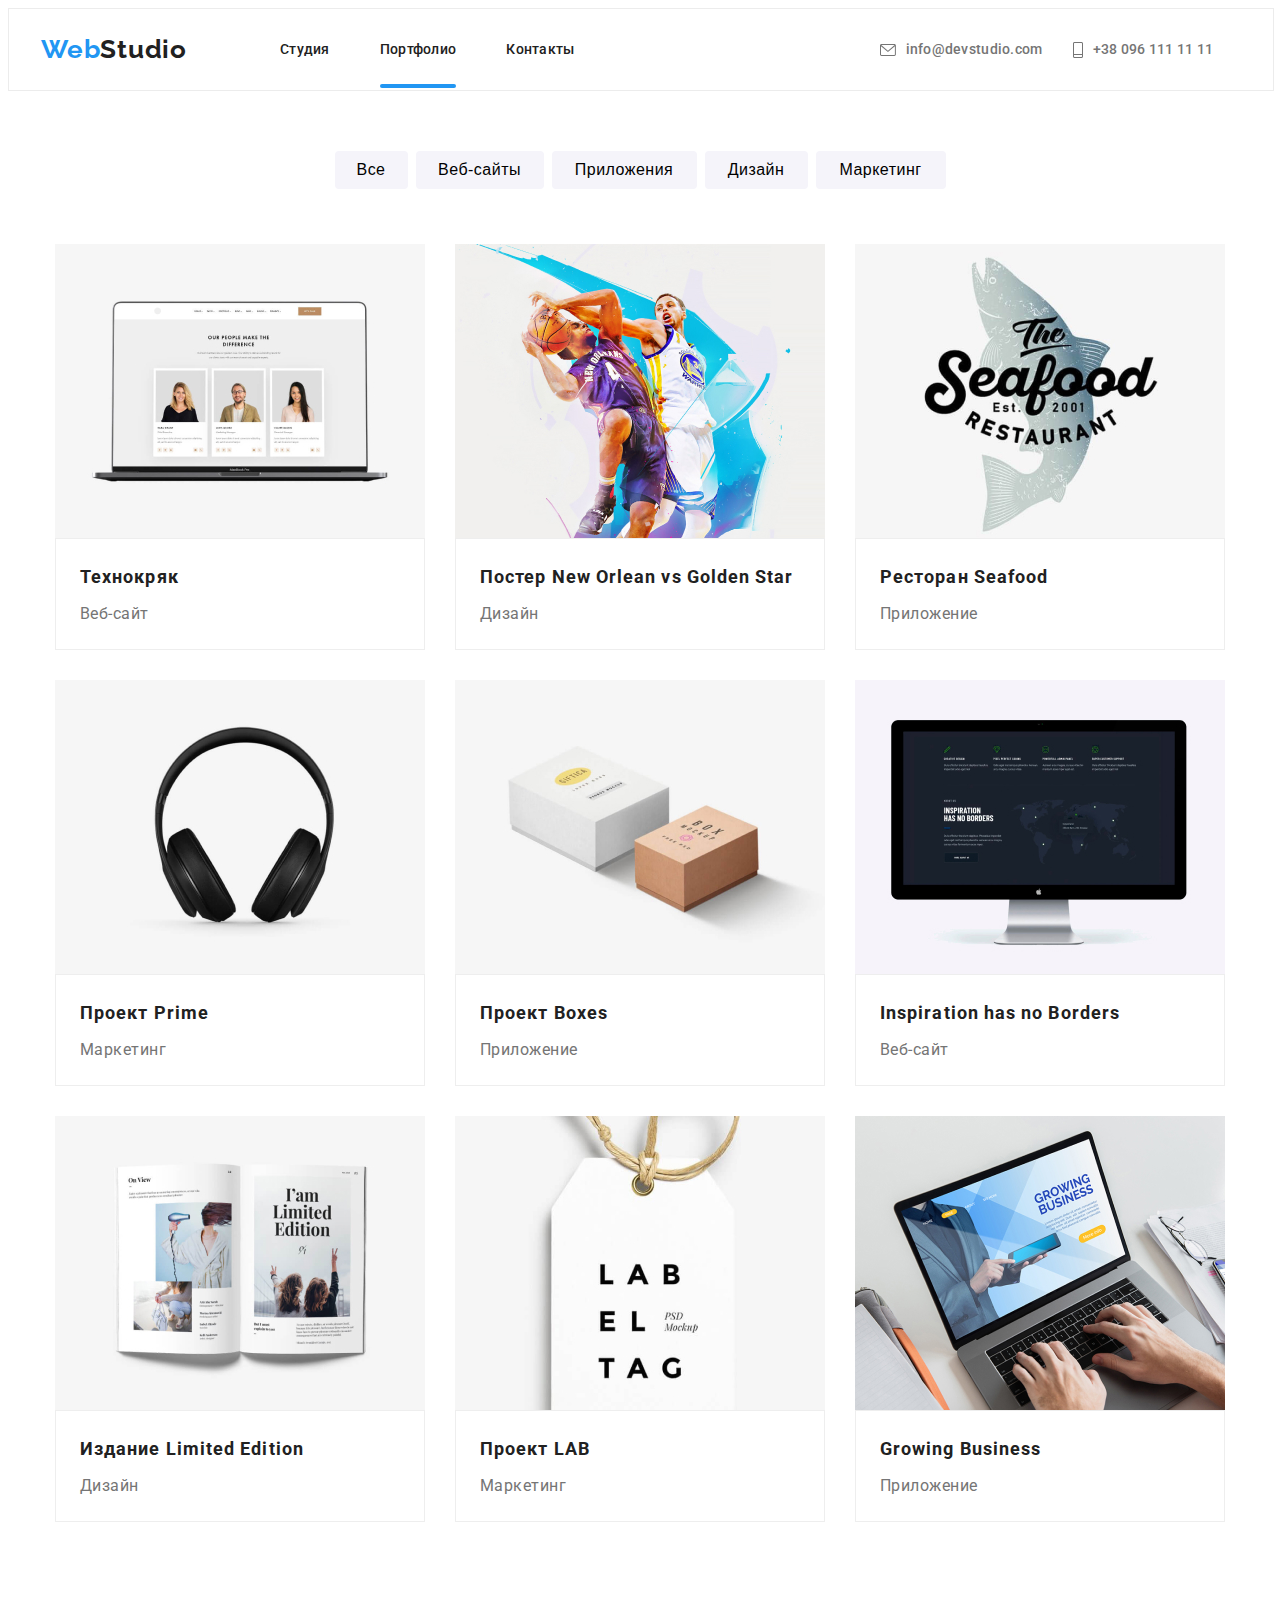
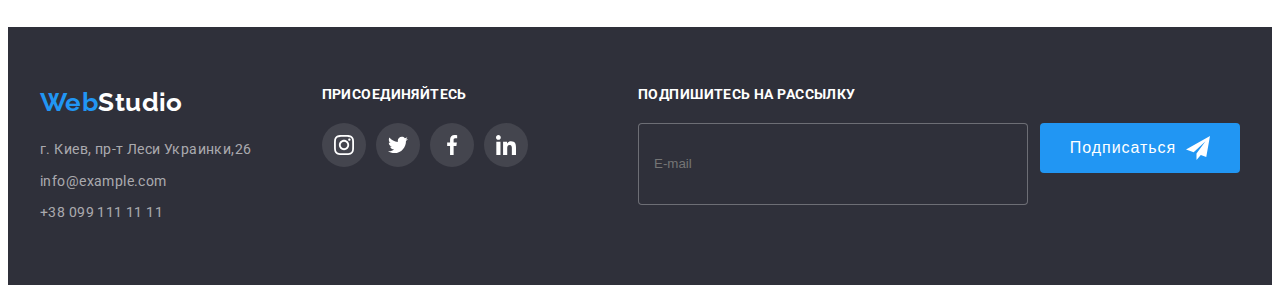
==== commit 3c151987: "HW-08" ====
--- a/portfolio.html
+++ b/portfolio.html
@@ -56,7 +56,7 @@
                     <use href="./images/icons.svg#open_mob"></use>
                 </svg>
             </button>
-            <div class="mob-menu">
+            <div class="mob-menu is-hidden">
                 <div class="mob-menu-top">
                     <button type="button" class="close-mob-menu">
                         <svg class="open-mob-menu__icon" width="24" height="16">
@@ -512,5 +512,6 @@
             </div>
         </div>
     </footer>
+    <script src="./js/menu.js"></script>
 </body>
 </html>